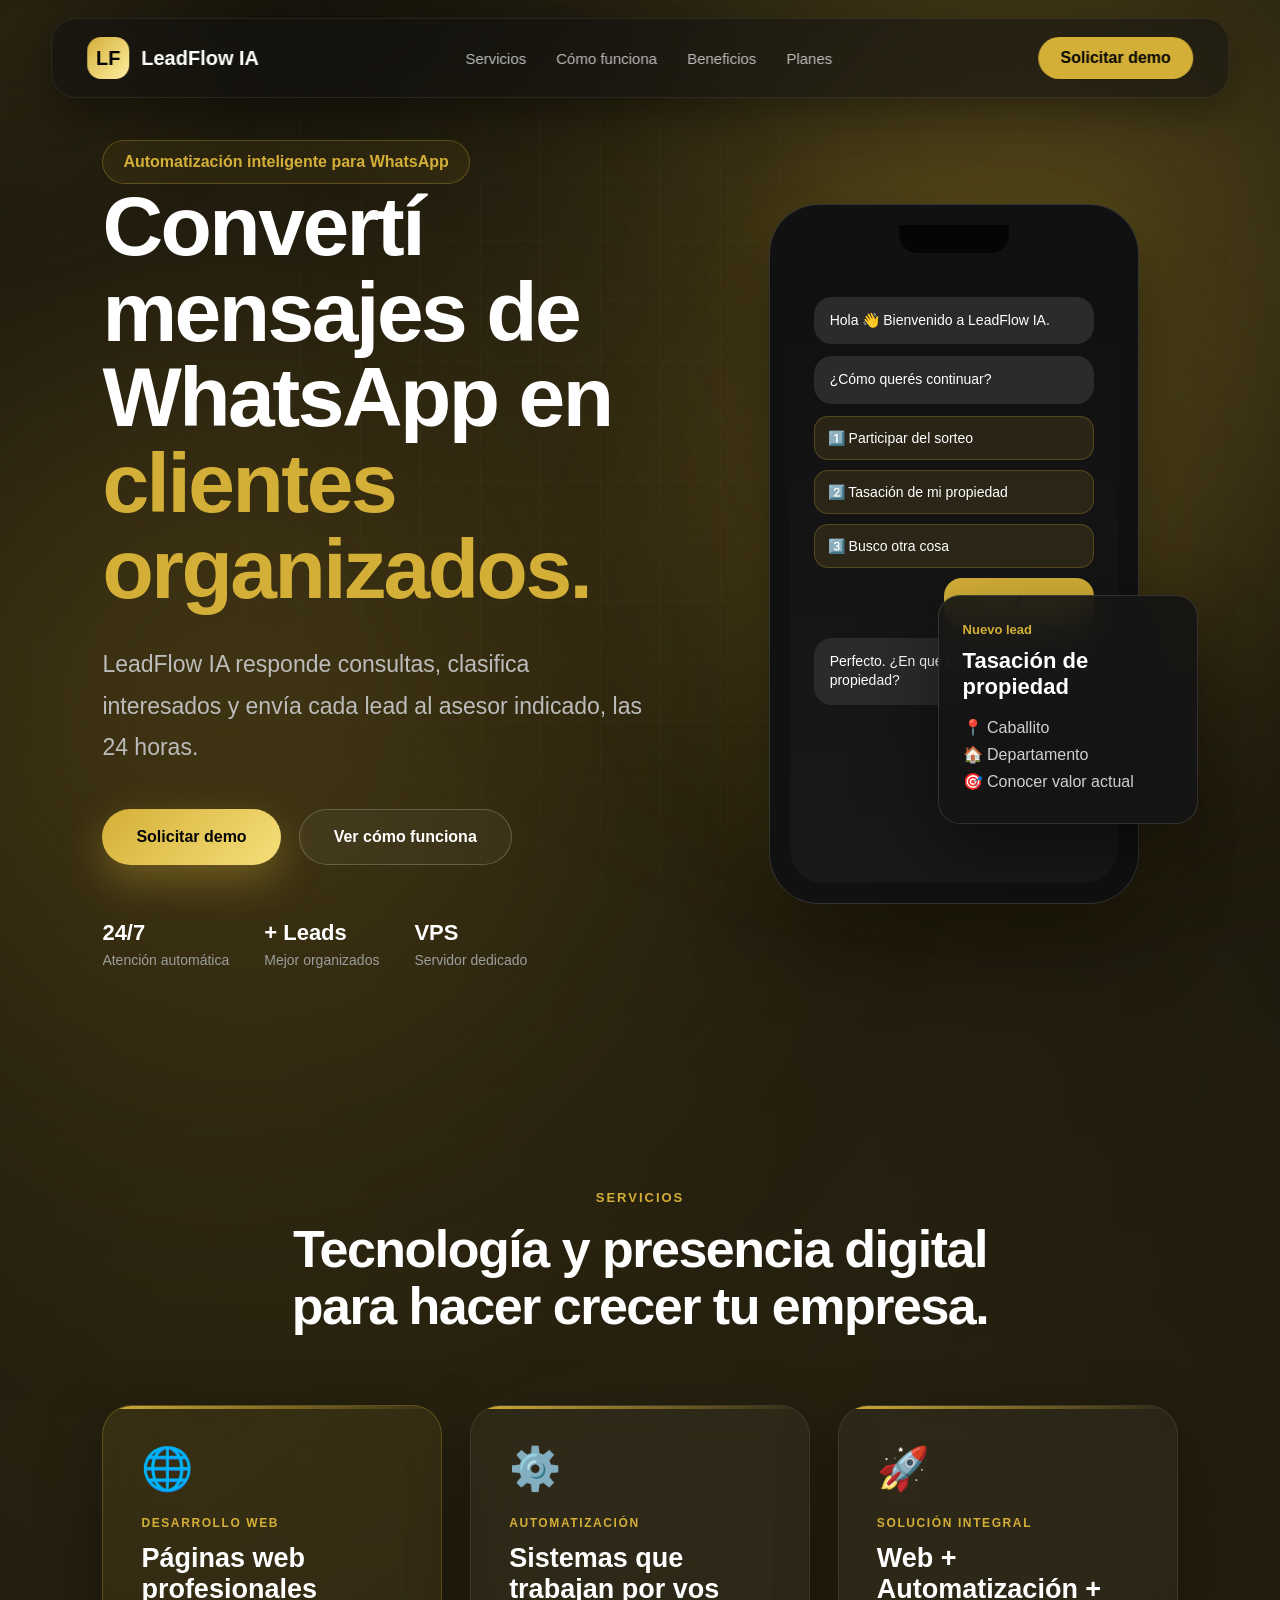
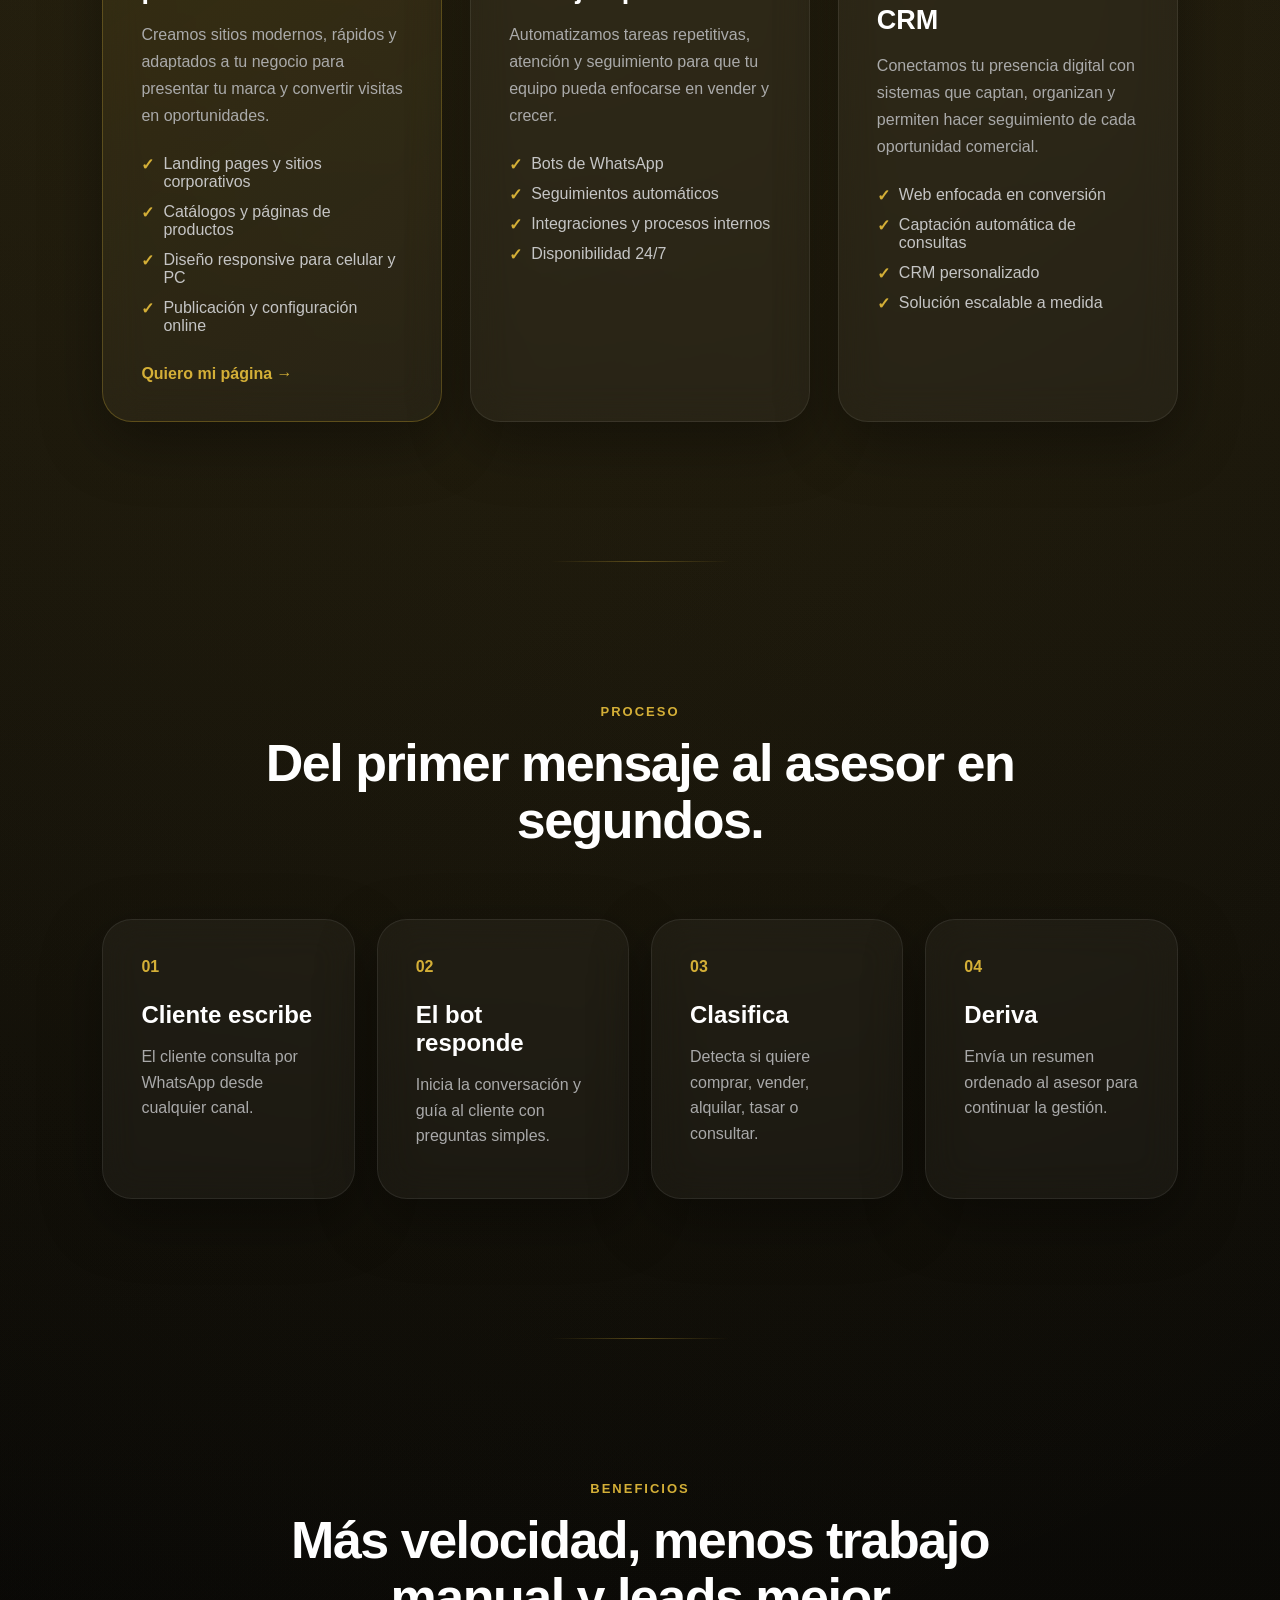
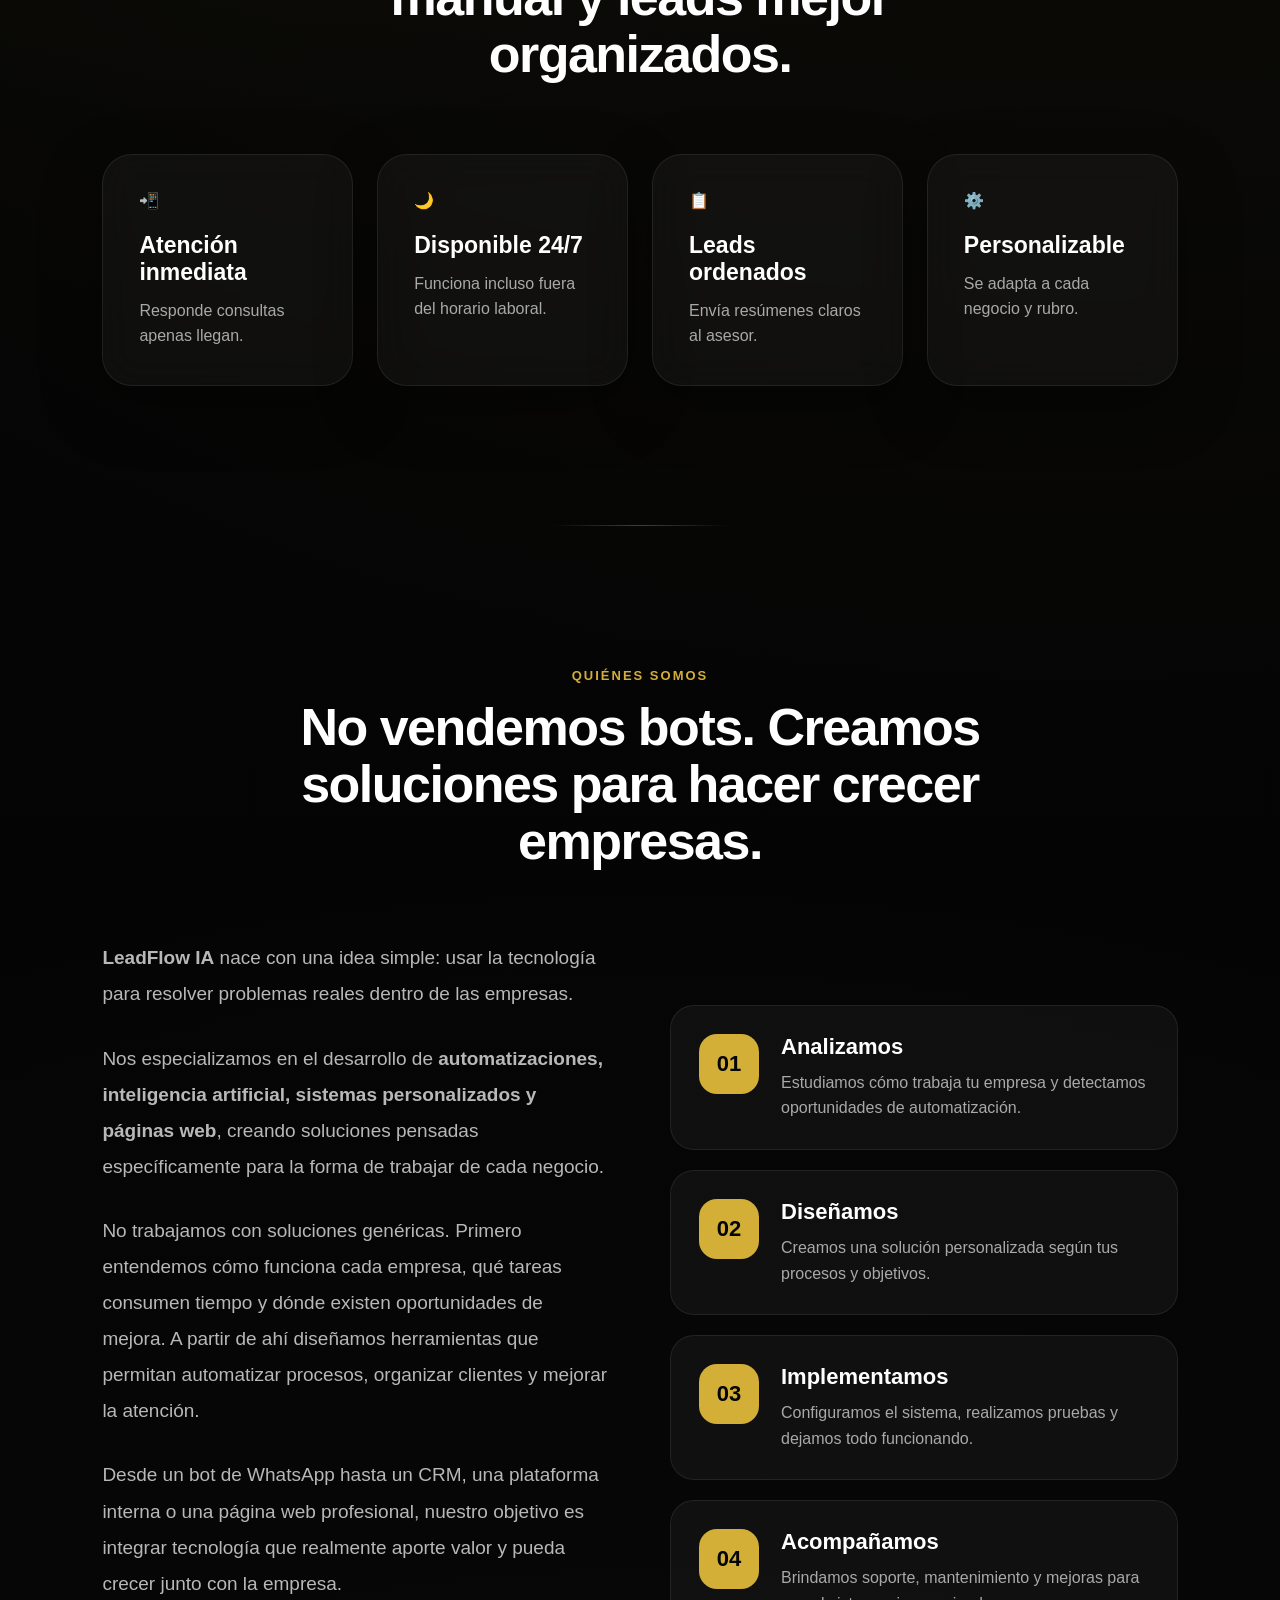
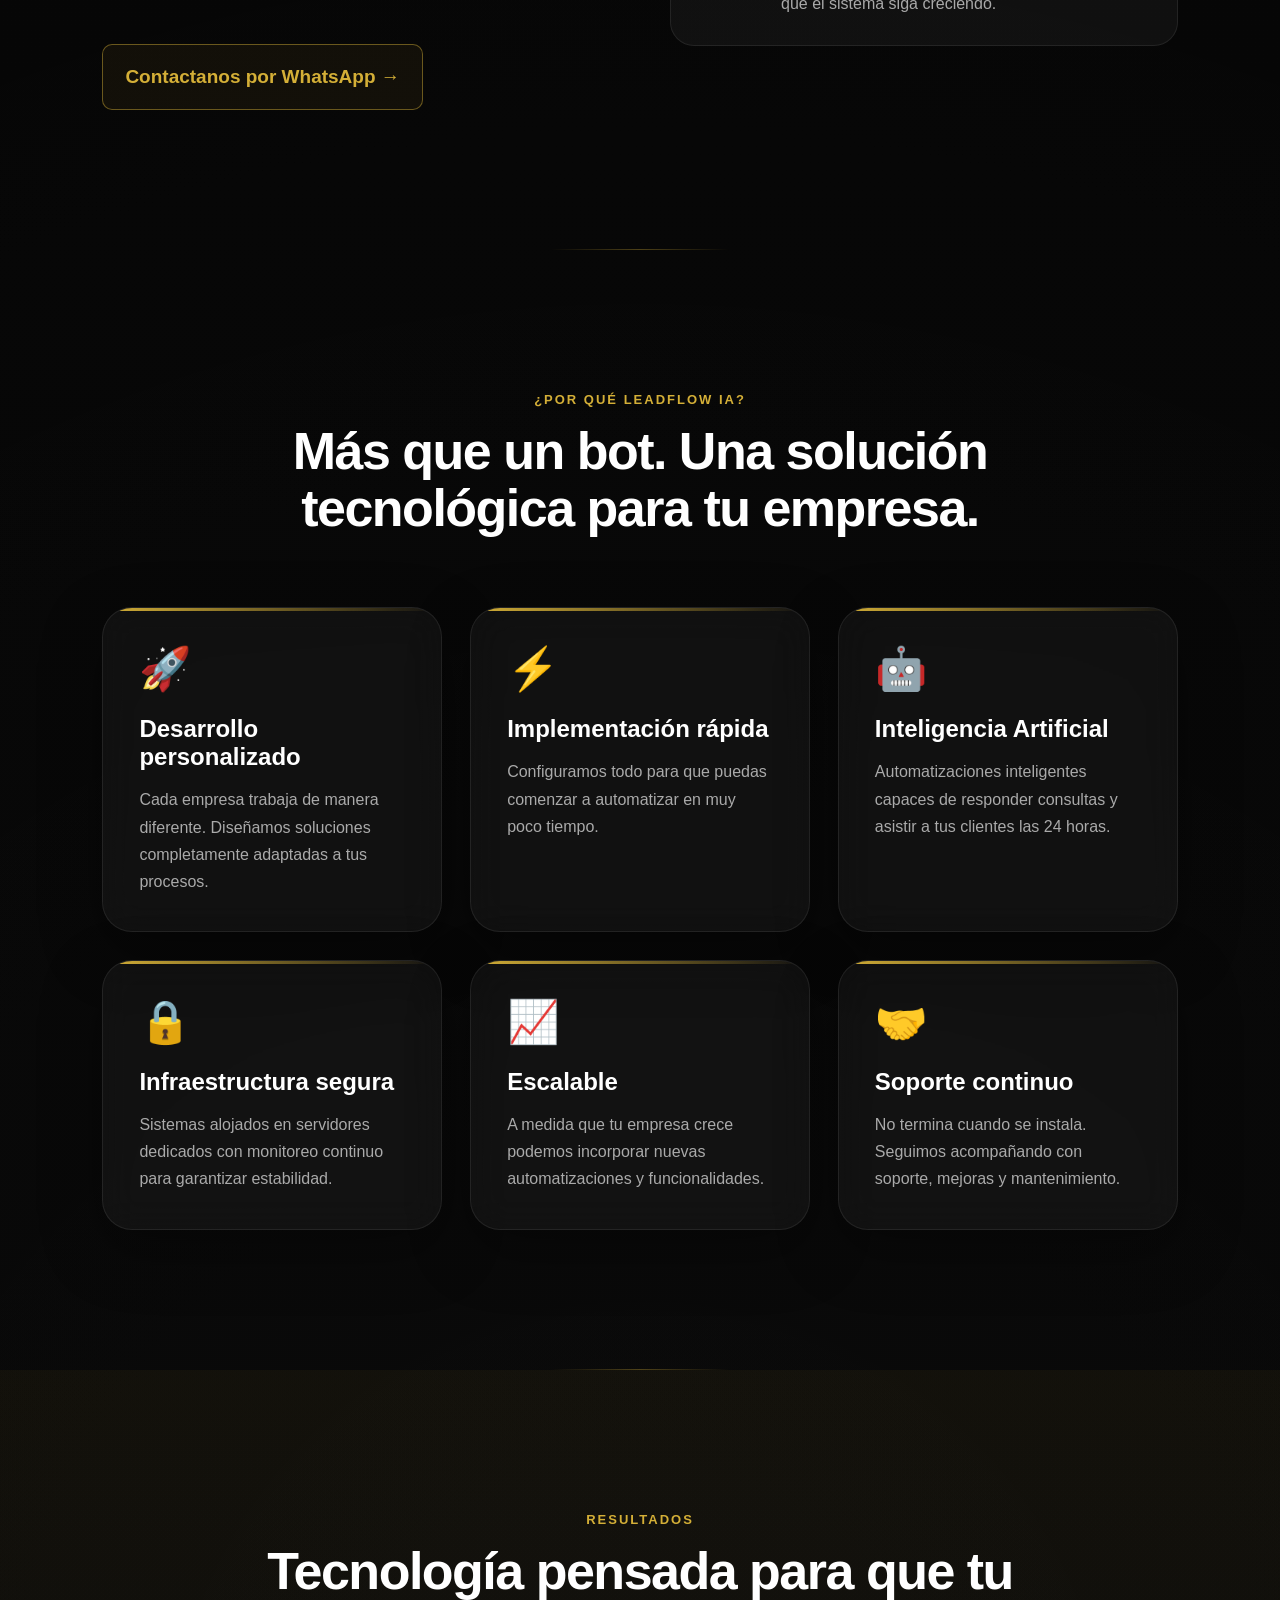
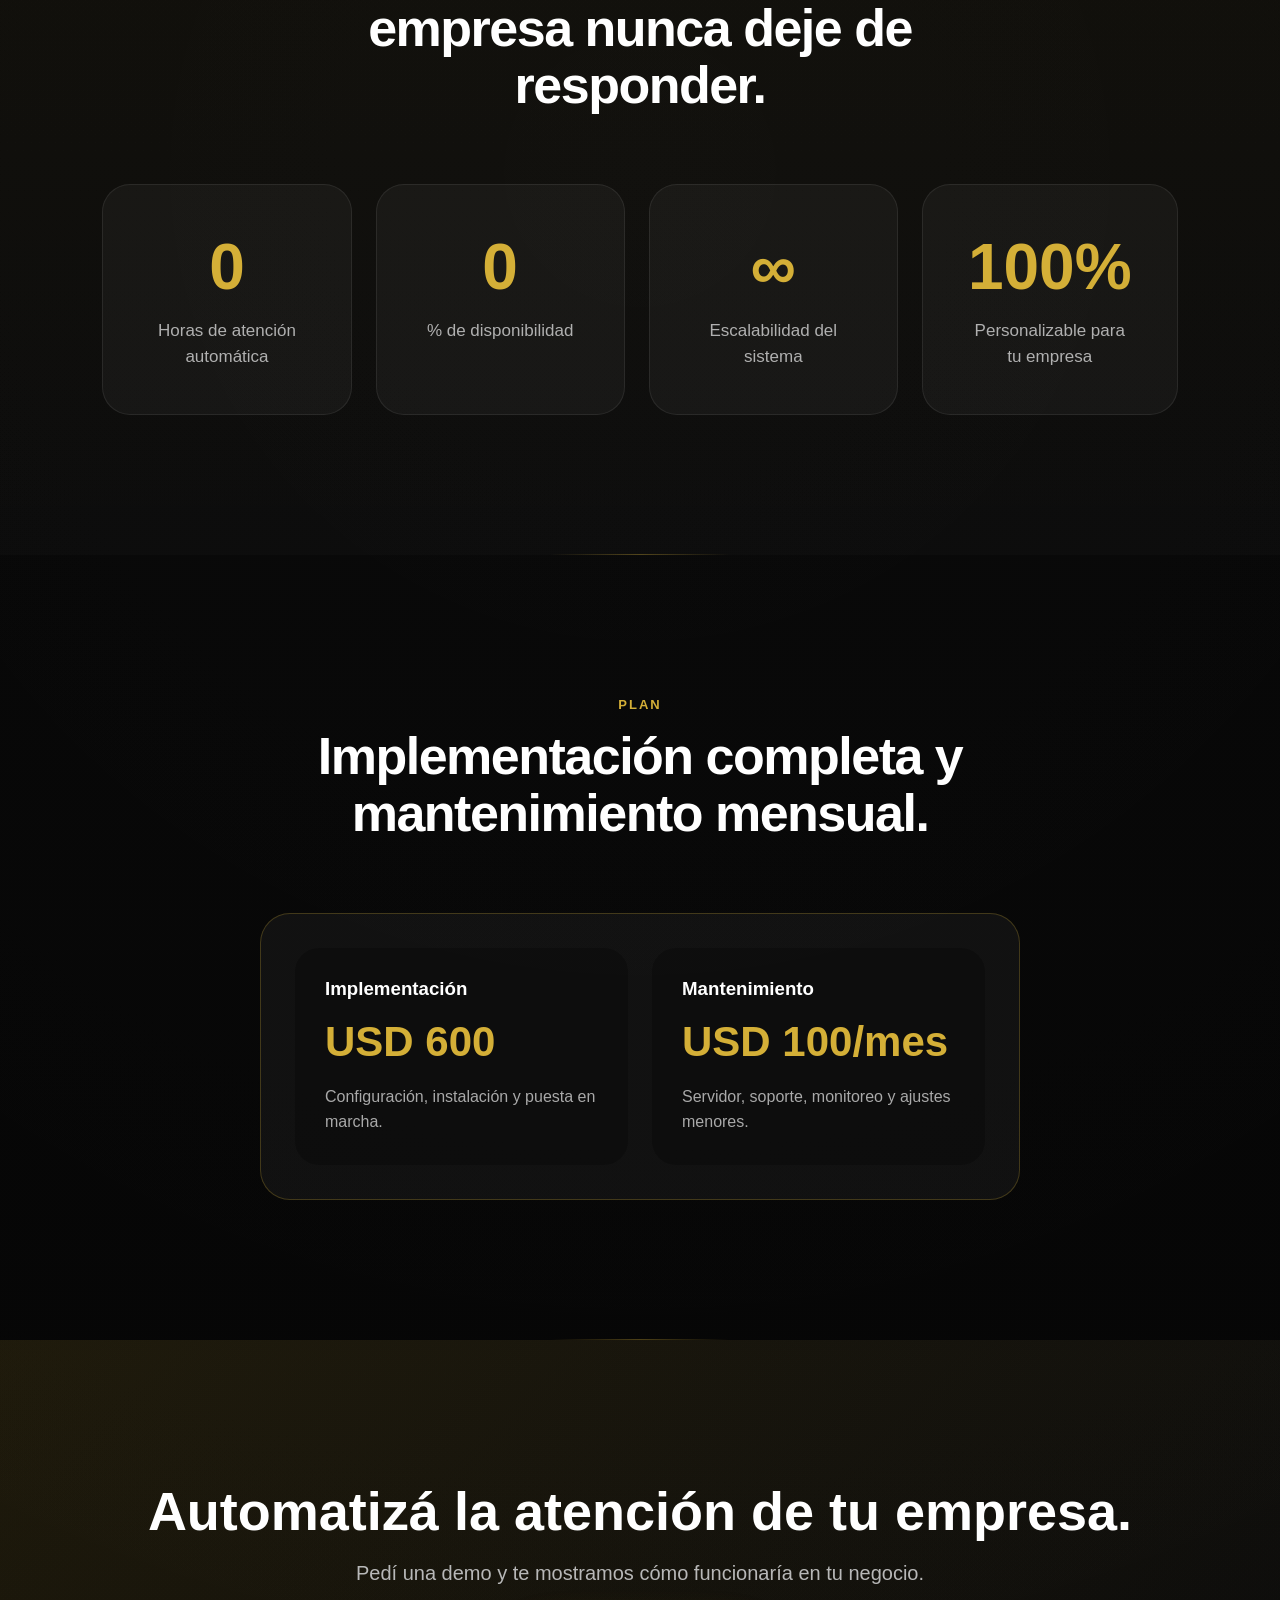
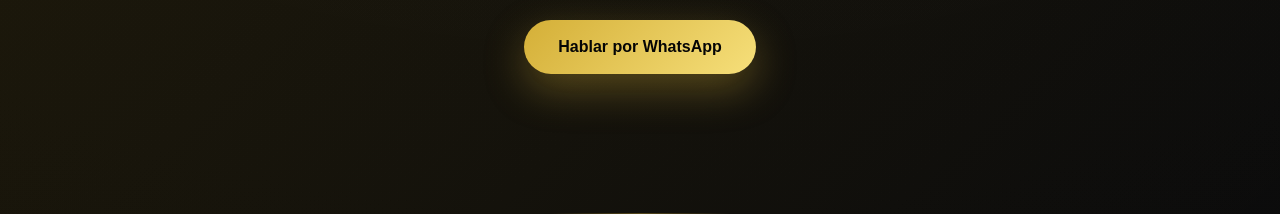
==== index.html @ ca8d24fb "Primera versión LeadFlow IA" ====
<!DOCTYPE html>
<html lang="es">
<head>
  <meta charset="UTF-8" />
  <meta name="viewport" content="width=device-width, initial-scale=1.0" />
  <title>LeadFlow IA | Automatización Inteligente</title>
  <link rel="stylesheet" href="style.css" />
</head>

<body>
  
  <div class="cursor-glow"></div>
  <div class="bg-glow glow-1"></div>
  <div class="bg-glow glow-2"></div>

  <header class="navbar">
    <div class="brand">
      <div class="brand-icon">LF</div>
      <span>LeadFlow IA</span>
    </div>

    <nav>
      <a href="#servicios">Servicios</a>
      <a href="#funciona">Cómo funciona</a>
      <a href="#beneficios">Beneficios</a>
      <a href="#planes">Planes</a>
    </nav>

    <a href="#contacto" class="nav-cta">Solicitar demo</a>
  </header>

  <section class="hero">
    <div class="hero-content">
      <div class="badge">Automatización inteligente para WhatsApp</div>

      <h1>
        Convertí mensajes de WhatsApp en
        <span>clientes organizados.</span>
      </h1>

      <p>
        LeadFlow IA responde consultas, clasifica interesados y envía cada lead al asesor indicado, las 24 horas.
      </p>

      <div class="hero-actions">
        <a href="#contacto" class="btn primary">Solicitar demo</a>
        <a href="#funciona" class="btn secondary">Ver cómo funciona</a>
      </div>

      <div class="trust">
        <div><strong>24/7</strong><span>Atención automática</span></div>
        <div><strong>+ Leads</strong><span>Mejor organizados</span></div>
        <div><strong>VPS</strong><span>Servidor dedicado</span></div>
      </div>
    </div>

    <div class="hero-visual">
      <div class="phone">
        <div class="phone-top"></div>

        <div class="chat-screen">
          <div class="chat bot">Hola 👋 Bienvenido a LeadFlow IA.</div>
          <div class="chat bot">¿Cómo querés continuar?</div>
          <div class="option">1️⃣ Participar del sorteo</div>
          <div class="option">2️⃣ Tasación de mi propiedad</div>
          <div class="option">3️⃣ Busco otra cosa</div>
          <div class="chat user">2</div>
          <div class="chat bot">Perfecto. ¿En qué barrio está tu propiedad?</div>
        </div>
      </div>

      <div class="lead-card">
        <span>Nuevo lead</span>
        <h3>Tasación de propiedad</h3>
        <p>📍 Caballito</p>
        <p>🏠 Departamento</p>
        <p>🎯 Conocer valor actual</p>
      </div>
    </div>
  </section>

  
<section id="servicios" class="section services-section">
  <div class="section-title">
    <span>Servicios</span>
    <h2>Tecnología y presencia digital para hacer crecer tu empresa.</h2>
  </div>

  <div class="services-grid">
    <div class="service-card service-featured">
      <div class="service-icon">🌐</div>
      <span class="service-label">Desarrollo Web</span>
      <h3>Páginas web profesionales</h3>
      <p>Creamos sitios modernos, rápidos y adaptados a tu negocio para presentar tu marca y convertir visitas en oportunidades.</p>
      <ul>
        <li>Landing pages y sitios corporativos</li>
        <li>Catálogos y páginas de productos</li>
        <li>Diseño responsive para celular y PC</li>
        <li>Publicación y configuración online</li>
      </ul>
      <a href="#contacto" class="service-link">Quiero mi página →</a>
    </div>

    <div class="service-card">
      <div class="service-icon">⚙️</div>
      <span class="service-label">Automatización</span>
      <h3>Sistemas que trabajan por vos</h3>
      <p>Automatizamos tareas repetitivas, atención y seguimiento para que tu equipo pueda enfocarse en vender y crecer.</p>
      <ul>
        <li>Bots de WhatsApp</li>
        <li>Seguimientos automáticos</li>
        <li>Integraciones y procesos internos</li>
        <li>Disponibilidad 24/7</li>
      </ul>
    </div>

    <div class="service-card">
      <div class="service-icon">🚀</div>
      <span class="service-label">Solución integral</span>
      <h3>Web + Automatización + CRM</h3>
      <p>Conectamos tu presencia digital con sistemas que captan, organizan y permiten hacer seguimiento de cada oportunidad comercial.</p>
      <ul>
        <li>Web enfocada en conversión</li>
        <li>Captación automática de consultas</li>
        <li>CRM personalizado</li>
        <li>Solución escalable a medida</li>
      </ul>
    </div>
  </div>
</section>

<section id="funciona" class="section">
    <div class="section-title">
      <span>Proceso</span>
      <h2>Del primer mensaje al asesor en segundos.</h2>
    </div>

    <div class="flow">
      <div class="flow-card">
        <span>01</span>
        <h3>Cliente escribe</h3>
        <p>El cliente consulta por WhatsApp desde cualquier canal.</p>
      </div>

      <div class="flow-card">
        <span>02</span>
        <h3>El bot responde</h3>
        <p>Inicia la conversación y guía al cliente con preguntas simples.</p>
      </div>

      <div class="flow-card">
        <span>03</span>
        <h3>Clasifica</h3>
        <p>Detecta si quiere comprar, vender, alquilar, tasar o consultar.</p>
      </div>

      <div class="flow-card">
        <span>04</span>
        <h3>Deriva</h3>
        <p>Envía un resumen ordenado al asesor para continuar la gestión.</p>
      </div>
    </div>
  </section>
<section id="beneficios" class="section">
  <div class="section-title">
    <span>Beneficios</span>
    <h2>Más velocidad, menos trabajo manual y leads mejor organizados.</h2>
  </div>

  <div class="benefit-grid">
    <div class="benefit-card">📲<h3>Atención inmediata</h3><p>Responde consultas apenas llegan.</p></div>
    <div class="benefit-card">🌙<h3>Disponible 24/7</h3><p>Funciona incluso fuera del horario laboral.</p></div>
    <div class="benefit-card">📋<h3>Leads ordenados</h3><p>Envía resúmenes claros al asesor.</p></div>
    <div class="benefit-card">⚙️<h3>Personalizable</h3><p>Se adapta a cada negocio y rubro.</p></div>
  </div>
</section>




<section id="nosotros" class="section about-section">

    <div class="section-title">
        <span>Quiénes somos</span>
        <h2>No vendemos bots. Creamos soluciones para hacer crecer empresas.</h2>
    </div>

    <div class="about-grid">

    <div class="about-text">

        <p>
            <strong>LeadFlow IA</strong> nace con una idea simple: usar la tecnología
            para resolver problemas reales dentro de las empresas.
        </p>

        <p>
            Nos especializamos en el desarrollo de <strong>automatizaciones,
            inteligencia artificial, sistemas personalizados y páginas web</strong>,
            creando soluciones pensadas específicamente para la forma de trabajar
            de cada negocio.
        </p>

        <p>
            No trabajamos con soluciones genéricas. Primero entendemos cómo funciona
            cada empresa, qué tareas consumen tiempo y dónde existen oportunidades
            de mejora. A partir de ahí diseñamos herramientas que permitan
            automatizar procesos, organizar clientes y mejorar la atención.
        </p>

        <p>
            Desde un bot de WhatsApp hasta un CRM, una plataforma interna o una
            página web profesional, nuestro objetivo es integrar tecnología que
            realmente aporte valor y pueda crecer junto con la empresa.
        </p>

        <a
            href="https://wa.me/5491124656297?text=Hola%20LeadFlow%20IA,%20vi%20su%20página%20y%20me%20gustaría%20recibir%20más%20información."
            target="_blank"
            class="about-whatsapp"
        >
            Contactanos por WhatsApp →
        </a>

    </div>

        <div class="about-box">

            <div class="about-item">
                <div class="about-number">01</div>

                <div>
                    <h3>Analizamos</h3>
                    <p>Estudiamos cómo trabaja tu empresa y detectamos oportunidades de automatización.</p>
                </div>

            </div>

            <div class="about-item">

                <div class="about-number">02</div>

                <div>
                    <h3>Diseñamos</h3>
                    <p>Creamos una solución personalizada según tus procesos y objetivos.</p>
                </div>

            </div>

            <div class="about-item">

                <div class="about-number">03</div>

                <div>
                    <h3>Implementamos</h3>
                    <p>Configuramos el sistema, realizamos pruebas y dejamos todo funcionando.</p>
                </div>

            </div>

            <div class="about-item">

                <div class="about-number">04</div>

                <div>
                    <h3>Acompañamos</h3>
                    <p>Brindamos soporte, mantenimiento y mejoras para que el sistema siga creciendo.</p>
                </div>

            </div>

        </div>

    </div>

</section>


<section class="section">

    <div class="section-title">
        <span>¿Por qué LeadFlow IA?</span>
        <h2>Más que un bot. Una solución tecnológica para tu empresa.</h2>
    </div>

    <div class="why-grid">

        <div class="why-card">
            <div class="why-icon">🚀</div>
            <h3>Desarrollo personalizado</h3>
            <p>
                Cada empresa trabaja de manera diferente. Diseñamos soluciones
                completamente adaptadas a tus procesos.
            </p>
        </div>

        <div class="why-card">
            <div class="why-icon">⚡</div>
            <h3>Implementación rápida</h3>
            <p>
                Configuramos todo para que puedas comenzar a automatizar en muy
                poco tiempo.
            </p>
        </div>

        <div class="why-card">
            <div class="why-icon">🤖</div>
            <h3>Inteligencia Artificial</h3>
            <p>
                Automatizaciones inteligentes capaces de responder consultas y
                asistir a tus clientes las 24 horas.
            </p>
        </div>

        <div class="why-card">
            <div class="why-icon">🔒</div>
            <h3>Infraestructura segura</h3>
            <p>
                Sistemas alojados en servidores dedicados con monitoreo continuo
                para garantizar estabilidad.
            </p>
        </div>

        <div class="why-card">
            <div class="why-icon">📈</div>
            <h3>Escalable</h3>
            <p>
                A medida que tu empresa crece podemos incorporar nuevas
                automatizaciones y funcionalidades.
            </p>
        </div>

        <div class="why-card">
            <div class="why-icon">🤝</div>
            <h3>Soporte continuo</h3>
            <p>
                No termina cuando se instala. Seguimos acompañando con soporte,
                mejoras y mantenimiento.
            </p>
        </div>

    </div>

</section>

<section class="section stats-section">

    <div class="section-title">
        <span>Resultados</span>
        <h2>Tecnología pensada para que tu empresa nunca deje de responder.</h2>
    </div>

    <div class="stats-grid">

        <div class="stat-card">
            <h2 class="counter" data-target="24">0</h2>
            <span>Horas de atención automática</span>
        </div>

        <div class="stat-card">
            <h2 class="counter" data-target="99.9">0</h2>
            <span>% de disponibilidad</span>
        </div>

        <div class="stat-card">
            <h2>∞</h2>
            <span>Escalabilidad del sistema</span>
        </div>

        <div class="stat-card">
            <h2>100%</h2>
            <span>Personalizable para tu empresa</span>
        </div>

    </div>

</section>

<section id="planes" class="section pricing-section">
  <div class="section-title">
    <span>Plan</span>
    <h2>Implementación completa y mantenimiento mensual.</h2>
  </div>

  <div class="pricing-card">
    <div>
      <h3>Implementación</h3>
      <p class="price">USD 600</p>
      <span>Configuración, instalación y puesta en marcha.</span>
    </div>

    <div>
      <h3>Mantenimiento</h3>
      <p class="price">USD 100/mes</p>
      <span>Servidor, soporte, monitoreo y ajustes menores.</span>
    </div>
  </div>
</section>

<section id="contacto" class="section cta-section">
  <h2>Automatizá la atención de tu empresa.</h2>
  <p>Pedí una demo y te mostramos cómo funcionaría en tu negocio.</p>
  <a href="https://wa.me/5491124656297" target="_blank" class="btn primary">Hablar por WhatsApp</a>
</section>
</body>
</html>
---- style.css ----
*{
  margin:0;
  padding:0;
  box-sizing:border-box;
  font-family:Inter, Arial, sans-serif;
}

html{
  scroll-behavior:smooth;
}

body{

background:
radial-gradient(circle at 15% 15%, rgba(212,175,55,.12), transparent 30%),
radial-gradient(circle at 85% 20%, rgba(212,175,55,.08), transparent 35%),
radial-gradient(circle at 50% 80%, rgba(255,255,255,.03), transparent 40%),
linear-gradient(180deg,#0a0a0a 0%,#050505 40%,#020202 100%);

color:white;
overflow-x:hidden;
position:relative;

}

.bg-glow{
position:fixed;
width:700px;
height:700px;
border-radius:50%;
filter:blur(170px);
opacity:.35;
animation:glowMove 12s ease-in-out infinite alternate;
pointer-events:none;
z-index:-2;
}

.glow-1{
  background:#d4af37;
  top:-120px;
  right:-100px;
}

.glow-2{
  background:#8b6f1f;
  bottom:-140px;
  left:-120px;
}

.navbar{
position:fixed;
top:18px;
left:50%;
transform:translateX(-50%);
width:92%;
padding:18px 35px;
display:flex;
justify-content:space-between;
align-items:center;
background:rgba(18,18,18,.55);
backdrop-filter:blur(24px);
border:1px solid rgba(255,255,255,.08);
border-radius:25px;
z-index:1000;
transition:.35s;
box-shadow:
0 15px 40px rgba(0,0,0,.35);

}

.navbar.scrolled{
padding:14px 28px;
background:rgba(10,10,10,.82);
border-color:rgba(212,175,55,.18);
box-shadow:
0 25px 60px rgba(0,0,0,.45);
}

.brand{
  display:flex;
  align-items:center;
  gap:12px;
  font-weight:700;
  font-size:20px;
}

.brand-icon{
  width:42px;
  height:42px;
  border-radius:14px;
  background:linear-gradient(135deg,#d4af37,#fff0a3);
  color:#050505;
  display:flex;
  align-items:center;
  justify-content:center;
  font-weight:900;
}

nav{
  display:flex;
  gap:30px;
}

nav a{
  color:#bdbdbd;
  text-decoration:none;
  font-size:15px;
  transition:.3s;
}

nav a:hover{
  color:#d4af37;
}

.nav-cta{
  background:#d4af37;
  color:#050505;
  text-decoration:none;
  padding:12px 22px;
  border-radius:40px;
  font-weight:700;
}

.hero{
  min-height:100vh;
  padding:140px 8% 80px;
  display:grid;
  grid-template-columns:1.1fr .9fr;
  align-items:center;
  gap:80px;
}

.badge{

display:inline-flex;

align-items:center;

gap:10px;

padding:12px 20px;

border-radius:50px;

background:rgba(212,175,55,.08);

border:1px solid rgba(212,175,55,.3);

color:#d4af37;

font-weight:700;

backdrop-filter:blur(12px);

}

.hero h1{
  font-size:84px;
  line-height:0.95;
  letter-spacing:-3px;
  font-weight:900;
  max-width:900px;
 line-height:1.02;
  letter-spacing:-2.5px;
  max-width:850px;
}

.hero h1 span{
  color:#d4af37;
}

.hero-content p{
  margin-top:32px;
  max-width:650px;
  color:#bcbcbc;
  font-size:23px;
  line-height:1.8;
  font-weight:300;
}

.hero-actions{
  display:flex;
  gap:18px;
  margin-top:40px;
  flex-wrap:wrap;
}

.btn{
padding:18px 34px;
border-radius:999px;
font-weight:700;
text-decoration:none;
display:inline-flex;
align-items:center;
justify-content:center;
transition:.35s;
position:relative;
overflow:hidden;
}

.btn:hover{

transform:translateY(-5px);

}

.btn::after{
content:"";
position:absolute;
left:-120%;
top:0;
width:100%;
height:100%;
background:linear-gradient(
90deg,
transparent,
rgba(255,255,255,.35),
transparent
);
transition:.8s;
}

.btn:hover::after{
left:130%;
}

.primary{

background:linear-gradient(
135deg,
#d4af37,
#f6df7a
);

color:#050505;

box-shadow:0 15px 40px rgba(212,175,55,.35);

position:relative;

overflow:hidden;

}

.secondary{
  color:white;
  border:1px solid rgba(255,255,255,.2);
  background:rgba(255,255,255,.04);
}

.trust{
  margin-top:55px;
  display:flex;
  gap:35px;
  flex-wrap:wrap;
}

.trust div{
  display:flex;
  flex-direction:column;
  gap:6px;
}

.trust strong{
  font-size:22px;
  color:white;
}

.trust span{
  color:#9d9d9d;
  font-size:14px;
}

.hero-visual{
  position:relative;
  display:flex;
  justify-content:center;
  align-items:center;
}

.phone{

width:370px;
height:700px;

border-radius:50px;

background:#111;

border:1px solid rgba(255,255,255,.14);

box-shadow:
0 30px 80px rgba(0,0,0,.6),
0 0 80px rgba(212,175,55,.18);

padding:20px;

position:relative;

animation:floatPhone 5s ease-in-out infinite;

}

.phone-top{
  width:110px;
  height:28px;
  background:#050505;
  border-radius:0 0 18px 18px;
  margin:0 auto 20px;
}

.chat-screen{
  height:610px;
  border-radius:34px;
  background:linear-gradient(180deg,#101010,#191919);
  padding:24px;
  overflow:hidden;
}

.chat{
  padding:14px 16px;
  border-radius:18px;
  margin-bottom:12px;
  font-size:14px;
  line-height:1.4;
}

.bot{
  background:#2b2b2b;
  color:white;
}

.user{
  background:#d4af37;
  color:#050505;
  margin-left:130px;
  text-align:center;
  font-weight:800;
}

.option{
  background:rgba(212,175,55,.12);
  border:1px solid rgba(212,175,55,.25);
  padding:13px;
  border-radius:14px;
  margin-bottom:10px;
  font-size:14px;
}

.lead-card{
  position:absolute;
  right:-20px;
  bottom:80px;
  width:260px;
  padding:24px;
  border-radius:22px;
  background:rgba(20,20,20,.9);
  backdrop-filter:blur(20px);
  border:1px solid rgba(255,255,255,.12);
  box-shadow:0 30px 80px rgba(0,0,0,.45);
}

.lead-card span{
  color:#d4af37;
  font-size:13px;
  font-weight:700;
}

.lead-card h3{
  margin:10px 0 18px;
  font-size:22px;
}

.lead-card p{
  color:#d0d0d0;
  margin-bottom:8px;
}

.section{
  padding:120px 8%;
}

.section-title{
  text-align:center;
  max-width:760px;
  margin:0 auto 70px;
}

.section-title span{
  color:#d4af37;
  font-weight:800;
  text-transform:uppercase;
  font-size:13px;
  letter-spacing:2px;
}

.section-title h2{
  margin-top:15px;
  font-size:52px;
  line-height:1.1;
  letter-spacing:-1.5px;
}

.flow{
  display:grid;
  grid-template-columns:repeat(4,1fr);
  gap:22px;
}

.flow-card{

position:relative;

background:rgba(255,255,255,.04);

backdrop-filter:blur(18px);

border:1px solid rgba(255,255,255,.08);

padding:38px;

border-radius:30px;

min-height:280px;

overflow:hidden;

transition:.45s ease;

box-shadow:
0 20px 60px rgba(0,0,0,.35);

}

.flow-card::before{

content:"";

position:absolute;

left:-100%;

top:0;

width:100%;

height:100%;

background:linear-gradient(
120deg,
transparent,
rgba(255,255,255,.08),
transparent
);

transition:1s;

}

.flow-card:hover::before{

left:120%;

}

.flow-card:hover{

transform:
translateY(-14px)
rotateX(4deg)
rotateY(-4deg);

border-color:#d4af37;

box-shadow:
0 30px 80px rgba(212,175,55,.18);

}

.flow-card span{
  color:#d4af37;
  font-weight:900;
}

.flow-card h3{
  margin:25px 0 15px;
  font-size:24px;
}

.flow-card p{
  color:#a9a9a9;
  line-height:1.6;
}

@media(max-width:1000px){
  nav{
    display:none;
  }

  .hero{
    grid-template-columns:1fr;
    text-align:center;
  }

  .hero-content p{
    margin-left:auto;
    margin-right:auto;
  }

  .hero-actions,
  .trust{
    justify-content:center;
  }

  .hero h1{
    font-size:48px;
  }

  .flow{
    grid-template-columns:1fr;
  }

  .lead-card{
    right:0;
  }
}

.benefit-grid{
  display:grid;
  grid-template-columns:repeat(4,1fr);
  gap:24px;
}

.benefit-card{

position:relative;

overflow:hidden;

background:rgba(255,255,255,.04);

backdrop-filter:blur(18px);

border:1px solid rgba(255,255,255,.08);

padding:36px;

border-radius:30px;

transition:.45s;

box-shadow:
0 20px 60px rgba(0,0,0,.35);

}

.benefit-card:hover{

transform:
translateY(-14px)
rotateX(4deg);

border-color:#d4af37;

box-shadow:
0 30px 80px rgba(212,175,55,.18);
}

.benefit-card:hover{
  transform:translateY(-10px);
  border-color:rgba(212,175,55,.45);
}

.benefit-card h3{
  font-size:23px;
  margin:22px 0 12px;
}

.benefit-card p{
  font-size:16px;
  color:#a9a9a9;
  line-height:1.6;
}

.pricing-card{
  max-width:760px;
  margin:auto;
  display:grid;
  grid-template-columns:1fr 1fr;
  gap:24px;
  background:rgba(255,255,255,.045);
  border:1px solid rgba(212,175,55,.25);
  border-radius:30px;
  padding:34px;
}

.pricing-card div{
  padding:30px;
  border-radius:24px;
  background:rgba(0,0,0,.25);
}

.price{
  color:#d4af37;
  font-size:42px;
  font-weight:900;
  margin:18px 0;
}

.pricing-card span{
  color:#a9a9a9;
  line-height:1.6;
}

.cta-section{
  text-align:center;
  background:linear-gradient(135deg,rgba(212,175,55,.12),rgba(255,255,255,.03));
}

.cta-section h2{
  font-size:54px;
  margin-bottom:20px;
}

.cta-section p{
  color:#b8b8b8;
  font-size:20px;
  margin-bottom:35px;
}

@media(max-width:1000px){
  .benefit-grid,
  .pricing-card{
    grid-template-columns:1fr;
  }
}

.about-grid{

display:grid;
grid-template-columns:1fr 1fr;
gap:60px;
align-items:center;

}

.about-text{

font-size:19px;
line-height:1.9;
color:#b8b8b8;

}

.about-text p{

margin-bottom:28px;

}

.about-box{

display:flex;
flex-direction:column;
gap:20px;

}

.about-item{

display:flex;
gap:22px;
padding:28px;
border-radius:24px;
background:rgba(255,255,255,.045);
border:1px solid rgba(255,255,255,.08);
transition:.35s;

}

.about-item:hover{

transform:translateY(-8px);
border-color:rgba(212,175,55,.45);

}

.about-number{

min-width:60px;
height:60px;
border-radius:18px;
display:flex;
align-items:center;
justify-content:center;
background:#d4af37;
color:#050505;
font-weight:900;
font-size:22px;

}

.about-item h3{

margin-bottom:10px;
font-size:22px;

}

.about-item p{

color:#a9a9a9;
line-height:1.6;

}

@media(max-width:1000px){

.about-grid{

grid-template-columns:1fr;

}

}

/* WHY SECTION */

.why-grid{

display:grid;
grid-template-columns:repeat(3,1fr);
gap:28px;

}

.why-card{

position:relative;

overflow:hidden;

background:rgba(255,255,255,.04);

backdrop-filter:blur(18px);

border:1px solid rgba(255,255,255,.08);

padding:36px;

border-radius:30px;

transition:.45s;

box-shadow:
0 20px 60px rgba(0,0,0,.35);

}

.why-card::before{

content:"";
position:absolute;
top:0;
left:0;
width:100%;
height:3px;
background:linear-gradient(90deg,#d4af37,transparent);

}

.why-card:hover{

transform:
translateY(-14px)
rotateY(-4deg);

border-color:#d4af37;

box-shadow:
0 30px 80px rgba(212,175,55,.18);

}

.why-icon{

font-size:42px;
margin-bottom:22px;

}

.why-card h3{

font-size:24px;
margin-bottom:15px;

}

.why-card p{

color:#aaaaaa;
line-height:1.7;
font-size:16px;

}

@media(max-width:1000px){

.why-grid{

grid-template-columns:1fr;

}

}

/* STATS */

.stats-section{

background:linear-gradient(
180deg,
rgba(212,175,55,.05),
rgba(255,255,255,.02)
);

}

.stats-grid{

display:grid;
grid-template-columns:repeat(4,1fr);
gap:24px;

}

.stat-card{

padding:45px;
border-radius:28px;
text-align:center;
background:rgba(255,255,255,.04);
border:1px solid rgba(255,255,255,.08);
transition:.35s;

}

.stat-card:hover{

transform:translateY(-10px);
border-color:rgba(212,175,55,.45);

}

.stat-card h2{

font-size:64px;
color:#d4af37;
margin-bottom:14px;

}

.stat-card span{

color:#b0b0b0;
font-size:17px;
line-height:1.5;

}

@media(max-width:1000px){

.stats-grid{

grid-template-columns:1fr 1fr;

}

}

@media(max-width:650px){

.stats-grid{

grid-template-columns:1fr;

}

}

.hero-visual::before{

content:"";

position:absolute;

width:650px;

height:650px;

background:radial-gradient(circle,
rgba(212,175,55,.22),
transparent 70%);

filter:blur(70px);

z-index:-2;

animation:pulseGlow 5s ease-in-out infinite;

}

@keyframes floatPhone{

0%{

transform:translateY(0px);

}

50%{

transform:translateY(-15px);

}

100%{

transform:translateY(0px);

}

}

@keyframes pulseGlow{

0%{

opacity:.4;

transform:scale(1);

}

50%{

opacity:.8;

transform:scale(1.08);

}

100%{

opacity:.4;

transform:scale(1);

}

}

.primary::before{

content:"";

position:absolute;

top:0;

left:-120%;

width:100%;

height:100%;

background:linear-gradient(
90deg,
transparent,
rgba(255,255,255,.45),
transparent
);

transition:.7s;

}

.primary:hover::before{

left:120%;

}

.hidden{

opacity:0;

transform:
translateY(60px);

transition:
opacity .9s ease,
transform .9s ease;

}

.show{

opacity:1;

transform:none;

}

/* ===========================
   CURSOR GLOW
=========================== */

.cursor-glow{

position:fixed;

width:520px;
height:520px;

border-radius:50%;

pointer-events:none;

background:radial-gradient(
circle,
rgba(212,175,55,.16),
rgba(212,175,55,.08),
transparent 70%
);

filter:blur(60px);

transform:translate(-50%,-50%);

z-index:-1;

transition:
transform .08s linear,
opacity .4s;

opacity:.8;

}

body::before{

content:"";

position:fixed;

inset:0;

background-image:

linear-gradient(rgba(255,255,255,.025) 1px, transparent 1px),

linear-gradient(90deg, rgba(255,255,255,.025) 1px, transparent 1px);

background-size:60px 60px;

mask-image:radial-gradient(circle,#fff 35%,transparent 95%);
-webkit-mask-image:radial-gradient(circle,#fff 35%,transparent 95%);

pointer-events:none;

z-index:-3;

}

@keyframes glowMove{
0%{
transform:
translate(0,0)
scale(1);
}
100%{
transform:
translate(40px,-30px)
scale(1.2);
}
}

.section{
position:relative;
padding:140px 8%;
}
.section::after{
content:"";
position:absolute;
bottom:0;
left:50%;
transform:translateX(-50%);
width:180px;
height:1px;
background:linear-gradient(
90deg,
transparent,
rgba(212,175,55,.35),
transparent
);
}

body::after{
content:"";
position:fixed;
inset:0;
background-image:url("https://www.transparenttextures.com/patterns/noise.png");
opacity:.025;
pointer-events:none;
z-index:-1;
}

/* ===========================
   SERVICES
=========================== */
.services-grid{
  display:grid;
  grid-template-columns:repeat(3,1fr);
  gap:28px;
}

.service-card{
  position:relative;
  overflow:hidden;
  padding:38px;
  border-radius:30px;
  background:rgba(255,255,255,.04);
  backdrop-filter:blur(18px);
  border:1px solid rgba(255,255,255,.08);
  box-shadow:0 20px 60px rgba(0,0,0,.35);
  transition:.45s ease;
}

.service-card::before{
  content:"";
  position:absolute;
  top:0; left:0;
  width:100%; height:3px;
  background:linear-gradient(90deg,#d4af37,transparent);
}

.service-card:hover{
  transform:translateY(-12px);
  border-color:rgba(212,175,55,.55);
  box-shadow:0 30px 80px rgba(212,175,55,.16);
}

.service-featured{
  background:linear-gradient(145deg,rgba(212,175,55,.10),rgba(255,255,255,.035));
  border-color:rgba(212,175,55,.28);
}

.service-icon{font-size:42px;margin-bottom:20px;}
.service-label{color:#d4af37;font-size:12px;font-weight:800;letter-spacing:1.6px;text-transform:uppercase;}
.service-card h3{font-size:27px;margin:12px 0 16px;}
.service-card p{color:#aaa;line-height:1.7;font-size:16px;}
.service-card ul{list-style:none;margin:25px 0 0;padding:0;}
.service-card li{color:#c5c5c5;margin:12px 0;padding-left:22px;position:relative;}
.service-card li::before{content:"✓";position:absolute;left:0;color:#d4af37;font-weight:900;}
.service-link{display:inline-block;margin-top:18px;color:#d4af37;text-decoration:none;font-weight:800;transition:.3s;}
.service-link:hover{transform:translateX(5px);}

@media(max-width:1000px){.services-grid{grid-template-columns:1fr;}}

.about-whatsapp{
    display: inline-flex;
    align-items: center;
    margin-top: 14px;
    padding: 14px 22px;

    border: 1px solid rgba(212,175,55,.45);
    border-radius: 10px;

    color: #d4af37;
    text-decoration: none;
    font-weight: 600;

    background: rgba(212,175,55,.06);

    transition: all .3s ease;
}

.about-whatsapp:hover{
    background: #d4af37;
    color: #080808;

    transform: translateY(-2px);

    box-shadow:
        0 10px 30px rgba(212,175,55,.20);
}
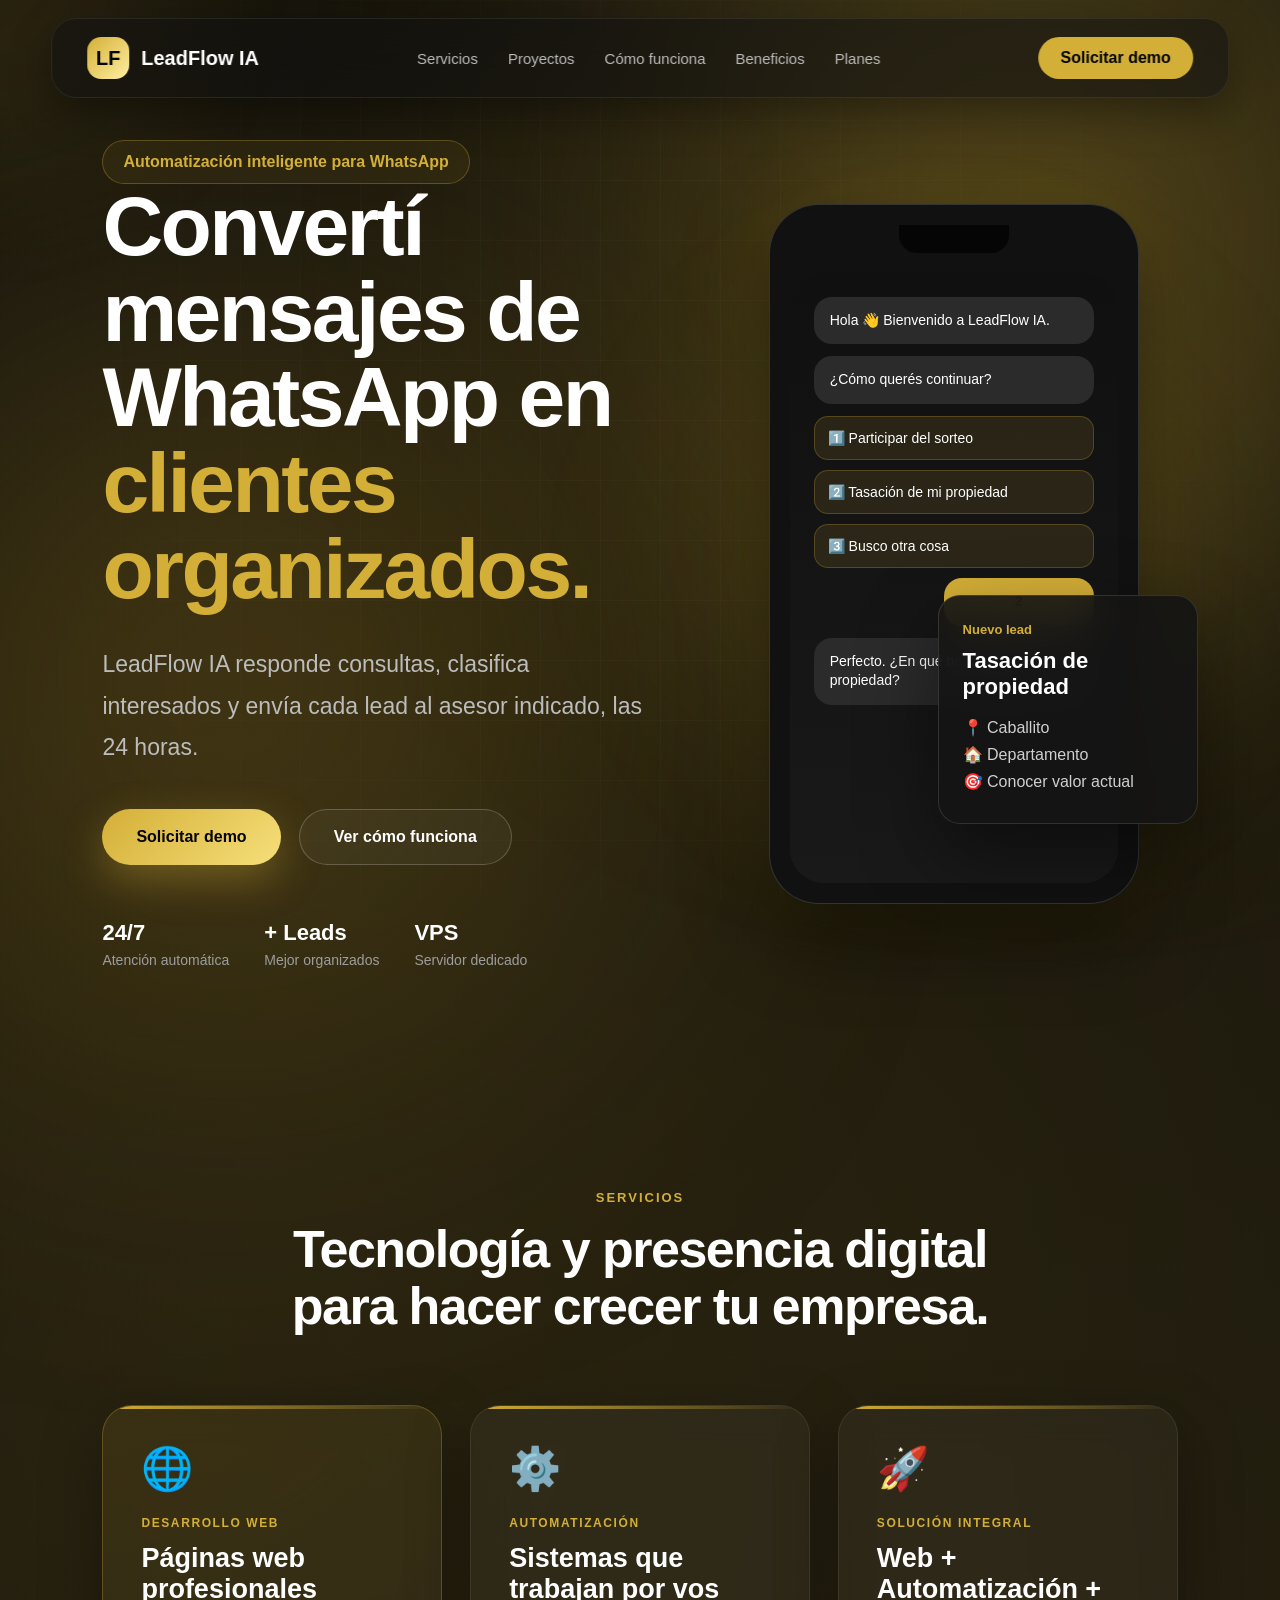
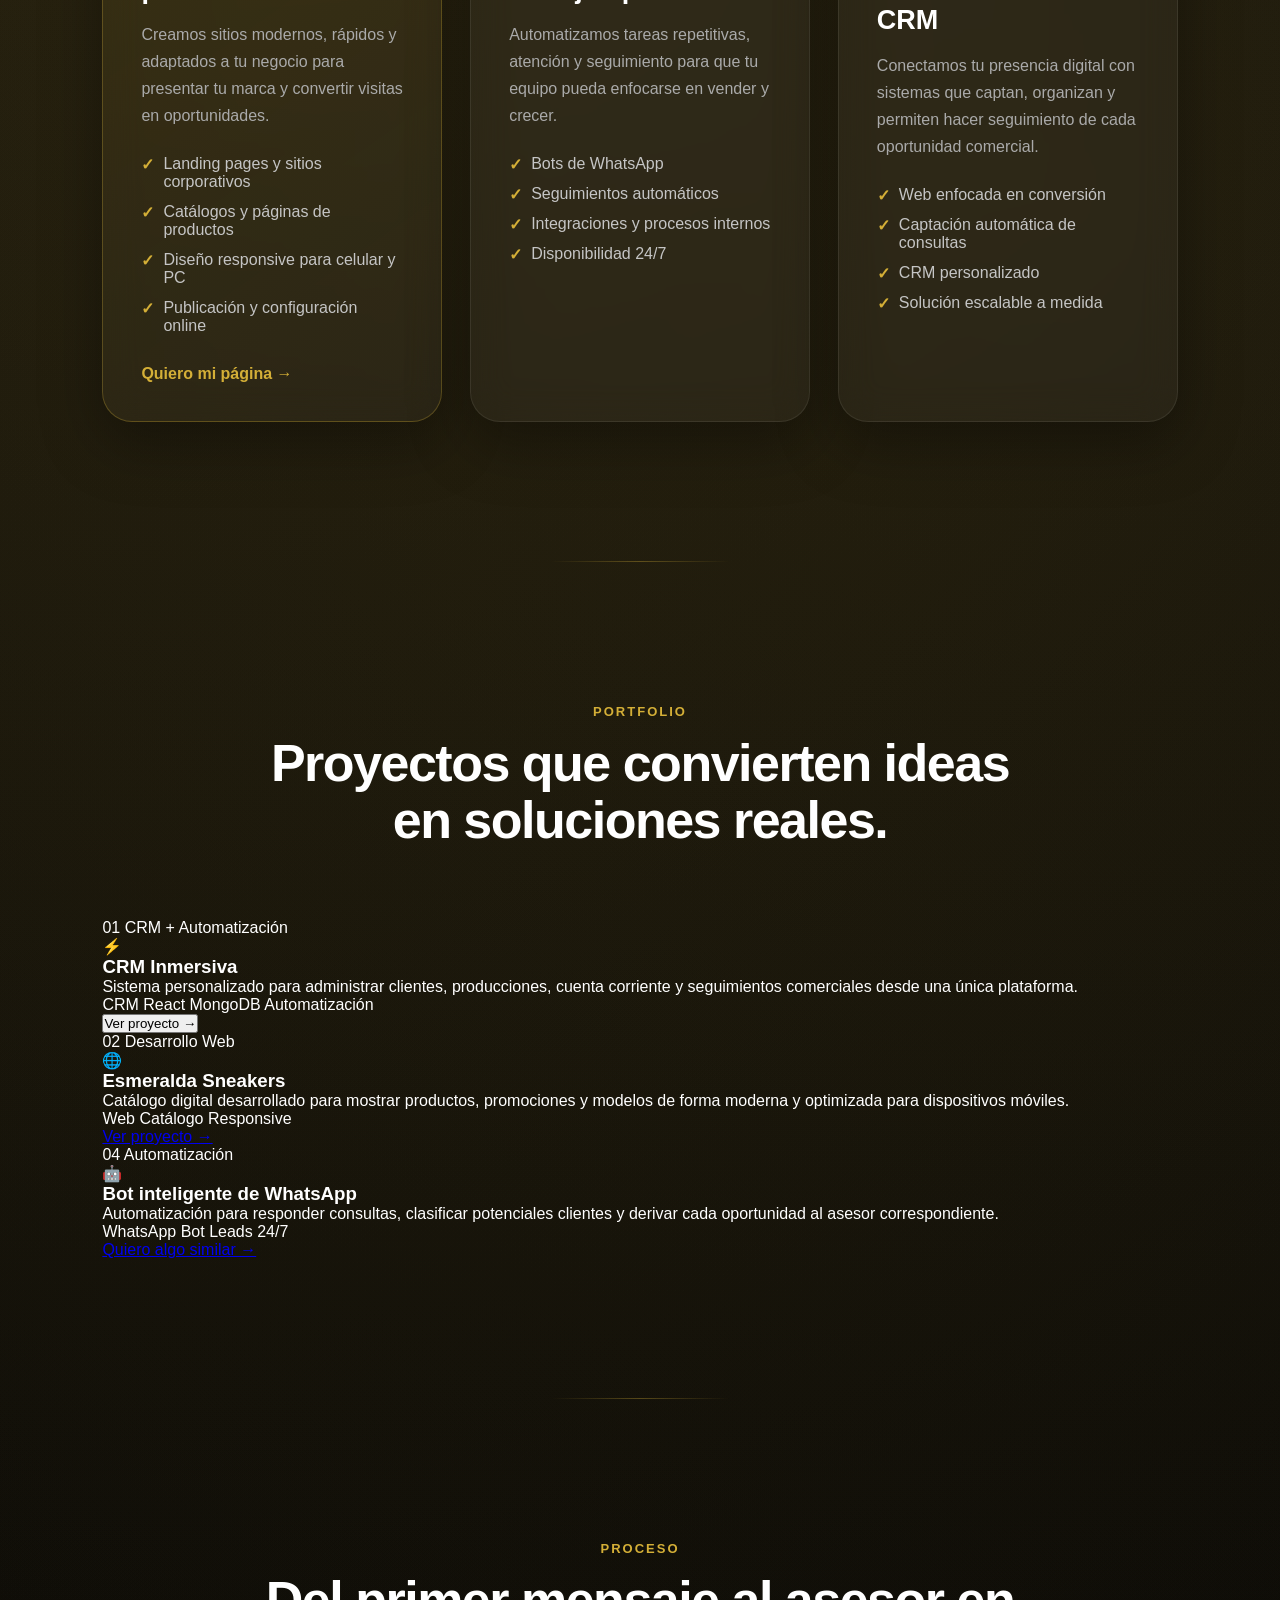
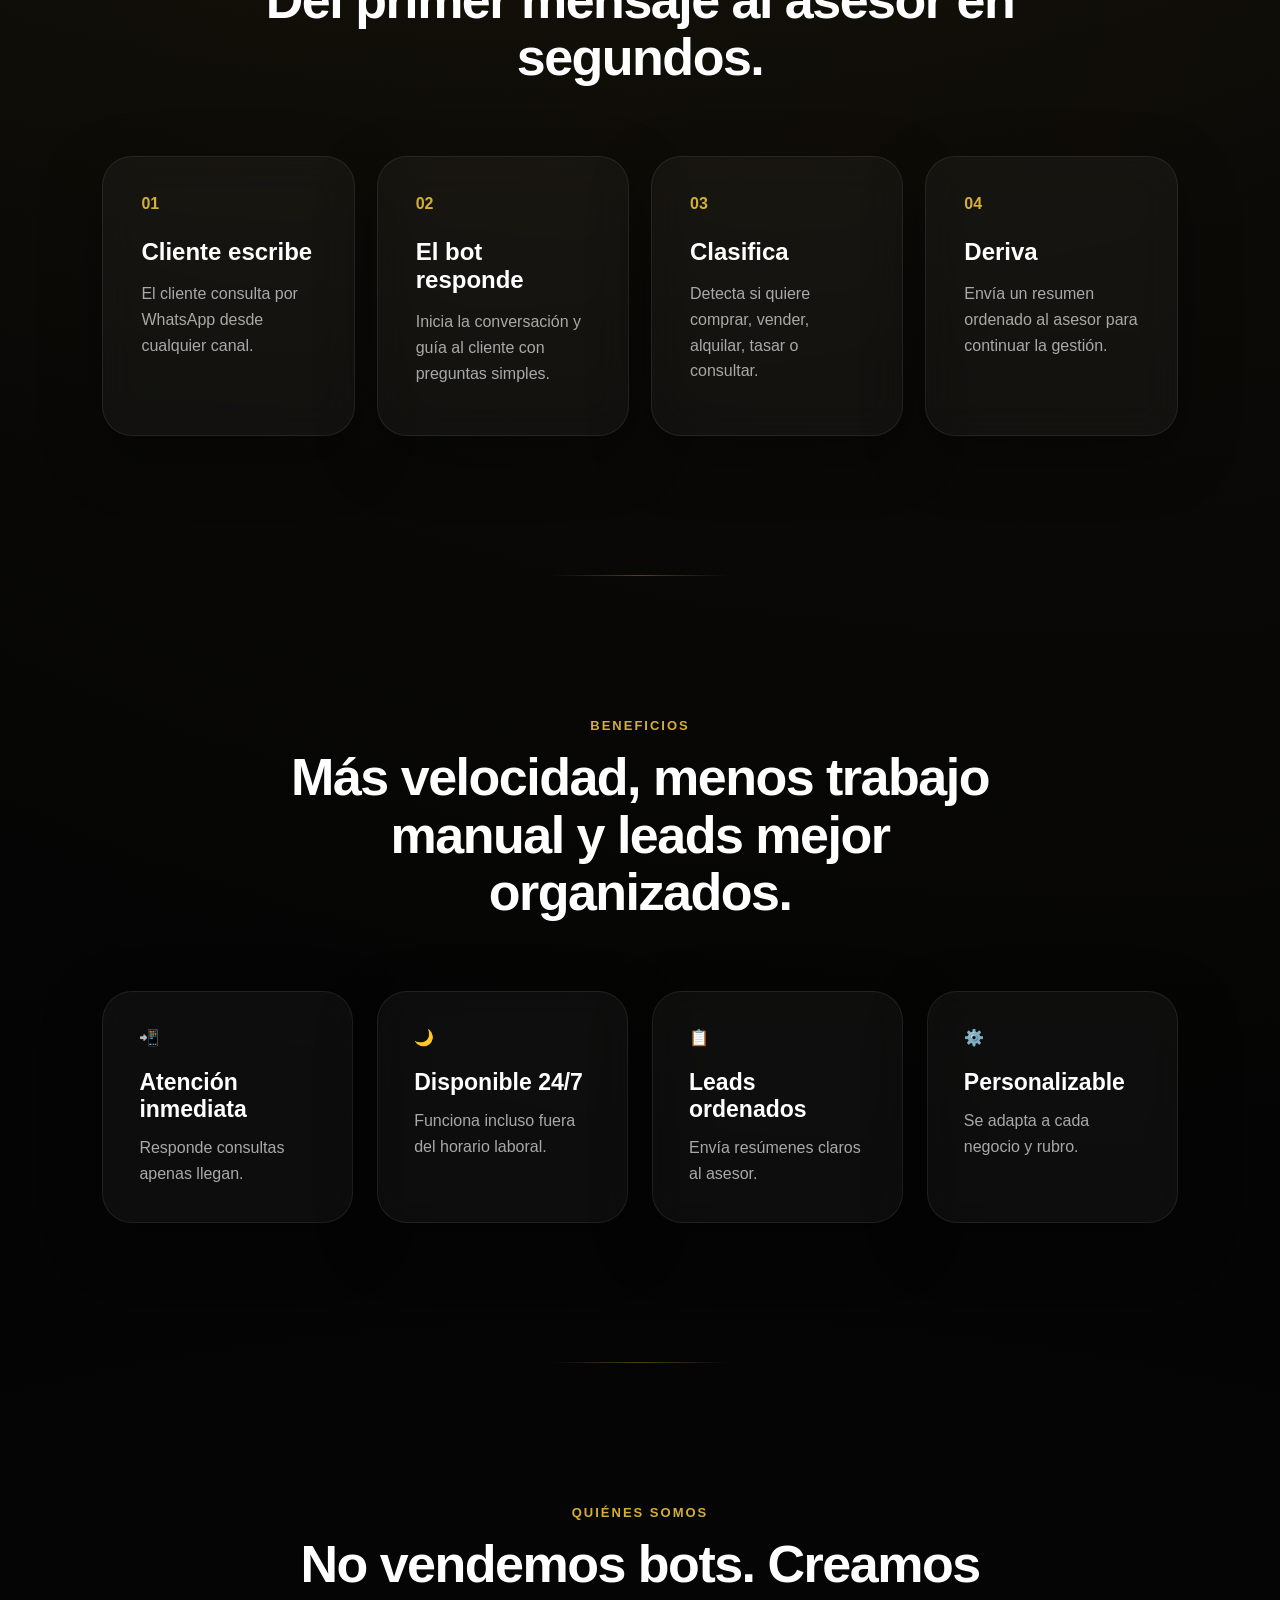
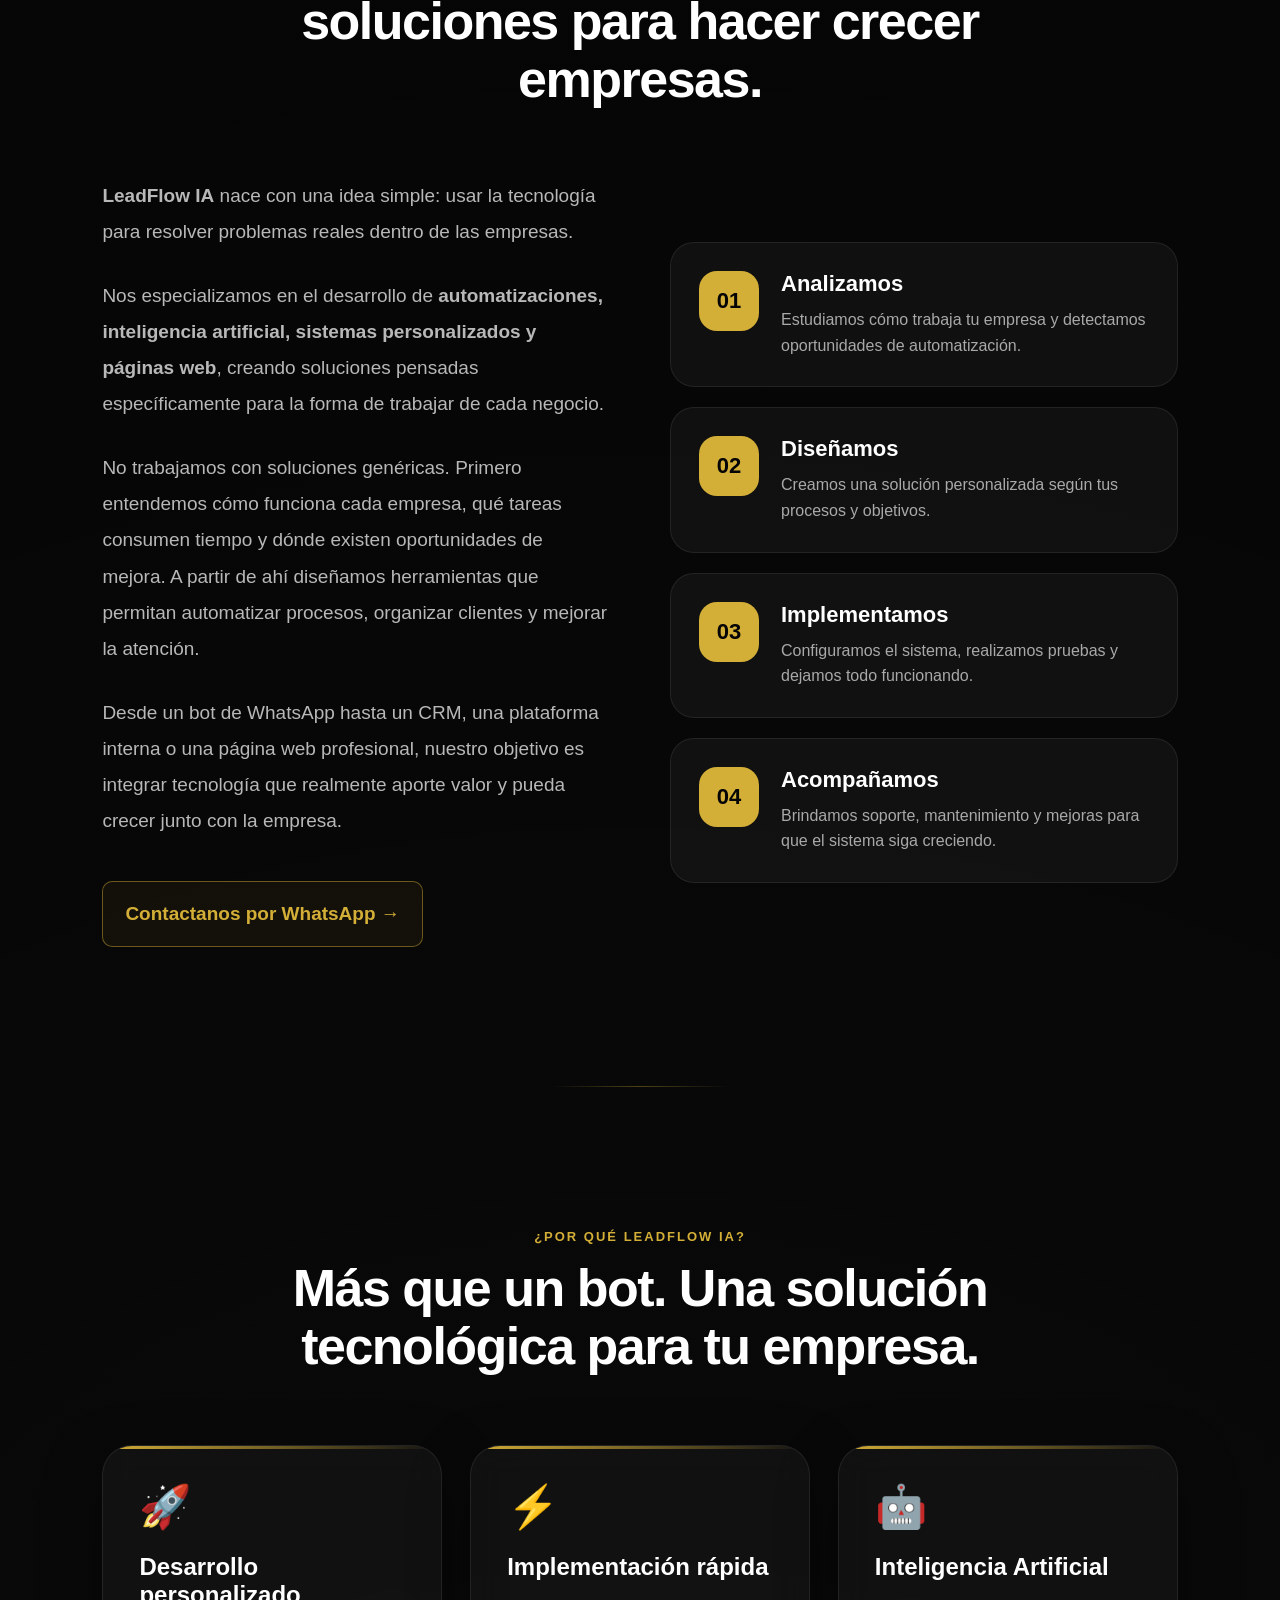
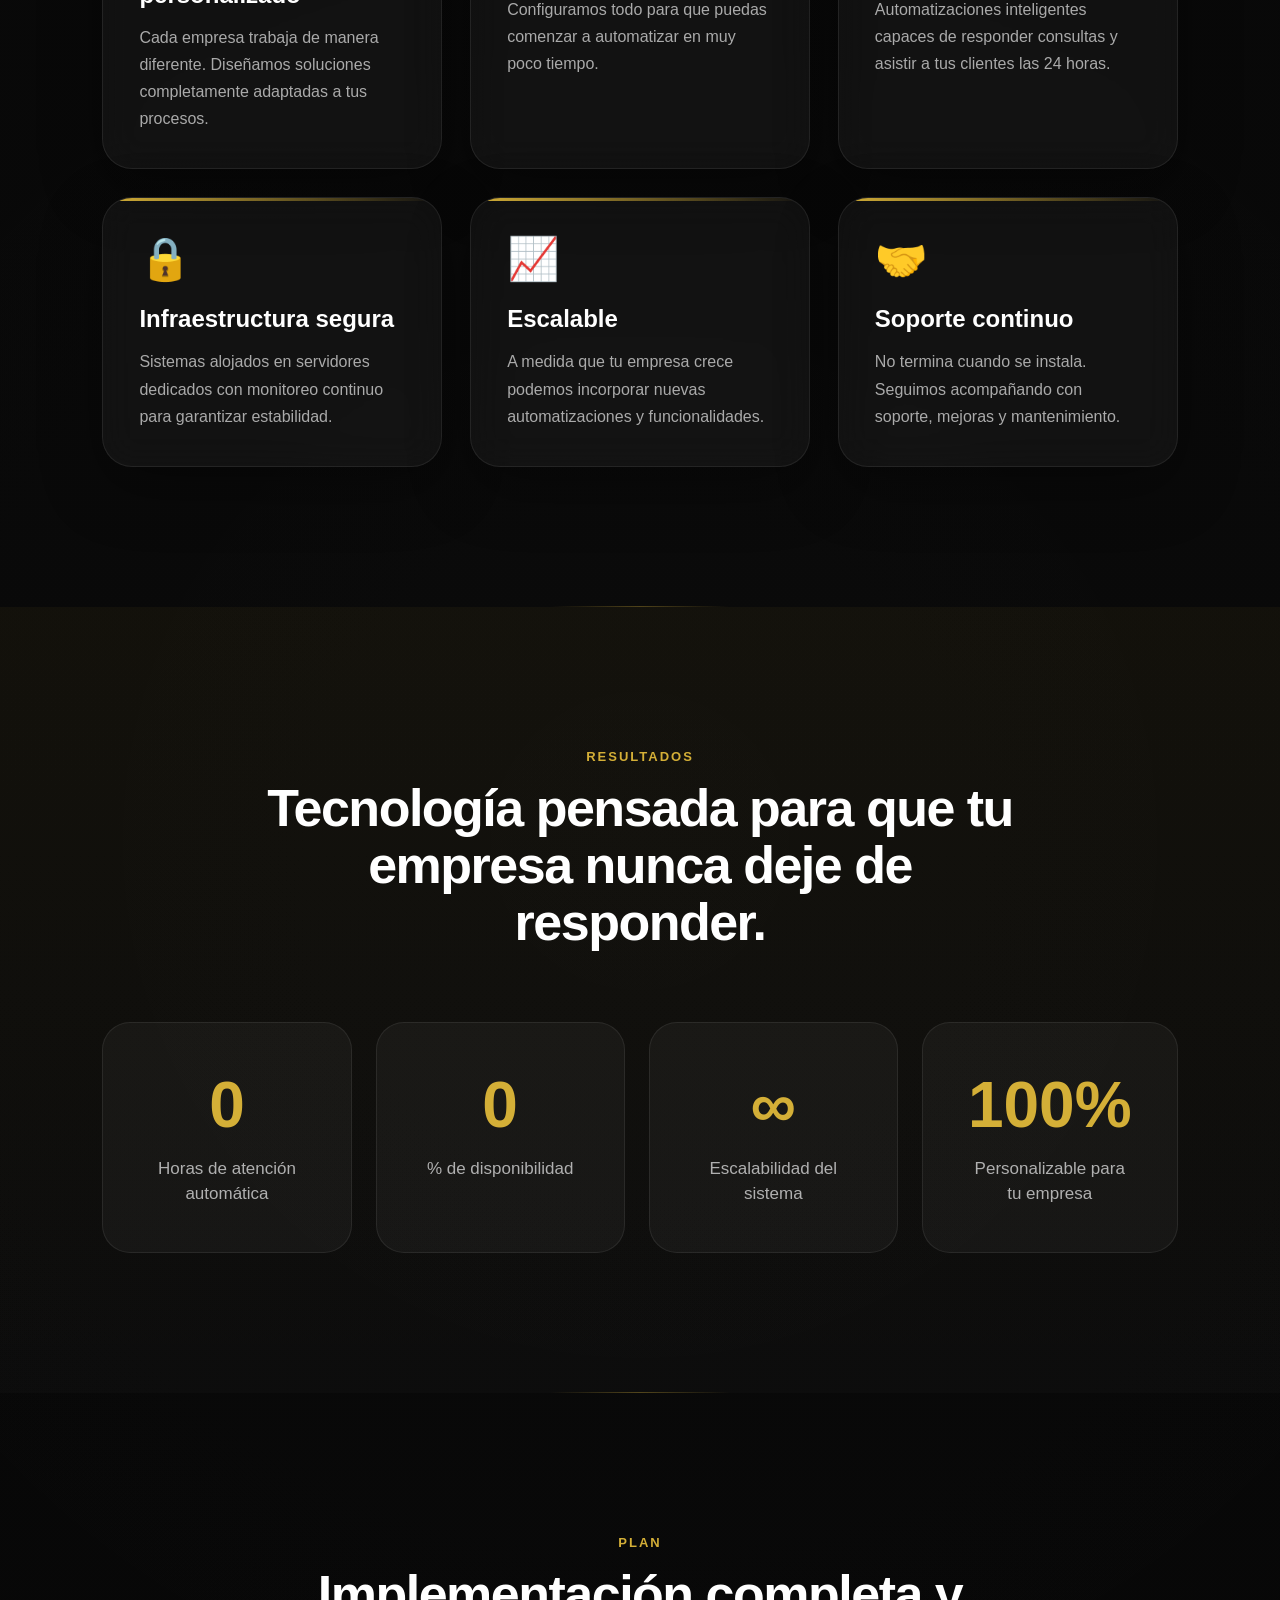
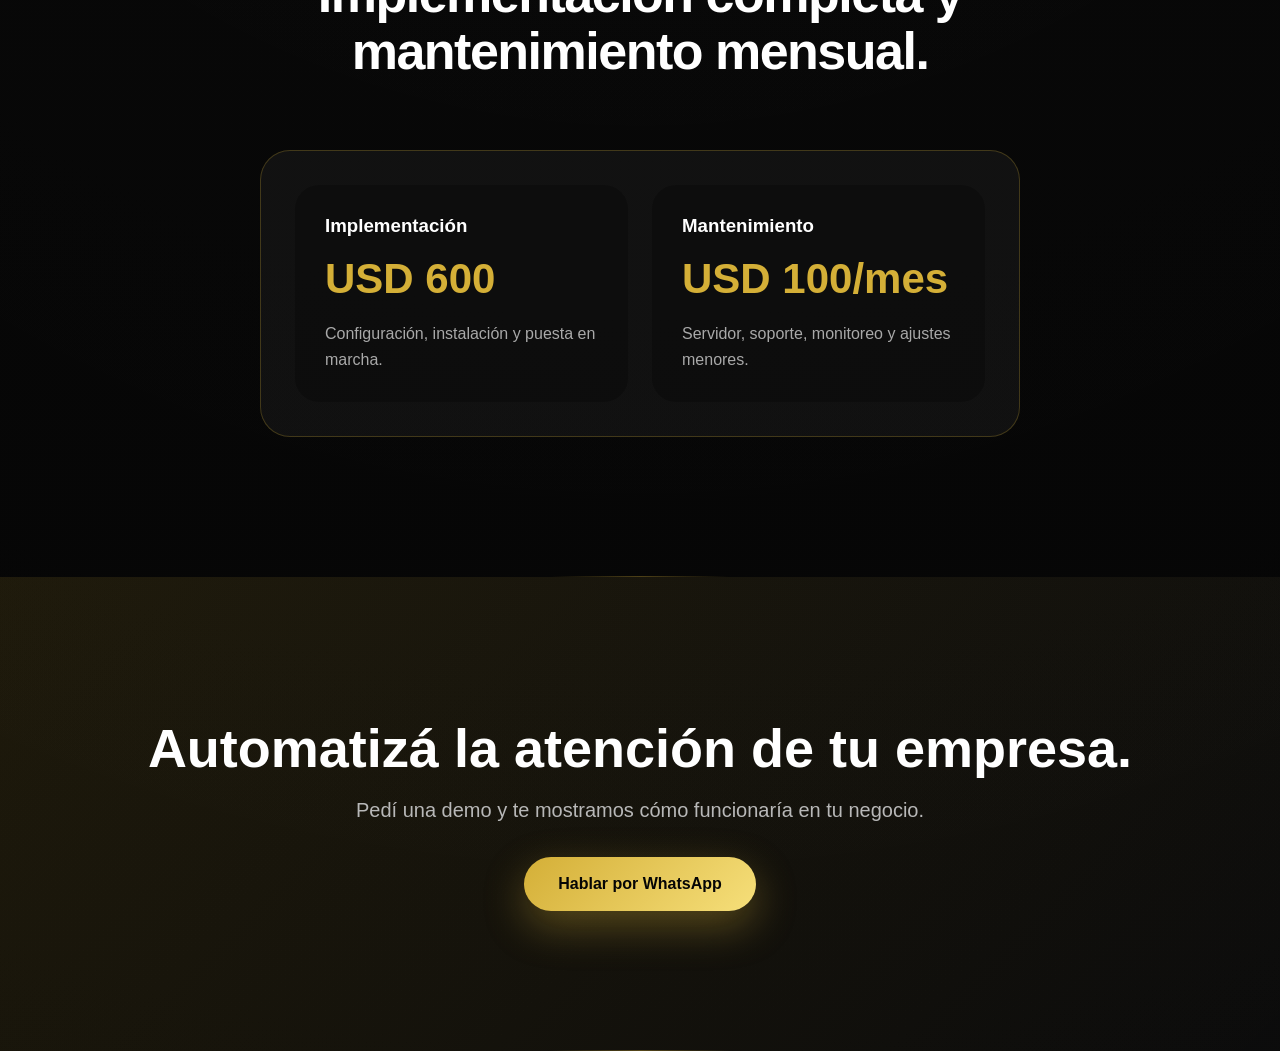
==== commit 30d39ca7: "Add 'Proyectos' section with project details Added a new 'Proyectos' section to showcase various pro" ====
--- a/index.html
+++ b/index.html
@@ -1,406 +1,509 @@
-<!DOCTYPE html>
-<html lang="es">
-<head>
-  <meta charset="UTF-8" />
-  <meta name="viewport" content="width=device-width, initial-scale=1.0" />
-  <title>LeadFlow IA | Automatización Inteligente</title>
-  <link rel="stylesheet" href="style.css" />
-</head>
-
-<body>
-  
-  <div class="cursor-glow"></div>
-  <div class="bg-glow glow-1"></div>
-  <div class="bg-glow glow-2"></div>
-
-  <header class="navbar">
-    <div class="brand">
-      <div class="brand-icon">LF</div>
-      <span>LeadFlow IA</span>
-    </div>
-
-    <nav>
-      <a href="#servicios">Servicios</a>
-      <a href="#funciona">Cómo funciona</a>
-      <a href="#beneficios">Beneficios</a>
-      <a href="#planes">Planes</a>
-    </nav>
-
-    <a href="#contacto" class="nav-cta">Solicitar demo</a>
-  </header>
-
-  <section class="hero">
-    <div class="hero-content">
-      <div class="badge">Automatización inteligente para WhatsApp</div>
-
-      <h1>
-        Convertí mensajes de WhatsApp en
-        <span>clientes organizados.</span>
-      </h1>
-
-      <p>
-        LeadFlow IA responde consultas, clasifica interesados y envía cada lead al asesor indicado, las 24 horas.
-      </p>
-
-      <div class="hero-actions">
-        <a href="#contacto" class="btn primary">Solicitar demo</a>
-        <a href="#funciona" class="btn secondary">Ver cómo funciona</a>
-      </div>
-
-      <div class="trust">
-        <div><strong>24/7</strong><span>Atención automática</span></div>
-        <div><strong>+ Leads</strong><span>Mejor organizados</span></div>
-        <div><strong>VPS</strong><span>Servidor dedicado</span></div>
-      </div>
-    </div>
-
-    <div class="hero-visual">
-      <div class="phone">
-        <div class="phone-top"></div>
-
-        <div class="chat-screen">
-          <div class="chat bot">Hola 👋 Bienvenido a LeadFlow IA.</div>
-          <div class="chat bot">¿Cómo querés continuar?</div>
-          <div class="option">1️⃣ Participar del sorteo</div>
-          <div class="option">2️⃣ Tasación de mi propiedad</div>
-          <div class="option">3️⃣ Busco otra cosa</div>
-          <div class="chat user">2</div>
-          <div class="chat bot">Perfecto. ¿En qué barrio está tu propiedad?</div>
-        </div>
-      </div>
-
-      <div class="lead-card">
-        <span>Nuevo lead</span>
-        <h3>Tasación de propiedad</h3>
-        <p>📍 Caballito</p>
-        <p>🏠 Departamento</p>
-        <p>🎯 Conocer valor actual</p>
-      </div>
-    </div>
-  </section>
-
-  
-<section id="servicios" class="section services-section">
-  <div class="section-title">
-    <span>Servicios</span>
-    <h2>Tecnología y presencia digital para hacer crecer tu empresa.</h2>
-  </div>
-
-  <div class="services-grid">
-    <div class="service-card service-featured">
-      <div class="service-icon">🌐</div>
-      <span class="service-label">Desarrollo Web</span>
-      <h3>Páginas web profesionales</h3>
-      <p>Creamos sitios modernos, rápidos y adaptados a tu negocio para presentar tu marca y convertir visitas en oportunidades.</p>
-      <ul>
-        <li>Landing pages y sitios corporativos</li>
-        <li>Catálogos y páginas de productos</li>
-        <li>Diseño responsive para celular y PC</li>
-        <li>Publicación y configuración online</li>
-      </ul>
-      <a href="#contacto" class="service-link">Quiero mi página →</a>
-    </div>
-
-    <div class="service-card">
-      <div class="service-icon">⚙️</div>
-      <span class="service-label">Automatización</span>
-      <h3>Sistemas que trabajan por vos</h3>
-      <p>Automatizamos tareas repetitivas, atención y seguimiento para que tu equipo pueda enfocarse en vender y crecer.</p>
-      <ul>
-        <li>Bots de WhatsApp</li>
-        <li>Seguimientos automáticos</li>
-        <li>Integraciones y procesos internos</li>
-        <li>Disponibilidad 24/7</li>
-      </ul>
-    </div>
-
-    <div class="service-card">
-      <div class="service-icon">🚀</div>
-      <span class="service-label">Solución integral</span>
-      <h3>Web + Automatización + CRM</h3>
-      <p>Conectamos tu presencia digital con sistemas que captan, organizan y permiten hacer seguimiento de cada oportunidad comercial.</p>
-      <ul>
-        <li>Web enfocada en conversión</li>
-        <li>Captación automática de consultas</li>
-        <li>CRM personalizado</li>
-        <li>Solución escalable a medida</li>
-      </ul>
-    </div>
-  </div>
-</section>
-
-<section id="funciona" class="section">
-    <div class="section-title">
-      <span>Proceso</span>
-      <h2>Del primer mensaje al asesor en segundos.</h2>
-    </div>
-
-    <div class="flow">
-      <div class="flow-card">
-        <span>01</span>
-        <h3>Cliente escribe</h3>
-        <p>El cliente consulta por WhatsApp desde cualquier canal.</p>
-      </div>
-
-      <div class="flow-card">
-        <span>02</span>
-        <h3>El bot responde</h3>
-        <p>Inicia la conversación y guía al cliente con preguntas simples.</p>
-      </div>
-
-      <div class="flow-card">
-        <span>03</span>
-        <h3>Clasifica</h3>
-        <p>Detecta si quiere comprar, vender, alquilar, tasar o consultar.</p>
-      </div>
-
-      <div class="flow-card">
-        <span>04</span>
-        <h3>Deriva</h3>
-        <p>Envía un resumen ordenado al asesor para continuar la gestión.</p>
-      </div>
-    </div>
-  </section>
-<section id="beneficios" class="section">
-  <div class="section-title">
-    <span>Beneficios</span>
-    <h2>Más velocidad, menos trabajo manual y leads mejor organizados.</h2>
-  </div>
-
-  <div class="benefit-grid">
-    <div class="benefit-card">📲<h3>Atención inmediata</h3><p>Responde consultas apenas llegan.</p></div>
-    <div class="benefit-card">🌙<h3>Disponible 24/7</h3><p>Funciona incluso fuera del horario laboral.</p></div>
-    <div class="benefit-card">📋<h3>Leads ordenados</h3><p>Envía resúmenes claros al asesor.</p></div>
-    <div class="benefit-card">⚙️<h3>Personalizable</h3><p>Se adapta a cada negocio y rubro.</p></div>
-  </div>
-</section>
-
-
-
-
-<section id="nosotros" class="section about-section">
-
-    <div class="section-title">
-        <span>Quiénes somos</span>
-        <h2>No vendemos bots. Creamos soluciones para hacer crecer empresas.</h2>
-    </div>
-
-    <div class="about-grid">
-
-    <div class="about-text">
-
-        <p>
-            <strong>LeadFlow IA</strong> nace con una idea simple: usar la tecnología
-            para resolver problemas reales dentro de las empresas.
-        </p>
-
-        <p>
-            Nos especializamos en el desarrollo de <strong>automatizaciones,
-            inteligencia artificial, sistemas personalizados y páginas web</strong>,
-            creando soluciones pensadas específicamente para la forma de trabajar
-            de cada negocio.
-        </p>
-
-        <p>
-            No trabajamos con soluciones genéricas. Primero entendemos cómo funciona
-            cada empresa, qué tareas consumen tiempo y dónde existen oportunidades
-            de mejora. A partir de ahí diseñamos herramientas que permitan
-            automatizar procesos, organizar clientes y mejorar la atención.
-        </p>
-
-        <p>
-            Desde un bot de WhatsApp hasta un CRM, una plataforma interna o una
-            página web profesional, nuestro objetivo es integrar tecnología que
-            realmente aporte valor y pueda crecer junto con la empresa.
-        </p>
-
-        <a
-            href="https://wa.me/5491124656297?text=Hola%20LeadFlow%20IA,%20vi%20su%20página%20y%20me%20gustaría%20recibir%20más%20información."
-            target="_blank"
-            class="about-whatsapp"
-        >
-            Contactanos por WhatsApp →
-        </a>
-
-    </div>
-
-        <div class="about-box">
-
-            <div class="about-item">
-                <div class="about-number">01</div>
-
-                <div>
-                    <h3>Analizamos</h3>
-                    <p>Estudiamos cómo trabaja tu empresa y detectamos oportunidades de automatización.</p>
-                </div>
-
-            </div>
-
-            <div class="about-item">
-
-                <div class="about-number">02</div>
-
-                <div>
-                    <h3>Diseñamos</h3>
-                    <p>Creamos una solución personalizada según tus procesos y objetivos.</p>
-                </div>
-
-            </div>
-
-            <div class="about-item">
-
-                <div class="about-number">03</div>
-
-                <div>
-                    <h3>Implementamos</h3>
-                    <p>Configuramos el sistema, realizamos pruebas y dejamos todo funcionando.</p>
-                </div>
-
-            </div>
-
-            <div class="about-item">
-
-                <div class="about-number">04</div>
-
-                <div>
-                    <h3>Acompañamos</h3>
-                    <p>Brindamos soporte, mantenimiento y mejoras para que el sistema siga creciendo.</p>
-                </div>
-
-            </div>
-
-        </div>
-
-    </div>
-
-</section>
-
-
-<section class="section">
-
-    <div class="section-title">
-        <span>¿Por qué LeadFlow IA?</span>
-        <h2>Más que un bot. Una solución tecnológica para tu empresa.</h2>
-    </div>
-
-    <div class="why-grid">
-
-        <div class="why-card">
-            <div class="why-icon">🚀</div>
-            <h3>Desarrollo personalizado</h3>
-            <p>
-                Cada empresa trabaja de manera diferente. Diseñamos soluciones
-                completamente adaptadas a tus procesos.
-            </p>
-        </div>
-
-        <div class="why-card">
-            <div class="why-icon">⚡</div>
-            <h3>Implementación rápida</h3>
-            <p>
-                Configuramos todo para que puedas comenzar a automatizar en muy
-                poco tiempo.
-            </p>
-        </div>
-
-        <div class="why-card">
-            <div class="why-icon">🤖</div>
-            <h3>Inteligencia Artificial</h3>
-            <p>
-                Automatizaciones inteligentes capaces de responder consultas y
-                asistir a tus clientes las 24 horas.
-            </p>
-        </div>
-
-        <div class="why-card">
-            <div class="why-icon">🔒</div>
-            <h3>Infraestructura segura</h3>
-            <p>
-                Sistemas alojados en servidores dedicados con monitoreo continuo
-                para garantizar estabilidad.
-            </p>
-        </div>
-
-        <div class="why-card">
-            <div class="why-icon">📈</div>
-            <h3>Escalable</h3>
-            <p>
-                A medida que tu empresa crece podemos incorporar nuevas
-                automatizaciones y funcionalidades.
-            </p>
-        </div>
-
-        <div class="why-card">
-            <div class="why-icon">🤝</div>
-            <h3>Soporte continuo</h3>
-            <p>
-                No termina cuando se instala. Seguimos acompañando con soporte,
-                mejoras y mantenimiento.
-            </p>
-        </div>
-
-    </div>
-
-</section>
-
-<section class="section stats-section">
-
-    <div class="section-title">
-        <span>Resultados</span>
-        <h2>Tecnología pensada para que tu empresa nunca deje de responder.</h2>
-    </div>
-
-    <div class="stats-grid">
-
-        <div class="stat-card">
-            <h2 class="counter" data-target="24">0</h2>
-            <span>Horas de atención automática</span>
-        </div>
-
-        <div class="stat-card">
-            <h2 class="counter" data-target="99.9">0</h2>
-            <span>% de disponibilidad</span>
-        </div>
-
-        <div class="stat-card">
-            <h2>∞</h2>
-            <span>Escalabilidad del sistema</span>
-        </div>
-
-        <div class="stat-card">
-            <h2>100%</h2>
-            <span>Personalizable para tu empresa</span>
-        </div>
-
-    </div>
-
-</section>
-
-<section id="planes" class="section pricing-section">
-  <div class="section-title">
-    <span>Plan</span>
-    <h2>Implementación completa y mantenimiento mensual.</h2>
-  </div>
-
-  <div class="pricing-card">
-    <div>
-      <h3>Implementación</h3>
-      <p class="price">USD 600</p>
-      <span>Configuración, instalación y puesta en marcha.</span>
-    </div>
-
-    <div>
-      <h3>Mantenimiento</h3>
-      <p class="price">USD 100/mes</p>
-      <span>Servidor, soporte, monitoreo y ajustes menores.</span>
-    </div>
-  </div>
-</section>
-
-<section id="contacto" class="section cta-section">
-  <h2>Automatizá la atención de tu empresa.</h2>
-  <p>Pedí una demo y te mostramos cómo funcionaría en tu negocio.</p>
-  <a href="https://wa.me/5491124656297" target="_blank" class="btn primary">Hablar por WhatsApp</a>
-</section>
-</body>
-</html>+<!DOCTYPE html>
+<html lang="es">
+<head>
+  <meta charset="UTF-8" />
+  <meta name="viewport" content="width=device-width, initial-scale=1.0" />
+  <title>LeadFlow IA | Automatización Inteligente</title>
+  <link rel="stylesheet" href="style.css" />
+</head>
+
+<body>
+  
+  <div class="cursor-glow"></div>
+  <div class="bg-glow glow-1"></div>
+  <div class="bg-glow glow-2"></div>
+
+  <header class="navbar">
+    <div class="brand">
+      <div class="brand-icon">LF</div>
+      <span>LeadFlow IA</span>
+    </div>
+
+    <nav>
+        <a href="#servicios">Servicios</a>
+        <a href="proyectos.html">Proyectos</a>
+        <a href="#funciona">Cómo funciona</a>
+        <a href="#beneficios">Beneficios</a>
+        <a href="#planes">Planes</a>
+    </nav>
+
+    <a href="#contacto" class="nav-cta">Solicitar demo</a>
+  </header>
+
+  <section class="hero">
+    <div class="hero-content">
+      <div class="badge">Automatización inteligente para WhatsApp</div>
+
+      <h1>
+        Convertí mensajes de WhatsApp en
+        <span>clientes organizados.</span>
+      </h1>
+
+      <p>
+        LeadFlow IA responde consultas, clasifica interesados y envía cada lead al asesor indicado, las 24 horas.
+      </p>
+
+      <div class="hero-actions">
+        <a href="#contacto" class="btn primary">Solicitar demo</a>
+        <a href="#funciona" class="btn secondary">Ver cómo funciona</a>
+      </div>
+
+      <div class="trust">
+        <div><strong>24/7</strong><span>Atención automática</span></div>
+        <div><strong>+ Leads</strong><span>Mejor organizados</span></div>
+        <div><strong>VPS</strong><span>Servidor dedicado</span></div>
+      </div>
+    </div>
+
+    <div class="hero-visual">
+      <div class="phone">
+        <div class="phone-top"></div>
+
+        <div class="chat-screen">
+          <div class="chat bot">Hola 👋 Bienvenido a LeadFlow IA.</div>
+          <div class="chat bot">¿Cómo querés continuar?</div>
+          <div class="option">1️⃣ Participar del sorteo</div>
+          <div class="option">2️⃣ Tasación de mi propiedad</div>
+          <div class="option">3️⃣ Busco otra cosa</div>
+          <div class="chat user">2</div>
+          <div class="chat bot">Perfecto. ¿En qué barrio está tu propiedad?</div>
+        </div>
+      </div>
+
+      <div class="lead-card">
+        <span>Nuevo lead</span>
+        <h3>Tasación de propiedad</h3>
+        <p>📍 Caballito</p>
+        <p>🏠 Departamento</p>
+        <p>🎯 Conocer valor actual</p>
+      </div>
+    </div>
+  </section>
+
+  
+<section id="servicios" class="section services-section">
+  <div class="section-title">
+    <span>Servicios</span>
+    <h2>Tecnología y presencia digital para hacer crecer tu empresa.</h2>
+  </div>
+
+  <div class="services-grid">
+    <div class="service-card service-featured">
+      <div class="service-icon">🌐</div>
+      <span class="service-label">Desarrollo Web</span>
+      <h3>Páginas web profesionales</h3>
+      <p>Creamos sitios modernos, rápidos y adaptados a tu negocio para presentar tu marca y convertir visitas en oportunidades.</p>
+      <ul>
+        <li>Landing pages y sitios corporativos</li>
+        <li>Catálogos y páginas de productos</li>
+        <li>Diseño responsive para celular y PC</li>
+        <li>Publicación y configuración online</li>
+      </ul>
+      <a href="#contacto" class="service-link">Quiero mi página →</a>
+    </div>
+
+    <div class="service-card">
+      <div class="service-icon">⚙️</div>
+      <span class="service-label">Automatización</span>
+      <h3>Sistemas que trabajan por vos</h3>
+      <p>Automatizamos tareas repetitivas, atención y seguimiento para que tu equipo pueda enfocarse en vender y crecer.</p>
+      <ul>
+        <li>Bots de WhatsApp</li>
+        <li>Seguimientos automáticos</li>
+        <li>Integraciones y procesos internos</li>
+        <li>Disponibilidad 24/7</li>
+      </ul>
+    </div>
+
+    <div class="service-card">
+      <div class="service-icon">🚀</div>
+      <span class="service-label">Solución integral</span>
+      <h3>Web + Automatización + CRM</h3>
+      <p>Conectamos tu presencia digital con sistemas que captan, organizan y permiten hacer seguimiento de cada oportunidad comercial.</p>
+      <ul>
+        <li>Web enfocada en conversión</li>
+        <li>Captación automática de consultas</li>
+        <li>CRM personalizado</li>
+        <li>Solución escalable a medida</li>
+      </ul>
+    </div>
+  </div>
+</section>
+
+<section id="proyectos" class="section projects-section">
+
+    <div class="section-title">
+        <span>Portfolio</span>
+        <h2>Proyectos que convierten ideas en soluciones reales.</h2>
+    </div>
+
+    <div class="projects-grid">
+
+        <article class="project-card">
+
+            <div class="project-top">
+                <span class="project-number">01</span>
+                <span class="project-type">CRM + Automatización</span>
+            </div>
+
+            <div class="project-icon">⚡</div>
+
+            <h3>CRM Inmersiva</h3>
+
+            <p>
+                Sistema personalizado para administrar clientes,
+                producciones, cuenta corriente y seguimientos comerciales
+                desde una única plataforma.
+            </p>
+
+            <div class="project-tags">
+                <span>CRM</span>
+                <span>React</span>
+                <span>MongoDB</span>
+                <span>Automatización</span>
+            </div>
+
+            <button class="project-link crm-gallery-btn" type="button">
+                Ver proyecto →
+            </button>
+
+        </article>
+
+
+        <article class="project-card">
+
+            <div class="project-top">
+                <span class="project-number">02</span>
+                <span class="project-type">Desarrollo Web</span>
+            </div>
+
+            <div class="project-icon">🌐</div>
+
+            <h3>Esmeralda Sneakers</h3>
+
+            <p>
+                Catálogo digital desarrollado para mostrar productos,
+                promociones y modelos de forma moderna y optimizada
+                para dispositivos móviles.
+            </p>
+
+            <div class="project-tags">
+                <span>Web</span>
+                <span>Catálogo</span>
+                <span>Responsive</span>
+            </div>
+
+            <a href="#" class="project-link">
+                Ver proyecto →
+            </a>
+
+        </article>
+
+        <article class="project-card">
+
+            <div class="project-top">
+                <span class="project-number">04</span>
+                <span class="project-type">Automatización</span>
+            </div>
+
+            <div class="project-icon">🤖</div>
+
+            <h3>Bot inteligente de WhatsApp</h3>
+
+            <p>
+                Automatización para responder consultas, clasificar
+                potenciales clientes y derivar cada oportunidad al
+                asesor correspondiente.
+            </p>
+
+            <div class="project-tags">
+                <span>WhatsApp</span>
+                <span>Bot</span>
+                <span>Leads</span>
+                <span>24/7</span>
+            </div>
+
+            <a href="#contacto" class="project-link">
+                Quiero algo similar →
+            </a>
+
+        </article>
+
+    </div>
+
+</section>
+<section id="funciona" class="section">
+    <div class="section-title">
+      <span>Proceso</span>
+      <h2>Del primer mensaje al asesor en segundos.</h2>
+    </div>
+
+    <div class="flow">
+      <div class="flow-card">
+        <span>01</span>
+        <h3>Cliente escribe</h3>
+        <p>El cliente consulta por WhatsApp desde cualquier canal.</p>
+      </div>
+
+      <div class="flow-card">
+        <span>02</span>
+        <h3>El bot responde</h3>
+        <p>Inicia la conversación y guía al cliente con preguntas simples.</p>
+      </div>
+
+      <div class="flow-card">
+        <span>03</span>
+        <h3>Clasifica</h3>
+        <p>Detecta si quiere comprar, vender, alquilar, tasar o consultar.</p>
+      </div>
+
+      <div class="flow-card">
+        <span>04</span>
+        <h3>Deriva</h3>
+        <p>Envía un resumen ordenado al asesor para continuar la gestión.</p>
+      </div>
+    </div>
+  </section>
+<section id="beneficios" class="section">
+  <div class="section-title">
+    <span>Beneficios</span>
+    <h2>Más velocidad, menos trabajo manual y leads mejor organizados.</h2>
+  </div>
+
+  <div class="benefit-grid">
+    <div class="benefit-card">📲<h3>Atención inmediata</h3><p>Responde consultas apenas llegan.</p></div>
+    <div class="benefit-card">🌙<h3>Disponible 24/7</h3><p>Funciona incluso fuera del horario laboral.</p></div>
+    <div class="benefit-card">📋<h3>Leads ordenados</h3><p>Envía resúmenes claros al asesor.</p></div>
+    <div class="benefit-card">⚙️<h3>Personalizable</h3><p>Se adapta a cada negocio y rubro.</p></div>
+  </div>
+</section>
+
+
+
+
+<section id="nosotros" class="section about-section">
+
+    <div class="section-title">
+        <span>Quiénes somos</span>
+        <h2>No vendemos bots. Creamos soluciones para hacer crecer empresas.</h2>
+    </div>
+
+    <div class="about-grid">
+
+    <div class="about-text">
+
+        <p>
+            <strong>LeadFlow IA</strong> nace con una idea simple: usar la tecnología
+            para resolver problemas reales dentro de las empresas.
+        </p>
+
+        <p>
+            Nos especializamos en el desarrollo de <strong>automatizaciones,
+            inteligencia artificial, sistemas personalizados y páginas web</strong>,
+            creando soluciones pensadas específicamente para la forma de trabajar
+            de cada negocio.
+        </p>
+
+        <p>
+            No trabajamos con soluciones genéricas. Primero entendemos cómo funciona
+            cada empresa, qué tareas consumen tiempo y dónde existen oportunidades
+            de mejora. A partir de ahí diseñamos herramientas que permitan
+            automatizar procesos, organizar clientes y mejorar la atención.
+        </p>
+
+        <p>
+            Desde un bot de WhatsApp hasta un CRM, una plataforma interna o una
+            página web profesional, nuestro objetivo es integrar tecnología que
+            realmente aporte valor y pueda crecer junto con la empresa.
+        </p>
+
+        <a
+            href="https://wa.me/5491124656297?text=Hola%20LeadFlow%20IA,%20vi%20su%20página%20y%20me%20gustaría%20recibir%20más%20información."
+            target="_blank"
+            class="about-whatsapp"
+        >
+            Contactanos por WhatsApp →
+        </a>
+
+    </div>
+
+        <div class="about-box">
+
+            <div class="about-item">
+                <div class="about-number">01</div>
+
+                <div>
+                    <h3>Analizamos</h3>
+                    <p>Estudiamos cómo trabaja tu empresa y detectamos oportunidades de automatización.</p>
+                </div>
+
+            </div>
+
+            <div class="about-item">
+
+                <div class="about-number">02</div>
+
+                <div>
+                    <h3>Diseñamos</h3>
+                    <p>Creamos una solución personalizada según tus procesos y objetivos.</p>
+                </div>
+
+            </div>
+
+            <div class="about-item">
+
+                <div class="about-number">03</div>
+
+                <div>
+                    <h3>Implementamos</h3>
+                    <p>Configuramos el sistema, realizamos pruebas y dejamos todo funcionando.</p>
+                </div>
+
+            </div>
+
+            <div class="about-item">
+
+                <div class="about-number">04</div>
+
+                <div>
+                    <h3>Acompañamos</h3>
+                    <p>Brindamos soporte, mantenimiento y mejoras para que el sistema siga creciendo.</p>
+                </div>
+
+            </div>
+
+        </div>
+
+    </div>
+
+</section>
+
+
+<section class="section">
+
+    <div class="section-title">
+        <span>¿Por qué LeadFlow IA?</span>
+        <h2>Más que un bot. Una solución tecnológica para tu empresa.</h2>
+    </div>
+
+    <div class="why-grid">
+
+        <div class="why-card">
+            <div class="why-icon">🚀</div>
+            <h3>Desarrollo personalizado</h3>
+            <p>
+                Cada empresa trabaja de manera diferente. Diseñamos soluciones
+                completamente adaptadas a tus procesos.
+            </p>
+        </div>
+
+        <div class="why-card">
+            <div class="why-icon">⚡</div>
+            <h3>Implementación rápida</h3>
+            <p>
+                Configuramos todo para que puedas comenzar a automatizar en muy
+                poco tiempo.
+            </p>
+        </div>
+
+        <div class="why-card">
+            <div class="why-icon">🤖</div>
+            <h3>Inteligencia Artificial</h3>
+            <p>
+                Automatizaciones inteligentes capaces de responder consultas y
+                asistir a tus clientes las 24 horas.
+            </p>
+        </div>
+
+        <div class="why-card">
+            <div class="why-icon">🔒</div>
+            <h3>Infraestructura segura</h3>
+            <p>
+                Sistemas alojados en servidores dedicados con monitoreo continuo
+                para garantizar estabilidad.
+            </p>
+        </div>
+
+        <div class="why-card">
+            <div class="why-icon">📈</div>
+            <h3>Escalable</h3>
+            <p>
+                A medida que tu empresa crece podemos incorporar nuevas
+                automatizaciones y funcionalidades.
+            </p>
+        </div>
+
+        <div class="why-card">
+            <div class="why-icon">🤝</div>
+            <h3>Soporte continuo</h3>
+            <p>
+                No termina cuando se instala. Seguimos acompañando con soporte,
+                mejoras y mantenimiento.
+            </p>
+        </div>
+
+    </div>
+
+</section>
+
+<section class="section stats-section">
+
+    <div class="section-title">
+        <span>Resultados</span>
+        <h2>Tecnología pensada para que tu empresa nunca deje de responder.</h2>
+    </div>
+
+    <div class="stats-grid">
+
+        <div class="stat-card">
+            <h2 class="counter" data-target="24">0</h2>
+            <span>Horas de atención automática</span>
+        </div>
+
+        <div class="stat-card">
+            <h2 class="counter" data-target="99.9">0</h2>
+            <span>% de disponibilidad</span>
+        </div>
+
+        <div class="stat-card">
+            <h2>∞</h2>
+            <span>Escalabilidad del sistema</span>
+        </div>
+
+        <div class="stat-card">
+            <h2>100%</h2>
+            <span>Personalizable para tu empresa</span>
+        </div>
+
+    </div>
+
+</section>
+
+<section id="planes" class="section pricing-section">
+  <div class="section-title">
+    <span>Plan</span>
+    <h2>Implementación completa y mantenimiento mensual.</h2>
+  </div>
+
+  <div class="pricing-card">
+    <div>
+      <h3>Implementación</h3>
+      <p class="price">USD 600</p>
+      <span>Configuración, instalación y puesta en marcha.</span>
+    </div>
+
+    <div>
+      <h3>Mantenimiento</h3>
+      <p class="price">USD 100/mes</p>
+      <span>Servidor, soporte, monitoreo y ajustes menores.</span>
+    </div>
+  </div>
+</section>
+
+<section id="contacto" class="section cta-section">
+  <h2>Automatizá la atención de tu empresa.</h2>
+  <p>Pedí una demo y te mostramos cómo funcionaría en tu negocio.</p>
+  <a href="https://wa.me/5491124656297" target="_blank" class="btn primary">Hablar por WhatsApp</a>
+</section>
+</body>
+</html>
--- a/style.css
+++ b/style.css
@@ -1,1197 +1,1197 @@
-*{
-  margin:0;
-  padding:0;
-  box-sizing:border-box;
-  font-family:Inter, Arial, sans-serif;
-}
-
-html{
-  scroll-behavior:smooth;
-}
-
-body{
-
-background:
-radial-gradient(circle at 15% 15%, rgba(212,175,55,.12), transparent 30%),
-radial-gradient(circle at 85% 20%, rgba(212,175,55,.08), transparent 35%),
-radial-gradient(circle at 50% 80%, rgba(255,255,255,.03), transparent 40%),
-linear-gradient(180deg,#0a0a0a 0%,#050505 40%,#020202 100%);
-
-color:white;
-overflow-x:hidden;
-position:relative;
-
-}
-
-.bg-glow{
-position:fixed;
-width:700px;
-height:700px;
-border-radius:50%;
-filter:blur(170px);
-opacity:.35;
-animation:glowMove 12s ease-in-out infinite alternate;
-pointer-events:none;
-z-index:-2;
-}
-
-.glow-1{
-  background:#d4af37;
-  top:-120px;
-  right:-100px;
-}
-
-.glow-2{
-  background:#8b6f1f;
-  bottom:-140px;
-  left:-120px;
-}
-
-.navbar{
-position:fixed;
-top:18px;
-left:50%;
-transform:translateX(-50%);
-width:92%;
-padding:18px 35px;
-display:flex;
-justify-content:space-between;
-align-items:center;
-background:rgba(18,18,18,.55);
-backdrop-filter:blur(24px);
-border:1px solid rgba(255,255,255,.08);
-border-radius:25px;
-z-index:1000;
-transition:.35s;
-box-shadow:
-0 15px 40px rgba(0,0,0,.35);
-
-}
-
-.navbar.scrolled{
-padding:14px 28px;
-background:rgba(10,10,10,.82);
-border-color:rgba(212,175,55,.18);
-box-shadow:
-0 25px 60px rgba(0,0,0,.45);
-}
-
-.brand{
-  display:flex;
-  align-items:center;
-  gap:12px;
-  font-weight:700;
-  font-size:20px;
-}
-
-.brand-icon{
-  width:42px;
-  height:42px;
-  border-radius:14px;
-  background:linear-gradient(135deg,#d4af37,#fff0a3);
-  color:#050505;
-  display:flex;
-  align-items:center;
-  justify-content:center;
-  font-weight:900;
-}
-
-nav{
-  display:flex;
-  gap:30px;
-}
-
-nav a{
-  color:#bdbdbd;
-  text-decoration:none;
-  font-size:15px;
-  transition:.3s;
-}
-
-nav a:hover{
-  color:#d4af37;
-}
-
-.nav-cta{
-  background:#d4af37;
-  color:#050505;
-  text-decoration:none;
-  padding:12px 22px;
-  border-radius:40px;
-  font-weight:700;
-}
-
-.hero{
-  min-height:100vh;
-  padding:140px 8% 80px;
-  display:grid;
-  grid-template-columns:1.1fr .9fr;
-  align-items:center;
-  gap:80px;
-}
-
-.badge{
-
-display:inline-flex;
-
-align-items:center;
-
-gap:10px;
-
-padding:12px 20px;
-
-border-radius:50px;
-
-background:rgba(212,175,55,.08);
-
-border:1px solid rgba(212,175,55,.3);
-
-color:#d4af37;
-
-font-weight:700;
-
-backdrop-filter:blur(12px);
-
-}
-
-.hero h1{
-  font-size:84px;
-  line-height:0.95;
-  letter-spacing:-3px;
-  font-weight:900;
-  max-width:900px;
- line-height:1.02;
-  letter-spacing:-2.5px;
-  max-width:850px;
-}
-
-.hero h1 span{
-  color:#d4af37;
-}
-
-.hero-content p{
-  margin-top:32px;
-  max-width:650px;
-  color:#bcbcbc;
-  font-size:23px;
-  line-height:1.8;
-  font-weight:300;
-}
-
-.hero-actions{
-  display:flex;
-  gap:18px;
-  margin-top:40px;
-  flex-wrap:wrap;
-}
-
-.btn{
-padding:18px 34px;
-border-radius:999px;
-font-weight:700;
-text-decoration:none;
-display:inline-flex;
-align-items:center;
-justify-content:center;
-transition:.35s;
-position:relative;
-overflow:hidden;
-}
-
-.btn:hover{
-
-transform:translateY(-5px);
-
-}
-
-.btn::after{
-content:"";
-position:absolute;
-left:-120%;
-top:0;
-width:100%;
-height:100%;
-background:linear-gradient(
-90deg,
-transparent,
-rgba(255,255,255,.35),
-transparent
-);
-transition:.8s;
-}
-
-.btn:hover::after{
-left:130%;
-}
-
-.primary{
-
-background:linear-gradient(
-135deg,
-#d4af37,
-#f6df7a
-);
-
-color:#050505;
-
-box-shadow:0 15px 40px rgba(212,175,55,.35);
-
-position:relative;
-
-overflow:hidden;
-
-}
-
-.secondary{
-  color:white;
-  border:1px solid rgba(255,255,255,.2);
-  background:rgba(255,255,255,.04);
-}
-
-.trust{
-  margin-top:55px;
-  display:flex;
-  gap:35px;
-  flex-wrap:wrap;
-}
-
-.trust div{
-  display:flex;
-  flex-direction:column;
-  gap:6px;
-}
-
-.trust strong{
-  font-size:22px;
-  color:white;
-}
-
-.trust span{
-  color:#9d9d9d;
-  font-size:14px;
-}
-
-.hero-visual{
-  position:relative;
-  display:flex;
-  justify-content:center;
-  align-items:center;
-}
-
-.phone{
-
-width:370px;
-height:700px;
-
-border-radius:50px;
-
-background:#111;
-
-border:1px solid rgba(255,255,255,.14);
-
-box-shadow:
-0 30px 80px rgba(0,0,0,.6),
-0 0 80px rgba(212,175,55,.18);
-
-padding:20px;
-
-position:relative;
-
-animation:floatPhone 5s ease-in-out infinite;
-
-}
-
-.phone-top{
-  width:110px;
-  height:28px;
-  background:#050505;
-  border-radius:0 0 18px 18px;
-  margin:0 auto 20px;
-}
-
-.chat-screen{
-  height:610px;
-  border-radius:34px;
-  background:linear-gradient(180deg,#101010,#191919);
-  padding:24px;
-  overflow:hidden;
-}
-
-.chat{
-  padding:14px 16px;
-  border-radius:18px;
-  margin-bottom:12px;
-  font-size:14px;
-  line-height:1.4;
-}
-
-.bot{
-  background:#2b2b2b;
-  color:white;
-}
-
-.user{
-  background:#d4af37;
-  color:#050505;
-  margin-left:130px;
-  text-align:center;
-  font-weight:800;
-}
-
-.option{
-  background:rgba(212,175,55,.12);
-  border:1px solid rgba(212,175,55,.25);
-  padding:13px;
-  border-radius:14px;
-  margin-bottom:10px;
-  font-size:14px;
-}
-
-.lead-card{
-  position:absolute;
-  right:-20px;
-  bottom:80px;
-  width:260px;
-  padding:24px;
-  border-radius:22px;
-  background:rgba(20,20,20,.9);
-  backdrop-filter:blur(20px);
-  border:1px solid rgba(255,255,255,.12);
-  box-shadow:0 30px 80px rgba(0,0,0,.45);
-}
-
-.lead-card span{
-  color:#d4af37;
-  font-size:13px;
-  font-weight:700;
-}
-
-.lead-card h3{
-  margin:10px 0 18px;
-  font-size:22px;
-}
-
-.lead-card p{
-  color:#d0d0d0;
-  margin-bottom:8px;
-}
-
-.section{
-  padding:120px 8%;
-}
-
-.section-title{
-  text-align:center;
-  max-width:760px;
-  margin:0 auto 70px;
-}
-
-.section-title span{
-  color:#d4af37;
-  font-weight:800;
-  text-transform:uppercase;
-  font-size:13px;
-  letter-spacing:2px;
-}
-
-.section-title h2{
-  margin-top:15px;
-  font-size:52px;
-  line-height:1.1;
-  letter-spacing:-1.5px;
-}
-
-.flow{
-  display:grid;
-  grid-template-columns:repeat(4,1fr);
-  gap:22px;
-}
-
-.flow-card{
-
-position:relative;
-
-background:rgba(255,255,255,.04);
-
-backdrop-filter:blur(18px);
-
-border:1px solid rgba(255,255,255,.08);
-
-padding:38px;
-
-border-radius:30px;
-
-min-height:280px;
-
-overflow:hidden;
-
-transition:.45s ease;
-
-box-shadow:
-0 20px 60px rgba(0,0,0,.35);
-
-}
-
-.flow-card::before{
-
-content:"";
-
-position:absolute;
-
-left:-100%;
-
-top:0;
-
-width:100%;
-
-height:100%;
-
-background:linear-gradient(
-120deg,
-transparent,
-rgba(255,255,255,.08),
-transparent
-);
-
-transition:1s;
-
-}
-
-.flow-card:hover::before{
-
-left:120%;
-
-}
-
-.flow-card:hover{
-
-transform:
-translateY(-14px)
-rotateX(4deg)
-rotateY(-4deg);
-
-border-color:#d4af37;
-
-box-shadow:
-0 30px 80px rgba(212,175,55,.18);
-
-}
-
-.flow-card span{
-  color:#d4af37;
-  font-weight:900;
-}
-
-.flow-card h3{
-  margin:25px 0 15px;
-  font-size:24px;
-}
-
-.flow-card p{
-  color:#a9a9a9;
-  line-height:1.6;
-}
-
-@media(max-width:1000px){
-  nav{
-    display:none;
-  }
-
-  .hero{
-    grid-template-columns:1fr;
-    text-align:center;
-  }
-
-  .hero-content p{
-    margin-left:auto;
-    margin-right:auto;
-  }
-
-  .hero-actions,
-  .trust{
-    justify-content:center;
-  }
-
-  .hero h1{
-    font-size:48px;
-  }
-
-  .flow{
-    grid-template-columns:1fr;
-  }
-
-  .lead-card{
-    right:0;
-  }
-}
-
-.benefit-grid{
-  display:grid;
-  grid-template-columns:repeat(4,1fr);
-  gap:24px;
-}
-
-.benefit-card{
-
-position:relative;
-
-overflow:hidden;
-
-background:rgba(255,255,255,.04);
-
-backdrop-filter:blur(18px);
-
-border:1px solid rgba(255,255,255,.08);
-
-padding:36px;
-
-border-radius:30px;
-
-transition:.45s;
-
-box-shadow:
-0 20px 60px rgba(0,0,0,.35);
-
-}
-
-.benefit-card:hover{
-
-transform:
-translateY(-14px)
-rotateX(4deg);
-
-border-color:#d4af37;
-
-box-shadow:
-0 30px 80px rgba(212,175,55,.18);
-}
-
-.benefit-card:hover{
-  transform:translateY(-10px);
-  border-color:rgba(212,175,55,.45);
-}
-
-.benefit-card h3{
-  font-size:23px;
-  margin:22px 0 12px;
-}
-
-.benefit-card p{
-  font-size:16px;
-  color:#a9a9a9;
-  line-height:1.6;
-}
-
-.pricing-card{
-  max-width:760px;
-  margin:auto;
-  display:grid;
-  grid-template-columns:1fr 1fr;
-  gap:24px;
-  background:rgba(255,255,255,.045);
-  border:1px solid rgba(212,175,55,.25);
-  border-radius:30px;
-  padding:34px;
-}
-
-.pricing-card div{
-  padding:30px;
-  border-radius:24px;
-  background:rgba(0,0,0,.25);
-}
-
-.price{
-  color:#d4af37;
-  font-size:42px;
-  font-weight:900;
-  margin:18px 0;
-}
-
-.pricing-card span{
-  color:#a9a9a9;
-  line-height:1.6;
-}
-
-.cta-section{
-  text-align:center;
-  background:linear-gradient(135deg,rgba(212,175,55,.12),rgba(255,255,255,.03));
-}
-
-.cta-section h2{
-  font-size:54px;
-  margin-bottom:20px;
-}
-
-.cta-section p{
-  color:#b8b8b8;
-  font-size:20px;
-  margin-bottom:35px;
-}
-
-@media(max-width:1000px){
-  .benefit-grid,
-  .pricing-card{
-    grid-template-columns:1fr;
-  }
-}
-
-.about-grid{
-
-display:grid;
-grid-template-columns:1fr 1fr;
-gap:60px;
-align-items:center;
-
-}
-
-.about-text{
-
-font-size:19px;
-line-height:1.9;
-color:#b8b8b8;
-
-}
-
-.about-text p{
-
-margin-bottom:28px;
-
-}
-
-.about-box{
-
-display:flex;
-flex-direction:column;
-gap:20px;
-
-}
-
-.about-item{
-
-display:flex;
-gap:22px;
-padding:28px;
-border-radius:24px;
-background:rgba(255,255,255,.045);
-border:1px solid rgba(255,255,255,.08);
-transition:.35s;
-
-}
-
-.about-item:hover{
-
-transform:translateY(-8px);
-border-color:rgba(212,175,55,.45);
-
-}
-
-.about-number{
-
-min-width:60px;
-height:60px;
-border-radius:18px;
-display:flex;
-align-items:center;
-justify-content:center;
-background:#d4af37;
-color:#050505;
-font-weight:900;
-font-size:22px;
-
-}
-
-.about-item h3{
-
-margin-bottom:10px;
-font-size:22px;
-
-}
-
-.about-item p{
-
-color:#a9a9a9;
-line-height:1.6;
-
-}
-
-@media(max-width:1000px){
-
-.about-grid{
-
-grid-template-columns:1fr;
-
-}
-
-}
-
-/* WHY SECTION */
-
-.why-grid{
-
-display:grid;
-grid-template-columns:repeat(3,1fr);
-gap:28px;
-
-}
-
-.why-card{
-
-position:relative;
-
-overflow:hidden;
-
-background:rgba(255,255,255,.04);
-
-backdrop-filter:blur(18px);
-
-border:1px solid rgba(255,255,255,.08);
-
-padding:36px;
-
-border-radius:30px;
-
-transition:.45s;
-
-box-shadow:
-0 20px 60px rgba(0,0,0,.35);
-
-}
-
-.why-card::before{
-
-content:"";
-position:absolute;
-top:0;
-left:0;
-width:100%;
-height:3px;
-background:linear-gradient(90deg,#d4af37,transparent);
-
-}
-
-.why-card:hover{
-
-transform:
-translateY(-14px)
-rotateY(-4deg);
-
-border-color:#d4af37;
-
-box-shadow:
-0 30px 80px rgba(212,175,55,.18);
-
-}
-
-.why-icon{
-
-font-size:42px;
-margin-bottom:22px;
-
-}
-
-.why-card h3{
-
-font-size:24px;
-margin-bottom:15px;
-
-}
-
-.why-card p{
-
-color:#aaaaaa;
-line-height:1.7;
-font-size:16px;
-
-}
-
-@media(max-width:1000px){
-
-.why-grid{
-
-grid-template-columns:1fr;
-
-}
-
-}
-
-/* STATS */
-
-.stats-section{
-
-background:linear-gradient(
-180deg,
-rgba(212,175,55,.05),
-rgba(255,255,255,.02)
-);
-
-}
-
-.stats-grid{
-
-display:grid;
-grid-template-columns:repeat(4,1fr);
-gap:24px;
-
-}
-
-.stat-card{
-
-padding:45px;
-border-radius:28px;
-text-align:center;
-background:rgba(255,255,255,.04);
-border:1px solid rgba(255,255,255,.08);
-transition:.35s;
-
-}
-
-.stat-card:hover{
-
-transform:translateY(-10px);
-border-color:rgba(212,175,55,.45);
-
-}
-
-.stat-card h2{
-
-font-size:64px;
-color:#d4af37;
-margin-bottom:14px;
-
-}
-
-.stat-card span{
-
-color:#b0b0b0;
-font-size:17px;
-line-height:1.5;
-
-}
-
-@media(max-width:1000px){
-
-.stats-grid{
-
-grid-template-columns:1fr 1fr;
-
-}
-
-}
-
-@media(max-width:650px){
-
-.stats-grid{
-
-grid-template-columns:1fr;
-
-}
-
-}
-
-.hero-visual::before{
-
-content:"";
-
-position:absolute;
-
-width:650px;
-
-height:650px;
-
-background:radial-gradient(circle,
-rgba(212,175,55,.22),
-transparent 70%);
-
-filter:blur(70px);
-
-z-index:-2;
-
-animation:pulseGlow 5s ease-in-out infinite;
-
-}
-
-@keyframes floatPhone{
-
-0%{
-
-transform:translateY(0px);
-
-}
-
-50%{
-
-transform:translateY(-15px);
-
-}
-
-100%{
-
-transform:translateY(0px);
-
-}
-
-}
-
-@keyframes pulseGlow{
-
-0%{
-
-opacity:.4;
-
-transform:scale(1);
-
-}
-
-50%{
-
-opacity:.8;
-
-transform:scale(1.08);
-
-}
-
-100%{
-
-opacity:.4;
-
-transform:scale(1);
-
-}
-
-}
-
-.primary::before{
-
-content:"";
-
-position:absolute;
-
-top:0;
-
-left:-120%;
-
-width:100%;
-
-height:100%;
-
-background:linear-gradient(
-90deg,
-transparent,
-rgba(255,255,255,.45),
-transparent
-);
-
-transition:.7s;
-
-}
-
-.primary:hover::before{
-
-left:120%;
-
-}
-
-.hidden{
-
-opacity:0;
-
-transform:
-translateY(60px);
-
-transition:
-opacity .9s ease,
-transform .9s ease;
-
-}
-
-.show{
-
-opacity:1;
-
-transform:none;
-
-}
-
-/* ===========================
-   CURSOR GLOW
-=========================== */
-
-.cursor-glow{
-
-position:fixed;
-
-width:520px;
-height:520px;
-
-border-radius:50%;
-
-pointer-events:none;
-
-background:radial-gradient(
-circle,
-rgba(212,175,55,.16),
-rgba(212,175,55,.08),
-transparent 70%
-);
-
-filter:blur(60px);
-
-transform:translate(-50%,-50%);
-
-z-index:-1;
-
-transition:
-transform .08s linear,
-opacity .4s;
-
-opacity:.8;
-
-}
-
-body::before{
-
-content:"";
-
-position:fixed;
-
-inset:0;
-
-background-image:
-
-linear-gradient(rgba(255,255,255,.025) 1px, transparent 1px),
-
-linear-gradient(90deg, rgba(255,255,255,.025) 1px, transparent 1px);
-
-background-size:60px 60px;
-
-mask-image:radial-gradient(circle,#fff 35%,transparent 95%);
--webkit-mask-image:radial-gradient(circle,#fff 35%,transparent 95%);
-
-pointer-events:none;
-
-z-index:-3;
-
-}
-
-@keyframes glowMove{
-0%{
-transform:
-translate(0,0)
-scale(1);
-}
-100%{
-transform:
-translate(40px,-30px)
-scale(1.2);
-}
-}
-
-.section{
-position:relative;
-padding:140px 8%;
-}
-.section::after{
-content:"";
-position:absolute;
-bottom:0;
-left:50%;
-transform:translateX(-50%);
-width:180px;
-height:1px;
-background:linear-gradient(
-90deg,
-transparent,
-rgba(212,175,55,.35),
-transparent
-);
-}
-
-body::after{
-content:"";
-position:fixed;
-inset:0;
-background-image:url("https://www.transparenttextures.com/patterns/noise.png");
-opacity:.025;
-pointer-events:none;
-z-index:-1;
-}
-
-/* ===========================
-   SERVICES
-=========================== */
-.services-grid{
-  display:grid;
-  grid-template-columns:repeat(3,1fr);
-  gap:28px;
-}
-
-.service-card{
-  position:relative;
-  overflow:hidden;
-  padding:38px;
-  border-radius:30px;
-  background:rgba(255,255,255,.04);
-  backdrop-filter:blur(18px);
-  border:1px solid rgba(255,255,255,.08);
-  box-shadow:0 20px 60px rgba(0,0,0,.35);
-  transition:.45s ease;
-}
-
-.service-card::before{
-  content:"";
-  position:absolute;
-  top:0; left:0;
-  width:100%; height:3px;
-  background:linear-gradient(90deg,#d4af37,transparent);
-}
-
-.service-card:hover{
-  transform:translateY(-12px);
-  border-color:rgba(212,175,55,.55);
-  box-shadow:0 30px 80px rgba(212,175,55,.16);
-}
-
-.service-featured{
-  background:linear-gradient(145deg,rgba(212,175,55,.10),rgba(255,255,255,.035));
-  border-color:rgba(212,175,55,.28);
-}
-
-.service-icon{font-size:42px;margin-bottom:20px;}
-.service-label{color:#d4af37;font-size:12px;font-weight:800;letter-spacing:1.6px;text-transform:uppercase;}
-.service-card h3{font-size:27px;margin:12px 0 16px;}
-.service-card p{color:#aaa;line-height:1.7;font-size:16px;}
-.service-card ul{list-style:none;margin:25px 0 0;padding:0;}
-.service-card li{color:#c5c5c5;margin:12px 0;padding-left:22px;position:relative;}
-.service-card li::before{content:"✓";position:absolute;left:0;color:#d4af37;font-weight:900;}
-.service-link{display:inline-block;margin-top:18px;color:#d4af37;text-decoration:none;font-weight:800;transition:.3s;}
-.service-link:hover{transform:translateX(5px);}
-
-@media(max-width:1000px){.services-grid{grid-template-columns:1fr;}}
-
-.about-whatsapp{
-    display: inline-flex;
-    align-items: center;
-    margin-top: 14px;
-    padding: 14px 22px;
-
-    border: 1px solid rgba(212,175,55,.45);
-    border-radius: 10px;
-
-    color: #d4af37;
-    text-decoration: none;
-    font-weight: 600;
-
-    background: rgba(212,175,55,.06);
-
-    transition: all .3s ease;
-}
-
-.about-whatsapp:hover{
-    background: #d4af37;
-    color: #080808;
-
-    transform: translateY(-2px);
-
-    box-shadow:
-        0 10px 30px rgba(212,175,55,.20);
+*{
+  margin:0;
+  padding:0;
+  box-sizing:border-box;
+  font-family:Inter, Arial, sans-serif;
+}
+
+html{
+  scroll-behavior:smooth;
+}
+
+body{
+
+background:
+radial-gradient(circle at 15% 15%, rgba(212,175,55,.12), transparent 30%),
+radial-gradient(circle at 85% 20%, rgba(212,175,55,.08), transparent 35%),
+radial-gradient(circle at 50% 80%, rgba(255,255,255,.03), transparent 40%),
+linear-gradient(180deg,#0a0a0a 0%,#050505 40%,#020202 100%);
+
+color:white;
+overflow-x:hidden;
+position:relative;
+
+}
+
+.bg-glow{
+position:fixed;
+width:700px;
+height:700px;
+border-radius:50%;
+filter:blur(170px);
+opacity:.35;
+animation:glowMove 12s ease-in-out infinite alternate;
+pointer-events:none;
+z-index:-2;
+}
+
+.glow-1{
+  background:#d4af37;
+  top:-120px;
+  right:-100px;
+}
+
+.glow-2{
+  background:#8b6f1f;
+  bottom:-140px;
+  left:-120px;
+}
+
+.navbar{
+position:fixed;
+top:18px;
+left:50%;
+transform:translateX(-50%);
+width:92%;
+padding:18px 35px;
+display:flex;
+justify-content:space-between;
+align-items:center;
+background:rgba(18,18,18,.55);
+backdrop-filter:blur(24px);
+border:1px solid rgba(255,255,255,.08);
+border-radius:25px;
+z-index:1000;
+transition:.35s;
+box-shadow:
+0 15px 40px rgba(0,0,0,.35);
+
+}
+
+.navbar.scrolled{
+padding:14px 28px;
+background:rgba(10,10,10,.82);
+border-color:rgba(212,175,55,.18);
+box-shadow:
+0 25px 60px rgba(0,0,0,.45);
+}
+
+.brand{
+  display:flex;
+  align-items:center;
+  gap:12px;
+  font-weight:700;
+  font-size:20px;
+}
+
+.brand-icon{
+  width:42px;
+  height:42px;
+  border-radius:14px;
+  background:linear-gradient(135deg,#d4af37,#fff0a3);
+  color:#050505;
+  display:flex;
+  align-items:center;
+  justify-content:center;
+  font-weight:900;
+}
+
+nav{
+  display:flex;
+  gap:30px;
+}
+
+nav a{
+  color:#bdbdbd;
+  text-decoration:none;
+  font-size:15px;
+  transition:.3s;
+}
+
+nav a:hover{
+  color:#d4af37;
+}
+
+.nav-cta{
+  background:#d4af37;
+  color:#050505;
+  text-decoration:none;
+  padding:12px 22px;
+  border-radius:40px;
+  font-weight:700;
+}
+
+.hero{
+  min-height:100vh;
+  padding:140px 8% 80px;
+  display:grid;
+  grid-template-columns:1.1fr .9fr;
+  align-items:center;
+  gap:80px;
+}
+
+.badge{
+
+display:inline-flex;
+
+align-items:center;
+
+gap:10px;
+
+padding:12px 20px;
+
+border-radius:50px;
+
+background:rgba(212,175,55,.08);
+
+border:1px solid rgba(212,175,55,.3);
+
+color:#d4af37;
+
+font-weight:700;
+
+backdrop-filter:blur(12px);
+
+}
+
+.hero h1{
+  font-size:84px;
+  line-height:0.95;
+  letter-spacing:-3px;
+  font-weight:900;
+  max-width:900px;
+ line-height:1.02;
+  letter-spacing:-2.5px;
+  max-width:850px;
+}
+
+.hero h1 span{
+  color:#d4af37;
+}
+
+.hero-content p{
+  margin-top:32px;
+  max-width:650px;
+  color:#bcbcbc;
+  font-size:23px;
+  line-height:1.8;
+  font-weight:300;
+}
+
+.hero-actions{
+  display:flex;
+  gap:18px;
+  margin-top:40px;
+  flex-wrap:wrap;
+}
+
+.btn{
+padding:18px 34px;
+border-radius:999px;
+font-weight:700;
+text-decoration:none;
+display:inline-flex;
+align-items:center;
+justify-content:center;
+transition:.35s;
+position:relative;
+overflow:hidden;
+}
+
+.btn:hover{
+
+transform:translateY(-5px);
+
+}
+
+.btn::after{
+content:"";
+position:absolute;
+left:-120%;
+top:0;
+width:100%;
+height:100%;
+background:linear-gradient(
+90deg,
+transparent,
+rgba(255,255,255,.35),
+transparent
+);
+transition:.8s;
+}
+
+.btn:hover::after{
+left:130%;
+}
+
+.primary{
+
+background:linear-gradient(
+135deg,
+#d4af37,
+#f6df7a
+);
+
+color:#050505;
+
+box-shadow:0 15px 40px rgba(212,175,55,.35);
+
+position:relative;
+
+overflow:hidden;
+
+}
+
+.secondary{
+  color:white;
+  border:1px solid rgba(255,255,255,.2);
+  background:rgba(255,255,255,.04);
+}
+
+.trust{
+  margin-top:55px;
+  display:flex;
+  gap:35px;
+  flex-wrap:wrap;
+}
+
+.trust div{
+  display:flex;
+  flex-direction:column;
+  gap:6px;
+}
+
+.trust strong{
+  font-size:22px;
+  color:white;
+}
+
+.trust span{
+  color:#9d9d9d;
+  font-size:14px;
+}
+
+.hero-visual{
+  position:relative;
+  display:flex;
+  justify-content:center;
+  align-items:center;
+}
+
+.phone{
+
+width:370px;
+height:700px;
+
+border-radius:50px;
+
+background:#111;
+
+border:1px solid rgba(255,255,255,.14);
+
+box-shadow:
+0 30px 80px rgba(0,0,0,.6),
+0 0 80px rgba(212,175,55,.18);
+
+padding:20px;
+
+position:relative;
+
+animation:floatPhone 5s ease-in-out infinite;
+
+}
+
+.phone-top{
+  width:110px;
+  height:28px;
+  background:#050505;
+  border-radius:0 0 18px 18px;
+  margin:0 auto 20px;
+}
+
+.chat-screen{
+  height:610px;
+  border-radius:34px;
+  background:linear-gradient(180deg,#101010,#191919);
+  padding:24px;
+  overflow:hidden;
+}
+
+.chat{
+  padding:14px 16px;
+  border-radius:18px;
+  margin-bottom:12px;
+  font-size:14px;
+  line-height:1.4;
+}
+
+.bot{
+  background:#2b2b2b;
+  color:white;
+}
+
+.user{
+  background:#d4af37;
+  color:#050505;
+  margin-left:130px;
+  text-align:center;
+  font-weight:800;
+}
+
+.option{
+  background:rgba(212,175,55,.12);
+  border:1px solid rgba(212,175,55,.25);
+  padding:13px;
+  border-radius:14px;
+  margin-bottom:10px;
+  font-size:14px;
+}
+
+.lead-card{
+  position:absolute;
+  right:-20px;
+  bottom:80px;
+  width:260px;
+  padding:24px;
+  border-radius:22px;
+  background:rgba(20,20,20,.9);
+  backdrop-filter:blur(20px);
+  border:1px solid rgba(255,255,255,.12);
+  box-shadow:0 30px 80px rgba(0,0,0,.45);
+}
+
+.lead-card span{
+  color:#d4af37;
+  font-size:13px;
+  font-weight:700;
+}
+
+.lead-card h3{
+  margin:10px 0 18px;
+  font-size:22px;
+}
+
+.lead-card p{
+  color:#d0d0d0;
+  margin-bottom:8px;
+}
+
+.section{
+  padding:120px 8%;
+}
+
+.section-title{
+  text-align:center;
+  max-width:760px;
+  margin:0 auto 70px;
+}
+
+.section-title span{
+  color:#d4af37;
+  font-weight:800;
+  text-transform:uppercase;
+  font-size:13px;
+  letter-spacing:2px;
+}
+
+.section-title h2{
+  margin-top:15px;
+  font-size:52px;
+  line-height:1.1;
+  letter-spacing:-1.5px;
+}
+
+.flow{
+  display:grid;
+  grid-template-columns:repeat(4,1fr);
+  gap:22px;
+}
+
+.flow-card{
+
+position:relative;
+
+background:rgba(255,255,255,.04);
+
+backdrop-filter:blur(18px);
+
+border:1px solid rgba(255,255,255,.08);
+
+padding:38px;
+
+border-radius:30px;
+
+min-height:280px;
+
+overflow:hidden;
+
+transition:.45s ease;
+
+box-shadow:
+0 20px 60px rgba(0,0,0,.35);
+
+}
+
+.flow-card::before{
+
+content:"";
+
+position:absolute;
+
+left:-100%;
+
+top:0;
+
+width:100%;
+
+height:100%;
+
+background:linear-gradient(
+120deg,
+transparent,
+rgba(255,255,255,.08),
+transparent
+);
+
+transition:1s;
+
+}
+
+.flow-card:hover::before{
+
+left:120%;
+
+}
+
+.flow-card:hover{
+
+transform:
+translateY(-14px)
+rotateX(4deg)
+rotateY(-4deg);
+
+border-color:#d4af37;
+
+box-shadow:
+0 30px 80px rgba(212,175,55,.18);
+
+}
+
+.flow-card span{
+  color:#d4af37;
+  font-weight:900;
+}
+
+.flow-card h3{
+  margin:25px 0 15px;
+  font-size:24px;
+}
+
+.flow-card p{
+  color:#a9a9a9;
+  line-height:1.6;
+}
+
+@media(max-width:1000px){
+  nav{
+    display:none;
+  }
+
+  .hero{
+    grid-template-columns:1fr;
+    text-align:center;
+  }
+
+  .hero-content p{
+    margin-left:auto;
+    margin-right:auto;
+  }
+
+  .hero-actions,
+  .trust{
+    justify-content:center;
+  }
+
+  .hero h1{
+    font-size:48px;
+  }
+
+  .flow{
+    grid-template-columns:1fr;
+  }
+
+  .lead-card{
+    right:0;
+  }
+}
+
+.benefit-grid{
+  display:grid;
+  grid-template-columns:repeat(4,1fr);
+  gap:24px;
+}
+
+.benefit-card{
+
+position:relative;
+
+overflow:hidden;
+
+background:rgba(255,255,255,.04);
+
+backdrop-filter:blur(18px);
+
+border:1px solid rgba(255,255,255,.08);
+
+padding:36px;
+
+border-radius:30px;
+
+transition:.45s;
+
+box-shadow:
+0 20px 60px rgba(0,0,0,.35);
+
+}
+
+.benefit-card:hover{
+
+transform:
+translateY(-14px)
+rotateX(4deg);
+
+border-color:#d4af37;
+
+box-shadow:
+0 30px 80px rgba(212,175,55,.18);
+}
+
+.benefit-card:hover{
+  transform:translateY(-10px);
+  border-color:rgba(212,175,55,.45);
+}
+
+.benefit-card h3{
+  font-size:23px;
+  margin:22px 0 12px;
+}
+
+.benefit-card p{
+  font-size:16px;
+  color:#a9a9a9;
+  line-height:1.6;
+}
+
+.pricing-card{
+  max-width:760px;
+  margin:auto;
+  display:grid;
+  grid-template-columns:1fr 1fr;
+  gap:24px;
+  background:rgba(255,255,255,.045);
+  border:1px solid rgba(212,175,55,.25);
+  border-radius:30px;
+  padding:34px;
+}
+
+.pricing-card div{
+  padding:30px;
+  border-radius:24px;
+  background:rgba(0,0,0,.25);
+}
+
+.price{
+  color:#d4af37;
+  font-size:42px;
+  font-weight:900;
+  margin:18px 0;
+}
+
+.pricing-card span{
+  color:#a9a9a9;
+  line-height:1.6;
+}
+
+.cta-section{
+  text-align:center;
+  background:linear-gradient(135deg,rgba(212,175,55,.12),rgba(255,255,255,.03));
+}
+
+.cta-section h2{
+  font-size:54px;
+  margin-bottom:20px;
+}
+
+.cta-section p{
+  color:#b8b8b8;
+  font-size:20px;
+  margin-bottom:35px;
+}
+
+@media(max-width:1000px){
+  .benefit-grid,
+  .pricing-card{
+    grid-template-columns:1fr;
+  }
+}
+
+.about-grid{
+
+display:grid;
+grid-template-columns:1fr 1fr;
+gap:60px;
+align-items:center;
+
+}
+
+.about-text{
+
+font-size:19px;
+line-height:1.9;
+color:#b8b8b8;
+
+}
+
+.about-text p{
+
+margin-bottom:28px;
+
+}
+
+.about-box{
+
+display:flex;
+flex-direction:column;
+gap:20px;
+
+}
+
+.about-item{
+
+display:flex;
+gap:22px;
+padding:28px;
+border-radius:24px;
+background:rgba(255,255,255,.045);
+border:1px solid rgba(255,255,255,.08);
+transition:.35s;
+
+}
+
+.about-item:hover{
+
+transform:translateY(-8px);
+border-color:rgba(212,175,55,.45);
+
+}
+
+.about-number{
+
+min-width:60px;
+height:60px;
+border-radius:18px;
+display:flex;
+align-items:center;
+justify-content:center;
+background:#d4af37;
+color:#050505;
+font-weight:900;
+font-size:22px;
+
+}
+
+.about-item h3{
+
+margin-bottom:10px;
+font-size:22px;
+
+}
+
+.about-item p{
+
+color:#a9a9a9;
+line-height:1.6;
+
+}
+
+@media(max-width:1000px){
+
+.about-grid{
+
+grid-template-columns:1fr;
+
+}
+
+}
+
+/* WHY SECTION */
+
+.why-grid{
+
+display:grid;
+grid-template-columns:repeat(3,1fr);
+gap:28px;
+
+}
+
+.why-card{
+
+position:relative;
+
+overflow:hidden;
+
+background:rgba(255,255,255,.04);
+
+backdrop-filter:blur(18px);
+
+border:1px solid rgba(255,255,255,.08);
+
+padding:36px;
+
+border-radius:30px;
+
+transition:.45s;
+
+box-shadow:
+0 20px 60px rgba(0,0,0,.35);
+
+}
+
+.why-card::before{
+
+content:"";
+position:absolute;
+top:0;
+left:0;
+width:100%;
+height:3px;
+background:linear-gradient(90deg,#d4af37,transparent);
+
+}
+
+.why-card:hover{
+
+transform:
+translateY(-14px)
+rotateY(-4deg);
+
+border-color:#d4af37;
+
+box-shadow:
+0 30px 80px rgba(212,175,55,.18);
+
+}
+
+.why-icon{
+
+font-size:42px;
+margin-bottom:22px;
+
+}
+
+.why-card h3{
+
+font-size:24px;
+margin-bottom:15px;
+
+}
+
+.why-card p{
+
+color:#aaaaaa;
+line-height:1.7;
+font-size:16px;
+
+}
+
+@media(max-width:1000px){
+
+.why-grid{
+
+grid-template-columns:1fr;
+
+}
+
+}
+
+/* STATS */
+
+.stats-section{
+
+background:linear-gradient(
+180deg,
+rgba(212,175,55,.05),
+rgba(255,255,255,.02)
+);
+
+}
+
+.stats-grid{
+
+display:grid;
+grid-template-columns:repeat(4,1fr);
+gap:24px;
+
+}
+
+.stat-card{
+
+padding:45px;
+border-radius:28px;
+text-align:center;
+background:rgba(255,255,255,.04);
+border:1px solid rgba(255,255,255,.08);
+transition:.35s;
+
+}
+
+.stat-card:hover{
+
+transform:translateY(-10px);
+border-color:rgba(212,175,55,.45);
+
+}
+
+.stat-card h2{
+
+font-size:64px;
+color:#d4af37;
+margin-bottom:14px;
+
+}
+
+.stat-card span{
+
+color:#b0b0b0;
+font-size:17px;
+line-height:1.5;
+
+}
+
+@media(max-width:1000px){
+
+.stats-grid{
+
+grid-template-columns:1fr 1fr;
+
+}
+
+}
+
+@media(max-width:650px){
+
+.stats-grid{
+
+grid-template-columns:1fr;
+
+}
+
+}
+
+.hero-visual::before{
+
+content:"";
+
+position:absolute;
+
+width:650px;
+
+height:650px;
+
+background:radial-gradient(circle,
+rgba(212,175,55,.22),
+transparent 70%);
+
+filter:blur(70px);
+
+z-index:-2;
+
+animation:pulseGlow 5s ease-in-out infinite;
+
+}
+
+@keyframes floatPhone{
+
+0%{
+
+transform:translateY(0px);
+
+}
+
+50%{
+
+transform:translateY(-15px);
+
+}
+
+100%{
+
+transform:translateY(0px);
+
+}
+
+}
+
+@keyframes pulseGlow{
+
+0%{
+
+opacity:.4;
+
+transform:scale(1);
+
+}
+
+50%{
+
+opacity:.8;
+
+transform:scale(1.08);
+
+}
+
+100%{
+
+opacity:.4;
+
+transform:scale(1);
+
+}
+
+}
+
+.primary::before{
+
+content:"";
+
+position:absolute;
+
+top:0;
+
+left:-120%;
+
+width:100%;
+
+height:100%;
+
+background:linear-gradient(
+90deg,
+transparent,
+rgba(255,255,255,.45),
+transparent
+);
+
+transition:.7s;
+
+}
+
+.primary:hover::before{
+
+left:120%;
+
+}
+
+.hidden{
+
+opacity:0;
+
+transform:
+translateY(60px);
+
+transition:
+opacity .9s ease,
+transform .9s ease;
+
+}
+
+.show{
+
+opacity:1;
+
+transform:none;
+
+}
+
+/* ===========================
+   CURSOR GLOW
+=========================== */
+
+.cursor-glow{
+
+position:fixed;
+
+width:520px;
+height:520px;
+
+border-radius:50%;
+
+pointer-events:none;
+
+background:radial-gradient(
+circle,
+rgba(212,175,55,.16),
+rgba(212,175,55,.08),
+transparent 70%
+);
+
+filter:blur(60px);
+
+transform:translate(-50%,-50%);
+
+z-index:-1;
+
+transition:
+transform .08s linear,
+opacity .4s;
+
+opacity:.8;
+
+}
+
+body::before{
+
+content:"";
+
+position:fixed;
+
+inset:0;
+
+background-image:
+
+linear-gradient(rgba(255,255,255,.025) 1px, transparent 1px),
+
+linear-gradient(90deg, rgba(255,255,255,.025) 1px, transparent 1px);
+
+background-size:60px 60px;
+
+mask-image:radial-gradient(circle,#fff 35%,transparent 95%);
+-webkit-mask-image:radial-gradient(circle,#fff 35%,transparent 95%);
+
+pointer-events:none;
+
+z-index:-3;
+
+}
+
+@keyframes glowMove{
+0%{
+transform:
+translate(0,0)
+scale(1);
+}
+100%{
+transform:
+translate(40px,-30px)
+scale(1.2);
+}
+}
+
+.section{
+position:relative;
+padding:140px 8%;
+}
+.section::after{
+content:"";
+position:absolute;
+bottom:0;
+left:50%;
+transform:translateX(-50%);
+width:180px;
+height:1px;
+background:linear-gradient(
+90deg,
+transparent,
+rgba(212,175,55,.35),
+transparent
+);
+}
+
+body::after{
+content:"";
+position:fixed;
+inset:0;
+background-image:url("https://www.transparenttextures.com/patterns/noise.png");
+opacity:.025;
+pointer-events:none;
+z-index:-1;
+}
+
+/* ===========================
+   SERVICES
+=========================== */
+.services-grid{
+  display:grid;
+  grid-template-columns:repeat(3,1fr);
+  gap:28px;
+}
+
+.service-card{
+  position:relative;
+  overflow:hidden;
+  padding:38px;
+  border-radius:30px;
+  background:rgba(255,255,255,.04);
+  backdrop-filter:blur(18px);
+  border:1px solid rgba(255,255,255,.08);
+  box-shadow:0 20px 60px rgba(0,0,0,.35);
+  transition:.45s ease;
+}
+
+.service-card::before{
+  content:"";
+  position:absolute;
+  top:0; left:0;
+  width:100%; height:3px;
+  background:linear-gradient(90deg,#d4af37,transparent);
+}
+
+.service-card:hover{
+  transform:translateY(-12px);
+  border-color:rgba(212,175,55,.55);
+  box-shadow:0 30px 80px rgba(212,175,55,.16);
+}
+
+.service-featured{
+  background:linear-gradient(145deg,rgba(212,175,55,.10),rgba(255,255,255,.035));
+  border-color:rgba(212,175,55,.28);
+}
+
+.service-icon{font-size:42px;margin-bottom:20px;}
+.service-label{color:#d4af37;font-size:12px;font-weight:800;letter-spacing:1.6px;text-transform:uppercase;}
+.service-card h3{font-size:27px;margin:12px 0 16px;}
+.service-card p{color:#aaa;line-height:1.7;font-size:16px;}
+.service-card ul{list-style:none;margin:25px 0 0;padding:0;}
+.service-card li{color:#c5c5c5;margin:12px 0;padding-left:22px;position:relative;}
+.service-card li::before{content:"✓";position:absolute;left:0;color:#d4af37;font-weight:900;}
+.service-link{display:inline-block;margin-top:18px;color:#d4af37;text-decoration:none;font-weight:800;transition:.3s;}
+.service-link:hover{transform:translateX(5px);}
+
+@media(max-width:1000px){.services-grid{grid-template-columns:1fr;}}
+
+.about-whatsapp{
+    display: inline-flex;
+    align-items: center;
+    margin-top: 14px;
+    padding: 14px 22px;
+
+    border: 1px solid rgba(212,175,55,.45);
+    border-radius: 10px;
+
+    color: #d4af37;
+    text-decoration: none;
+    font-weight: 600;
+
+    background: rgba(212,175,55,.06);
+
+    transition: all .3s ease;
+}
+
+.about-whatsapp:hover{
+    background: #d4af37;
+    color: #080808;
+
+    transform: translateY(-2px);
+
+    box-shadow:
+        0 10px 30px rgba(212,175,55,.20);
 }
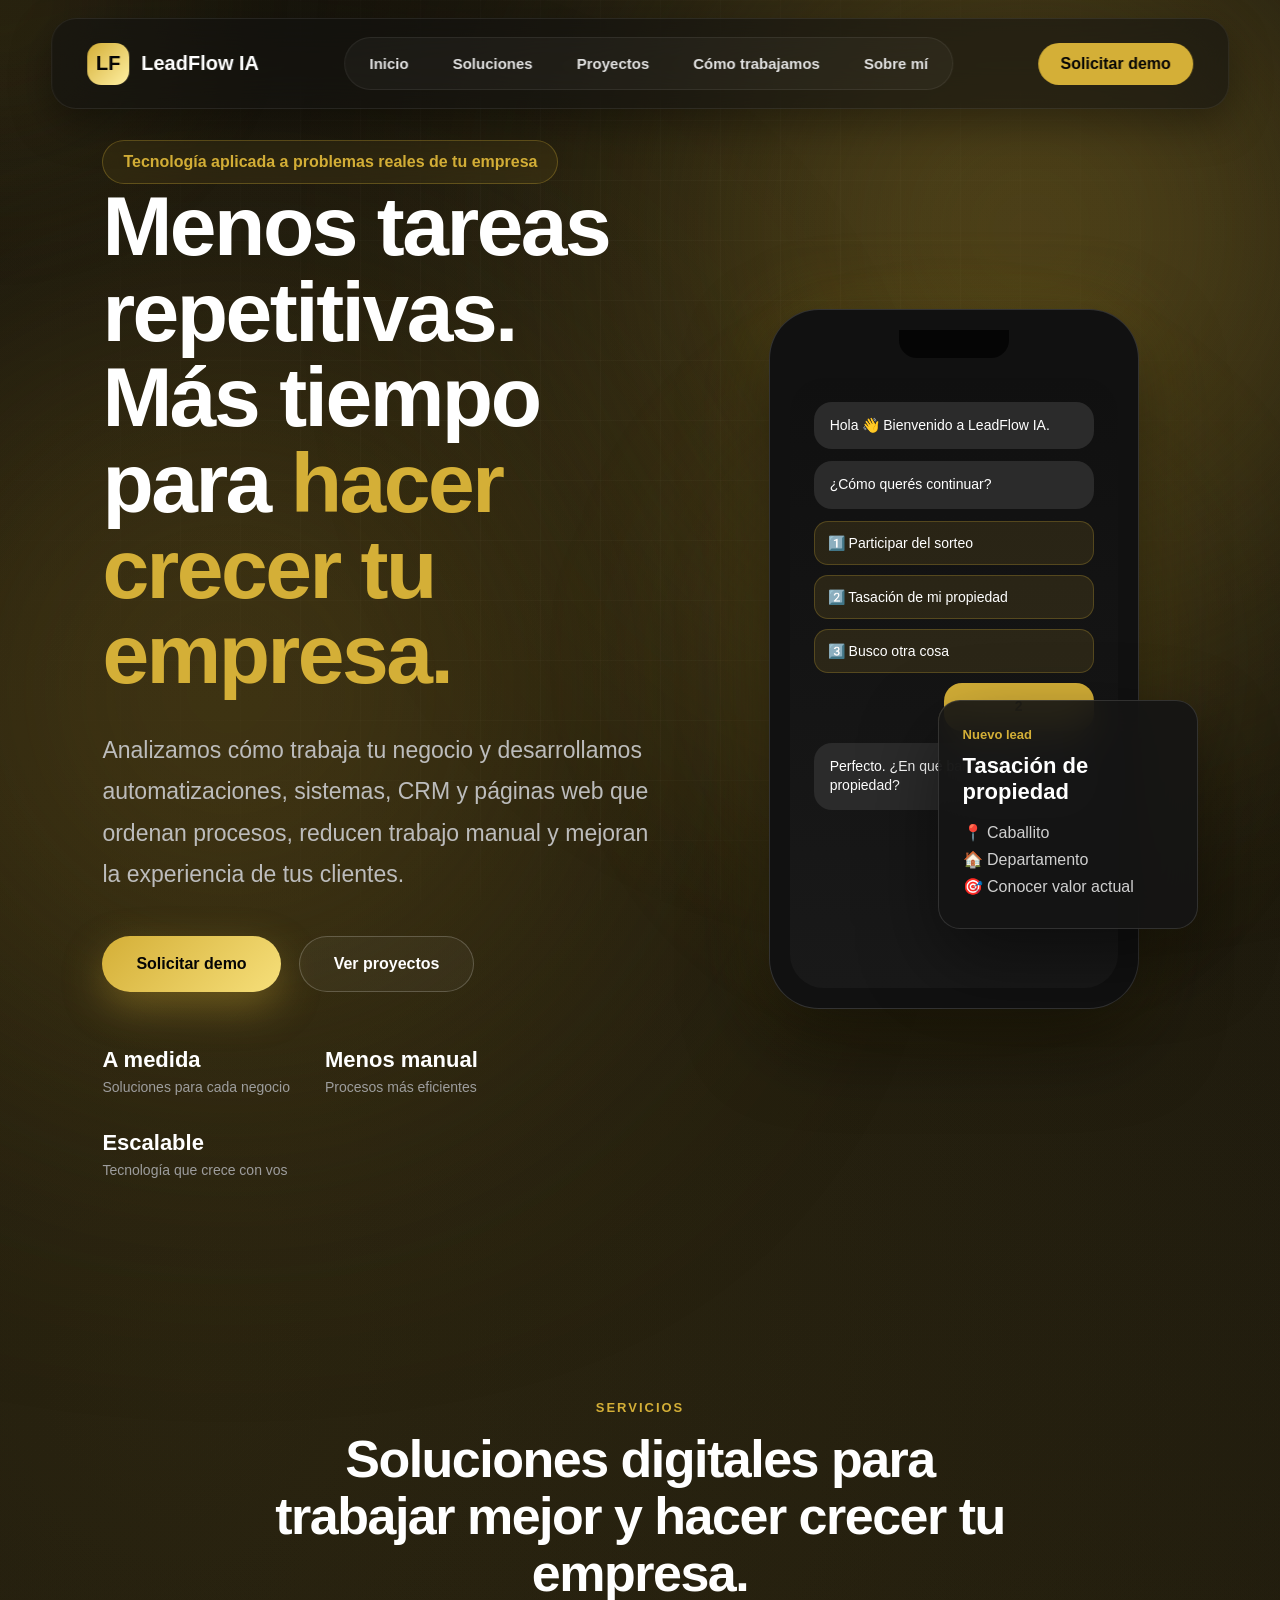
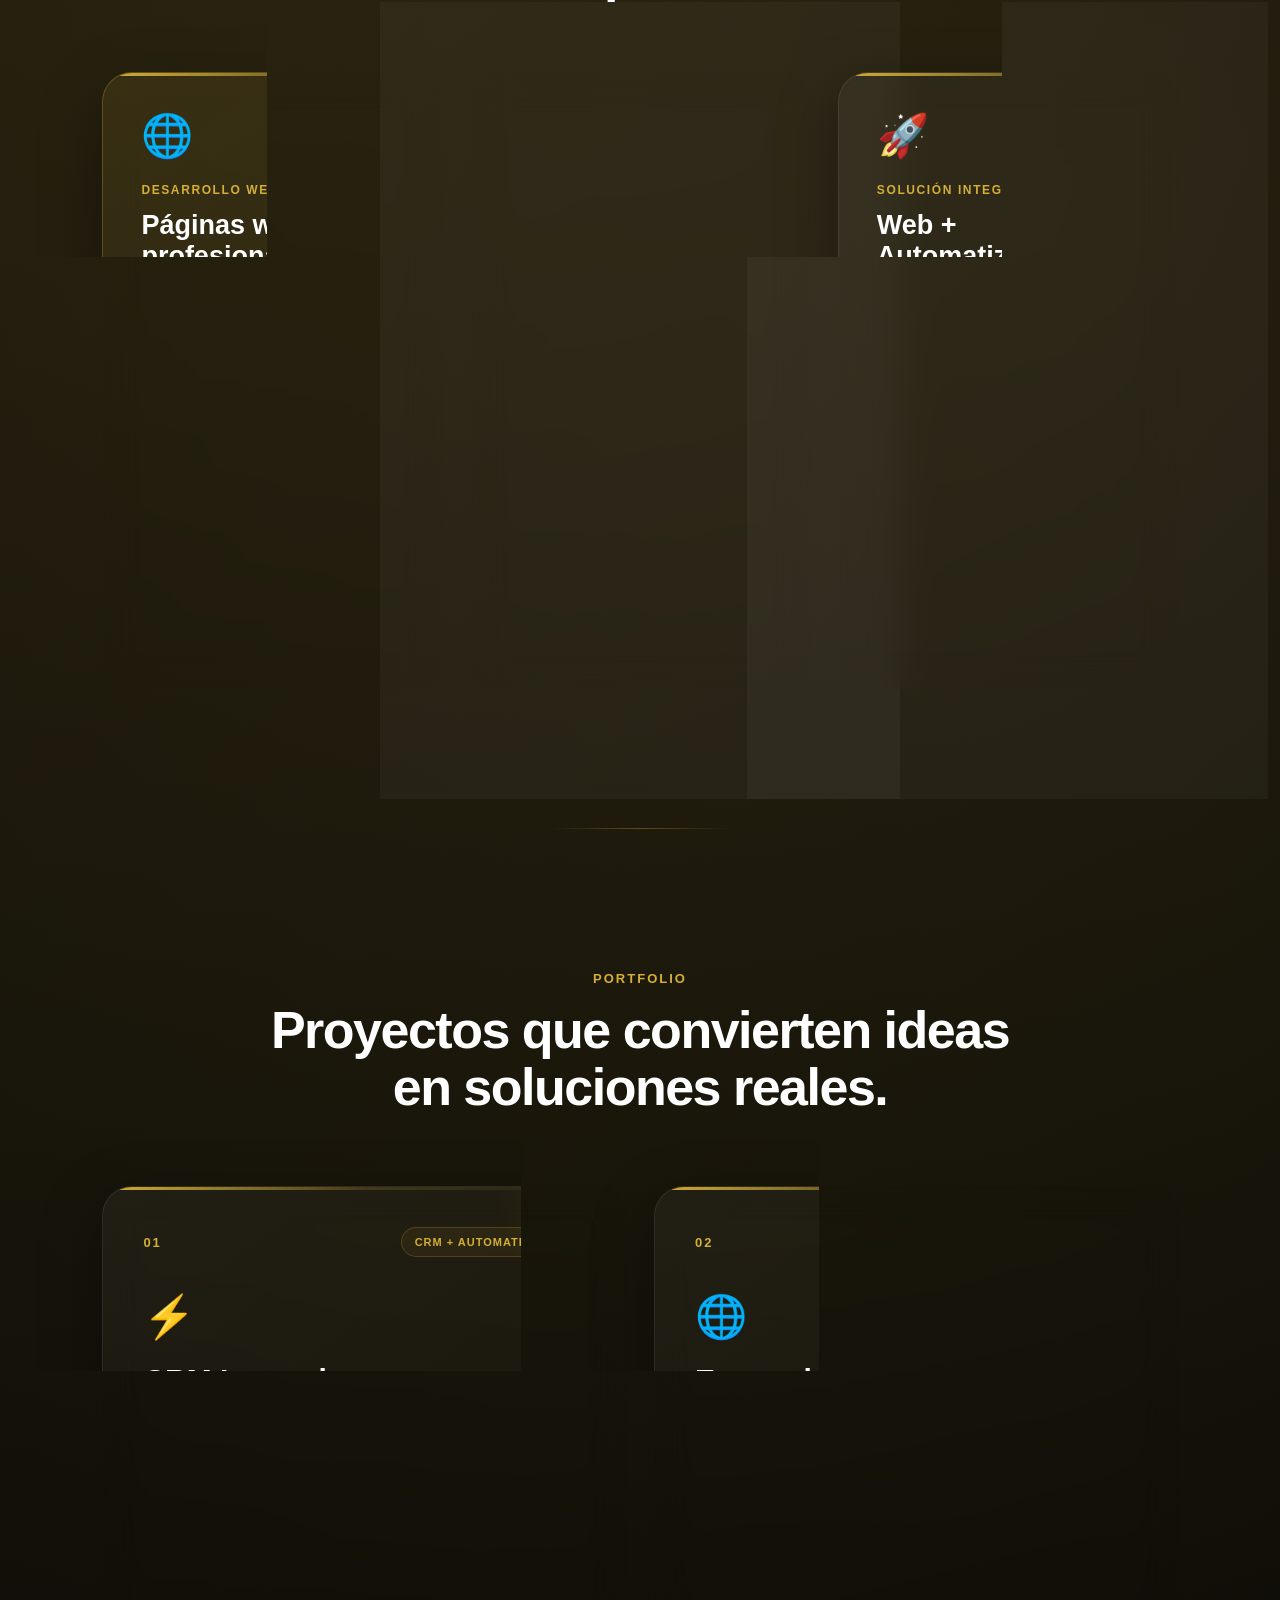
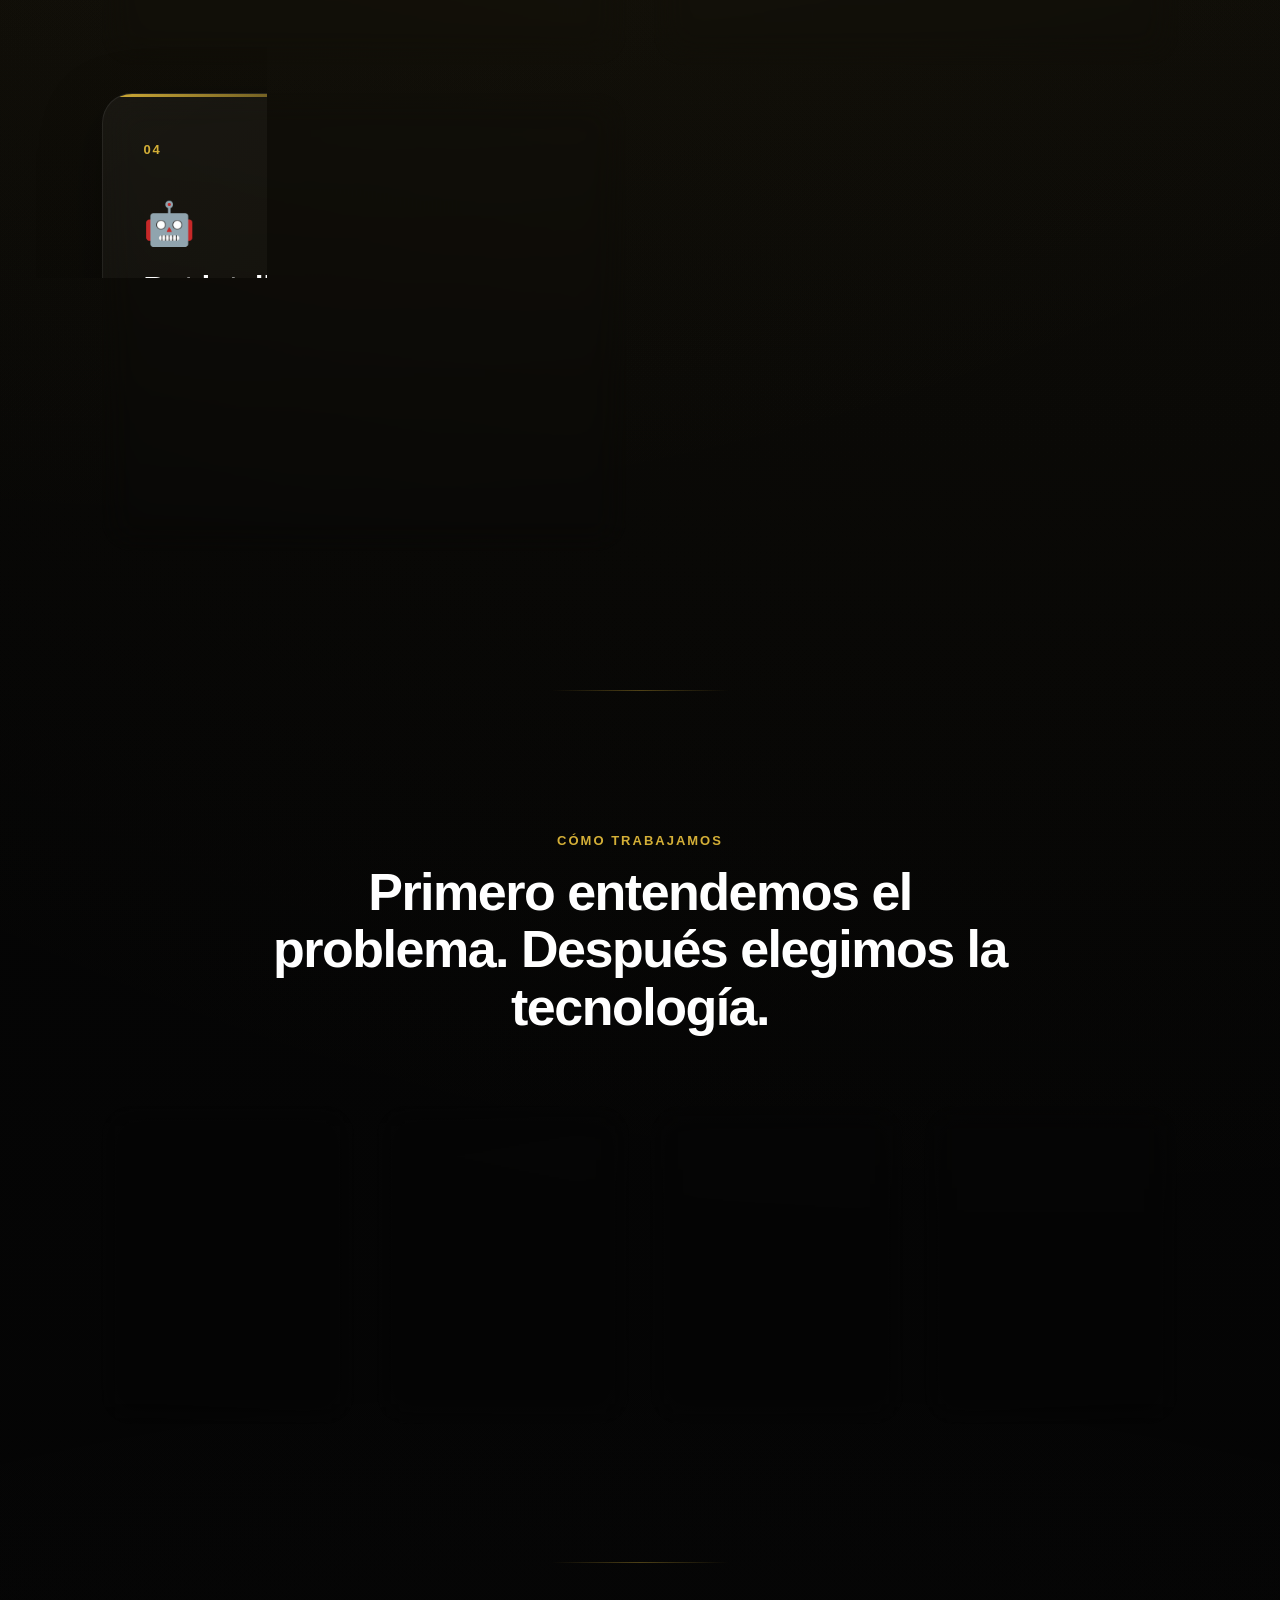
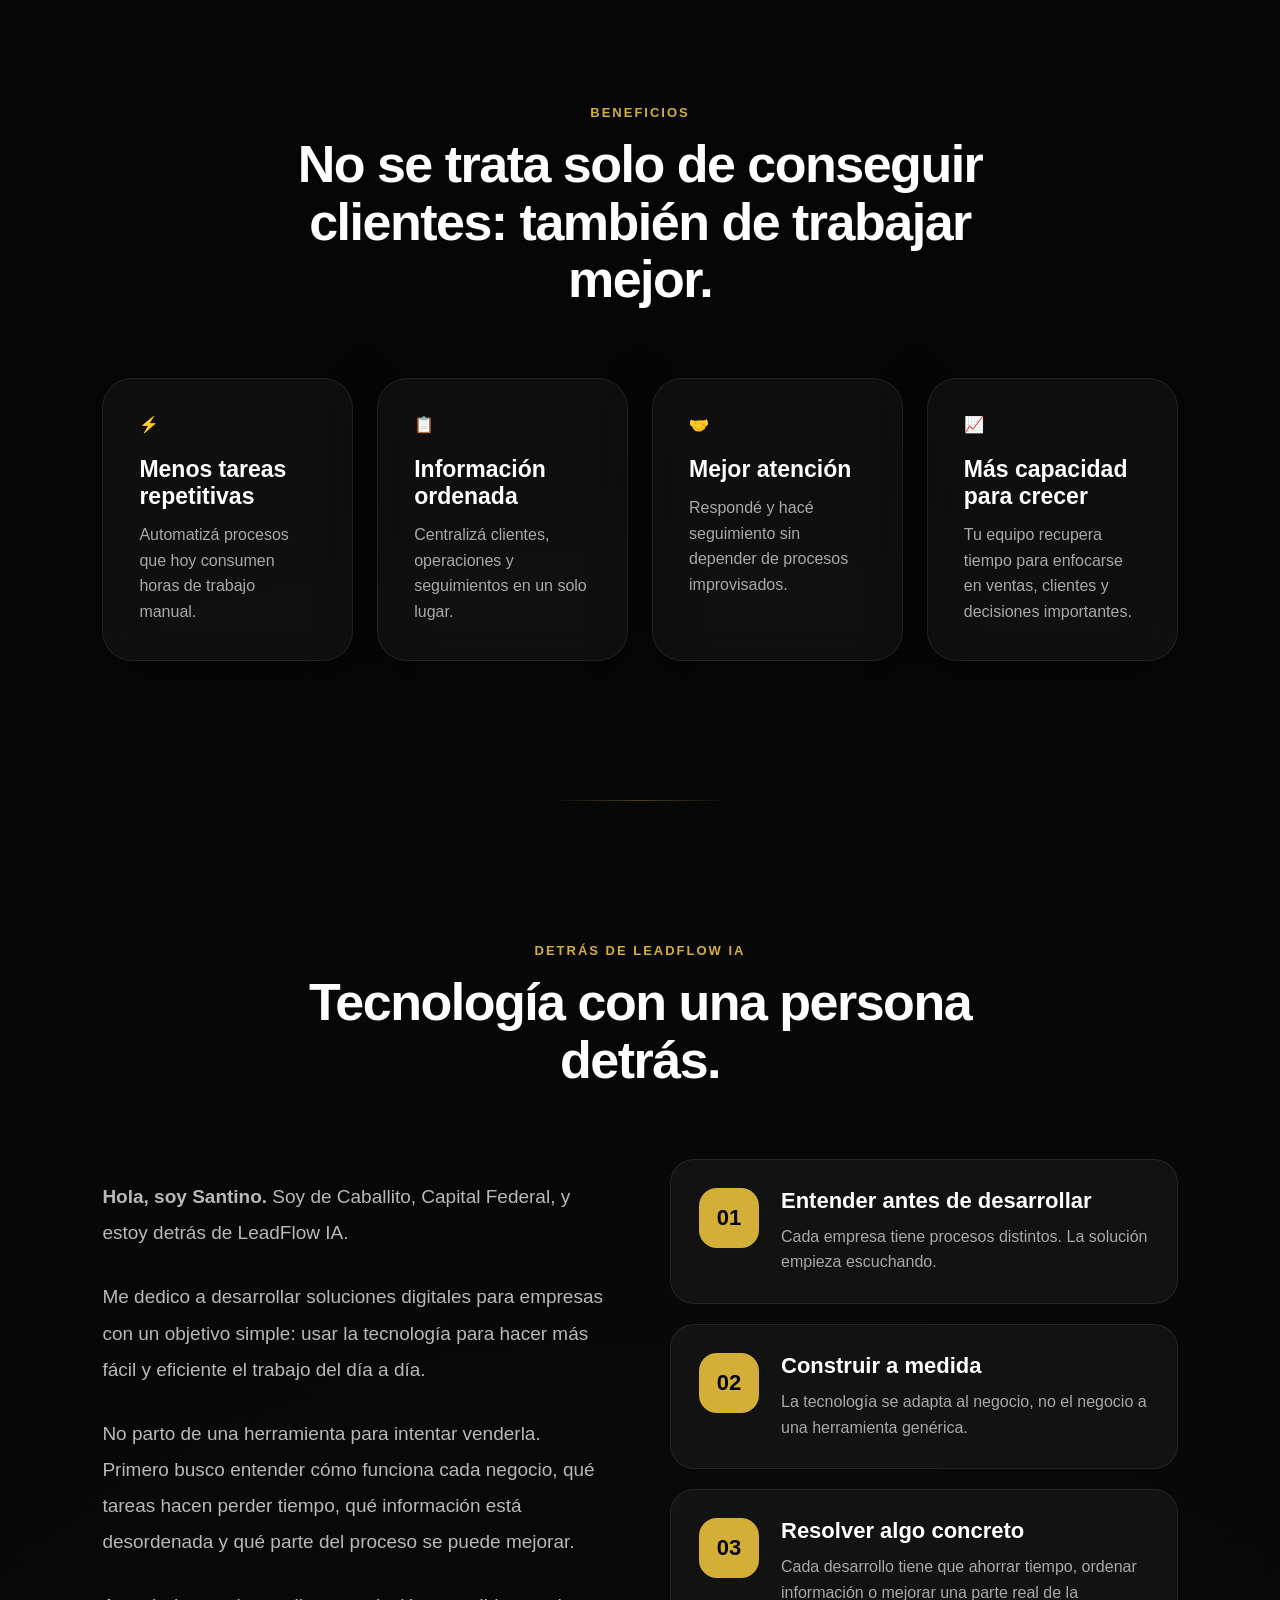
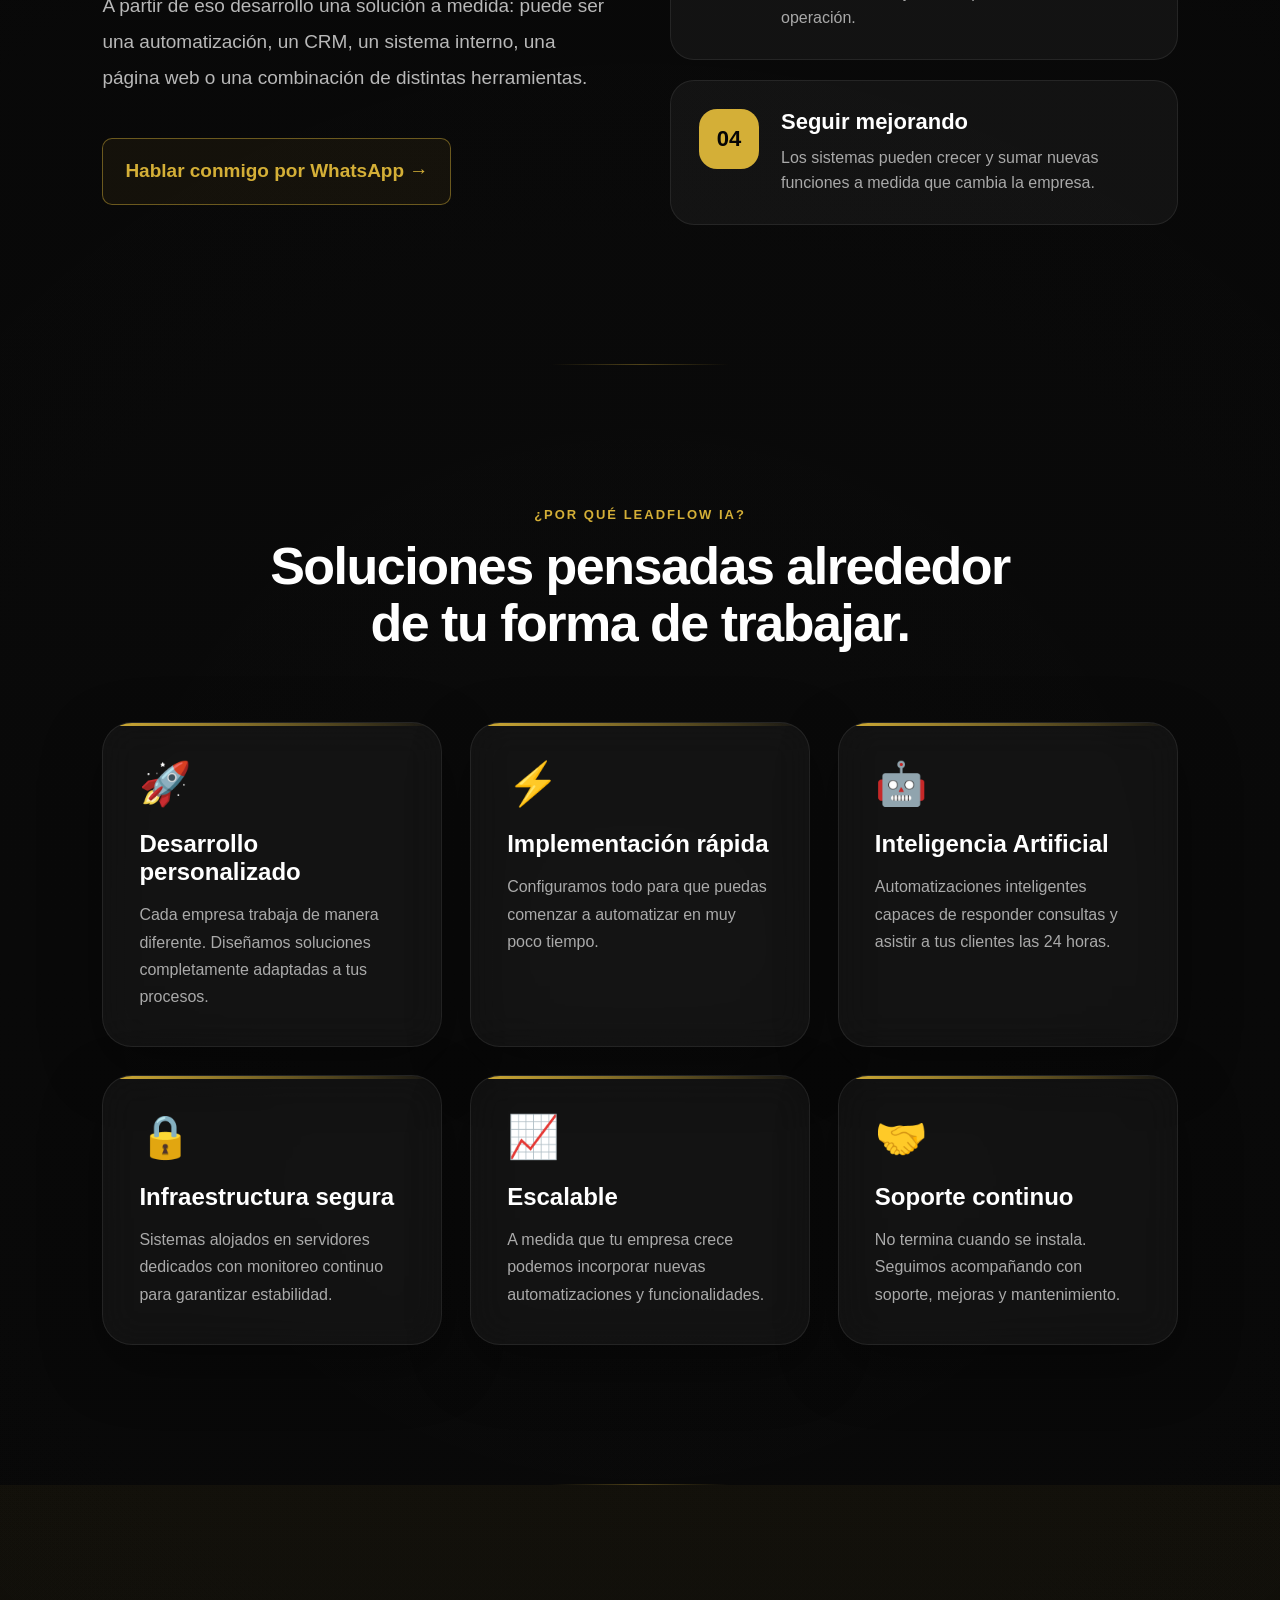
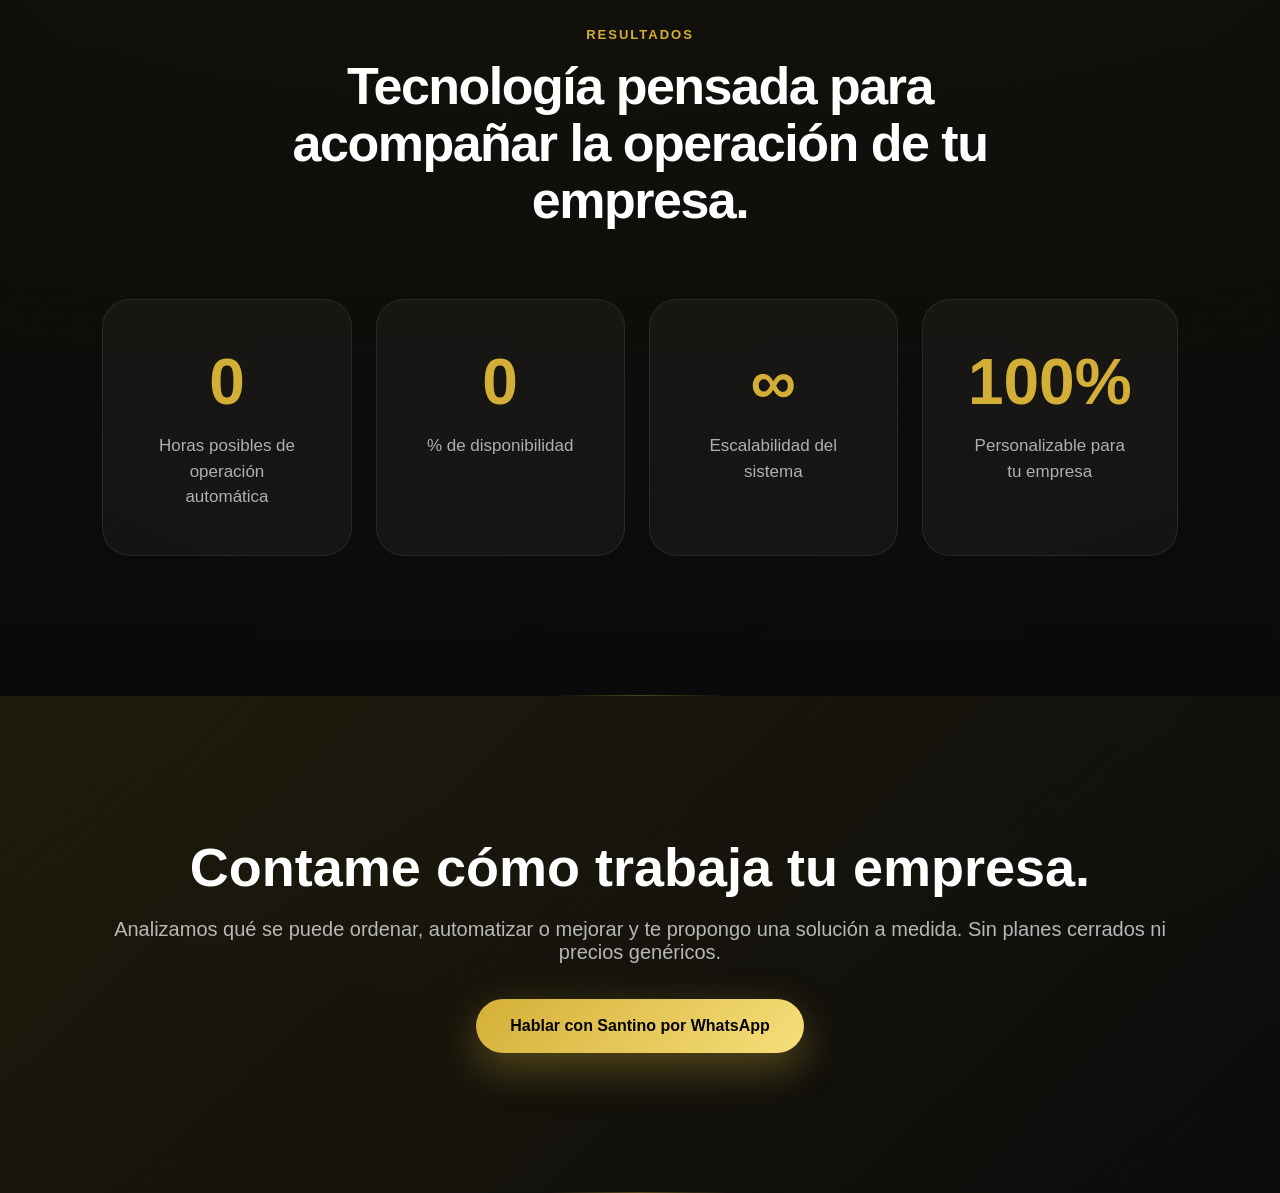
==== commit c72d56d1: "Update index.html" ====
--- a/index.html
+++ b/index.html
@@ -20,38 +20,38 @@
     </div>
 
     <nav>
-        <a href="#servicios">Servicios</a>
+        <a href="#inicio">Inicio</a>
+        <a href="#servicios">Soluciones</a>
         <a href="proyectos.html">Proyectos</a>
-        <a href="#funciona">Cómo funciona</a>
-        <a href="#beneficios">Beneficios</a>
-        <a href="#planes">Planes</a>
+        <a href="#funciona">Cómo trabajamos</a>
+        <a href="#santino">Sobre mí</a>
     </nav>
 
     <a href="#contacto" class="nav-cta">Solicitar demo</a>
   </header>
 
-  <section class="hero">
+  <section class="hero" id="inicio">
     <div class="hero-content">
-      <div class="badge">Automatización inteligente para WhatsApp</div>
+      <div class="badge">Tecnología aplicada a problemas reales de tu empresa</div>
 
       <h1>
-        Convertí mensajes de WhatsApp en
-        <span>clientes organizados.</span>
+        Menos tareas repetitivas. Más tiempo para
+        <span>hacer crecer tu empresa.</span>
       </h1>
 
       <p>
-        LeadFlow IA responde consultas, clasifica interesados y envía cada lead al asesor indicado, las 24 horas.
+        Analizamos cómo trabaja tu negocio y desarrollamos automatizaciones, sistemas, CRM y páginas web que ordenan procesos, reducen trabajo manual y mejoran la experiencia de tus clientes.
       </p>
 
       <div class="hero-actions">
         <a href="#contacto" class="btn primary">Solicitar demo</a>
-        <a href="#funciona" class="btn secondary">Ver cómo funciona</a>
+        <a href="proyectos.html" class="btn secondary">Ver proyectos</a>
       </div>
 
       <div class="trust">
-        <div><strong>24/7</strong><span>Atención automática</span></div>
-        <div><strong>+ Leads</strong><span>Mejor organizados</span></div>
-        <div><strong>VPS</strong><span>Servidor dedicado</span></div>
+        <div><strong>A medida</strong><span>Soluciones para cada negocio</span></div>
+        <div><strong>Menos manual</strong><span>Procesos más eficientes</span></div>
+        <div><strong>Escalable</strong><span>Tecnología que crece con vos</span></div>
       </div>
     </div>
 
@@ -84,7 +84,7 @@
 <section id="servicios" class="section services-section">
   <div class="section-title">
     <span>Servicios</span>
-    <h2>Tecnología y presencia digital para hacer crecer tu empresa.</h2>
+    <h2>Soluciones digitales para trabajar mejor y hacer crecer tu empresa.</h2>
   </div>
 
   <div class="services-grid">
@@ -106,12 +106,12 @@
       <div class="service-icon">⚙️</div>
       <span class="service-label">Automatización</span>
       <h3>Sistemas que trabajan por vos</h3>
-      <p>Automatizamos tareas repetitivas, atención y seguimiento para que tu equipo pueda enfocarse en vender y crecer.</p>
+      <p>Automatizamos tareas repetitivas, carga de información, atención, seguimiento y procesos internos para liberar tiempo del equipo.</p>
       <ul>
-        <li>Bots de WhatsApp</li>
-        <li>Seguimientos automáticos</li>
+        <li>Bots y atención automática</li>
+        <li>Seguimientos y recordatorios</li>
         <li>Integraciones y procesos internos</li>
-        <li>Disponibilidad 24/7</li>
+        <li>Reducción de tareas manuales</li>
       </ul>
     </div>
 
@@ -234,156 +234,61 @@
 </section>
 <section id="funciona" class="section">
     <div class="section-title">
-      <span>Proceso</span>
-      <h2>Del primer mensaje al asesor en segundos.</h2>
+      <span>Cómo trabajamos</span>
+      <h2>Primero entendemos el problema. Después elegimos la tecnología.</h2>
     </div>
 
     <div class="flow">
-      <div class="flow-card">
-        <span>01</span>
-        <h3>Cliente escribe</h3>
-        <p>El cliente consulta por WhatsApp desde cualquier canal.</p>
-      </div>
-
-      <div class="flow-card">
-        <span>02</span>
-        <h3>El bot responde</h3>
-        <p>Inicia la conversación y guía al cliente con preguntas simples.</p>
-      </div>
-
-      <div class="flow-card">
-        <span>03</span>
-        <h3>Clasifica</h3>
-        <p>Detecta si quiere comprar, vender, alquilar, tasar o consultar.</p>
-      </div>
-
-      <div class="flow-card">
-        <span>04</span>
-        <h3>Deriva</h3>
-        <p>Envía un resumen ordenado al asesor para continuar la gestión.</p>
-      </div>
+      <div class="flow-card"><span>01</span><h3>Escuchamos</h3><p>Nos contás cómo trabaja tu empresa, qué tareas consumen tiempo y dónde aparecen los principales problemas.</p></div>
+      <div class="flow-card"><span>02</span><h3>Analizamos</h3><p>Detectamos oportunidades para ordenar procesos, automatizar tareas o mejorar la atención y el seguimiento.</p></div>
+      <div class="flow-card"><span>03</span><h3>Desarrollamos</h3><p>Creamos la solución adecuada: automatización, CRM, sistema interno, web o una combinación de herramientas.</p></div>
+      <div class="flow-card"><span>04</span><h3>Implementamos</h3><p>Probamos, ponemos en marcha y acompañamos la solución para que realmente se integre al trabajo diario.</p></div>
     </div>
   </section>
 <section id="beneficios" class="section">
   <div class="section-title">
     <span>Beneficios</span>
-    <h2>Más velocidad, menos trabajo manual y leads mejor organizados.</h2>
+    <h2>No se trata solo de conseguir clientes: también de trabajar mejor.</h2>
   </div>
 
   <div class="benefit-grid">
-    <div class="benefit-card">📲<h3>Atención inmediata</h3><p>Responde consultas apenas llegan.</p></div>
-    <div class="benefit-card">🌙<h3>Disponible 24/7</h3><p>Funciona incluso fuera del horario laboral.</p></div>
-    <div class="benefit-card">📋<h3>Leads ordenados</h3><p>Envía resúmenes claros al asesor.</p></div>
-    <div class="benefit-card">⚙️<h3>Personalizable</h3><p>Se adapta a cada negocio y rubro.</p></div>
+    <div class="benefit-card">⚡<h3>Menos tareas repetitivas</h3><p>Automatizá procesos que hoy consumen horas de trabajo manual.</p></div>
+    <div class="benefit-card">📋<h3>Información ordenada</h3><p>Centralizá clientes, operaciones y seguimientos en un solo lugar.</p></div>
+    <div class="benefit-card">🤝<h3>Mejor atención</h3><p>Respondé y hacé seguimiento sin depender de procesos improvisados.</p></div>
+    <div class="benefit-card">📈<h3>Más capacidad para crecer</h3><p>Tu equipo recupera tiempo para enfocarse en ventas, clientes y decisiones importantes.</p></div>
   </div>
 </section>
 
 
 
 
-<section id="nosotros" class="section about-section">
-
-    <div class="section-title">
-        <span>Quiénes somos</span>
-        <h2>No vendemos bots. Creamos soluciones para hacer crecer empresas.</h2>
-    </div>
-
+<section id="santino" class="section about-section">
+    <div class="section-title">
+        <span>Detrás de LeadFlow IA</span>
+        <h2>Tecnología con una persona detrás.</h2>
+    </div>
     <div class="about-grid">
-
-    <div class="about-text">
-
-        <p>
-            <strong>LeadFlow IA</strong> nace con una idea simple: usar la tecnología
-            para resolver problemas reales dentro de las empresas.
-        </p>
-
-        <p>
-            Nos especializamos en el desarrollo de <strong>automatizaciones,
-            inteligencia artificial, sistemas personalizados y páginas web</strong>,
-            creando soluciones pensadas específicamente para la forma de trabajar
-            de cada negocio.
-        </p>
-
-        <p>
-            No trabajamos con soluciones genéricas. Primero entendemos cómo funciona
-            cada empresa, qué tareas consumen tiempo y dónde existen oportunidades
-            de mejora. A partir de ahí diseñamos herramientas que permitan
-            automatizar procesos, organizar clientes y mejorar la atención.
-        </p>
-
-        <p>
-            Desde un bot de WhatsApp hasta un CRM, una plataforma interna o una
-            página web profesional, nuestro objetivo es integrar tecnología que
-            realmente aporte valor y pueda crecer junto con la empresa.
-        </p>
-
-        <a
-            href="https://wa.me/5491124656297?text=Hola%20LeadFlow%20IA,%20vi%20su%20página%20y%20me%20gustaría%20recibir%20más%20información."
-            target="_blank"
-            class="about-whatsapp"
-        >
-            Contactanos por WhatsApp →
-        </a>
-
-    </div>
-
-        <div class="about-box">
-
-            <div class="about-item">
-                <div class="about-number">01</div>
-
-                <div>
-                    <h3>Analizamos</h3>
-                    <p>Estudiamos cómo trabaja tu empresa y detectamos oportunidades de automatización.</p>
-                </div>
-
-            </div>
-
-            <div class="about-item">
-
-                <div class="about-number">02</div>
-
-                <div>
-                    <h3>Diseñamos</h3>
-                    <p>Creamos una solución personalizada según tus procesos y objetivos.</p>
-                </div>
-
-            </div>
-
-            <div class="about-item">
-
-                <div class="about-number">03</div>
-
-                <div>
-                    <h3>Implementamos</h3>
-                    <p>Configuramos el sistema, realizamos pruebas y dejamos todo funcionando.</p>
-                </div>
-
-            </div>
-
-            <div class="about-item">
-
-                <div class="about-number">04</div>
-
-                <div>
-                    <h3>Acompañamos</h3>
-                    <p>Brindamos soporte, mantenimiento y mejoras para que el sistema siga creciendo.</p>
-                </div>
-
-            </div>
-
-        </div>
-
-    </div>
-
-</section>
-
+      <div class="about-text">
+        <p><strong>Hola, soy Santino.</strong> Soy de Caballito, Capital Federal, y estoy detrás de LeadFlow IA.</p>
+        <p>Me dedico a desarrollar soluciones digitales para empresas con un objetivo simple: usar la tecnología para hacer más fácil y eficiente el trabajo del día a día.</p>
+        <p>No parto de una herramienta para intentar venderla. Primero busco entender cómo funciona cada negocio, qué tareas hacen perder tiempo, qué información está desordenada y qué parte del proceso se puede mejorar.</p>
+        <p>A partir de eso desarrollo una solución a medida: puede ser una automatización, un CRM, un sistema interno, una página web o una combinación de distintas herramientas.</p>
+        <a href="https://wa.me/5491124656297?text=Hola%20Santino,%20vi%20la%20página%20de%20LeadFlow%20IA%20y%20me%20gustaría%20contarte%20sobre%20mi%20empresa." target="_blank" class="about-whatsapp">Hablar conmigo por WhatsApp →</a>
+      </div>
+      <div class="about-box">
+        <div class="about-item"><div class="about-number">01</div><div><h3>Entender antes de desarrollar</h3><p>Cada empresa tiene procesos distintos. La solución empieza escuchando.</p></div></div>
+        <div class="about-item"><div class="about-number">02</div><div><h3>Construir a medida</h3><p>La tecnología se adapta al negocio, no el negocio a una herramienta genérica.</p></div></div>
+        <div class="about-item"><div class="about-number">03</div><div><h3>Resolver algo concreto</h3><p>Cada desarrollo tiene que ahorrar tiempo, ordenar información o mejorar una parte real de la operación.</p></div></div>
+        <div class="about-item"><div class="about-number">04</div><div><h3>Seguir mejorando</h3><p>Los sistemas pueden crecer y sumar nuevas funciones a medida que cambia la empresa.</p></div></div>
+      </div>
+    </div>
+</section>
 
 <section class="section">
 
     <div class="section-title">
         <span>¿Por qué LeadFlow IA?</span>
-        <h2>Más que un bot. Una solución tecnológica para tu empresa.</h2>
+        <h2>Soluciones pensadas alrededor de tu forma de trabajar.</h2>
     </div>
 
     <div class="why-grid">
@@ -450,14 +355,14 @@
 
     <div class="section-title">
         <span>Resultados</span>
-        <h2>Tecnología pensada para que tu empresa nunca deje de responder.</h2>
+        <h2>Tecnología pensada para acompañar la operación de tu empresa.</h2>
     </div>
 
     <div class="stats-grid">
 
         <div class="stat-card">
             <h2 class="counter" data-target="24">0</h2>
-            <span>Horas de atención automática</span>
+            <span>Horas posibles de operación automática</span>
         </div>
 
         <div class="stat-card">
@@ -479,31 +384,10 @@
 
 </section>
 
-<section id="planes" class="section pricing-section">
-  <div class="section-title">
-    <span>Plan</span>
-    <h2>Implementación completa y mantenimiento mensual.</h2>
-  </div>
-
-  <div class="pricing-card">
-    <div>
-      <h3>Implementación</h3>
-      <p class="price">USD 600</p>
-      <span>Configuración, instalación y puesta en marcha.</span>
-    </div>
-
-    <div>
-      <h3>Mantenimiento</h3>
-      <p class="price">USD 100/mes</p>
-      <span>Servidor, soporte, monitoreo y ajustes menores.</span>
-    </div>
-  </div>
-</section>
-
 <section id="contacto" class="section cta-section">
-  <h2>Automatizá la atención de tu empresa.</h2>
-  <p>Pedí una demo y te mostramos cómo funcionaría en tu negocio.</p>
-  <a href="https://wa.me/5491124656297" target="_blank" class="btn primary">Hablar por WhatsApp</a>
+  <h2>Contame cómo trabaja tu empresa.</h2>
+  <p>Analizamos qué se puede ordenar, automatizar o mejorar y te propongo una solución a medida. Sin planes cerrados ni precios genéricos.</p>
+  <a href="https://wa.me/5491124656297" target="_blank" class="btn primary">Hablar con Santino por WhatsApp</a>
 </section>
 </body>
 </html>
--- a/style.css
+++ b/style.css
@@ -97,19 +97,51 @@
 }
 
 nav{
-  display:flex;
-  gap:30px;
+    display:flex;
+    align-items:center;
+    gap:8px;
+
+    padding:6px;
+
+    border-radius:999px;
+
+    background:rgba(255,255,255,.035);
+    border:1px solid rgba(255,255,255,.07);
 }
 
 nav a{
-  color:#bdbdbd;
-  text-decoration:none;
-  font-size:15px;
-  transition:.3s;
+    position:relative;
+
+    color:#e2e2e2;
+    text-decoration:none;
+
+    font-size:15px;
+    font-weight:700;
+
+    padding:11px 18px;
+
+    border-radius:999px;
+
+    transition:
+        color .3s ease,
+        background .3s ease,
+        transform .3s ease,
+        box-shadow .3s ease;
 }
 
 nav a:hover{
-  color:#d4af37;
+    color:#050505;
+
+    background:linear-gradient(
+        135deg,
+        #d4af37,
+        #f6df7a
+    );
+
+    transform:translateY(-2px);
+
+    box-shadow:
+        0 8px 25px rgba(212,175,55,.20);
 }
 
 .nav-cta{
@@ -1194,4 +1226,817 @@
 
     box-shadow:
         0 10px 30px rgba(212,175,55,.20);
-}+}
+
+/* ===========================
+   PROJECTS
+=========================== */
+
+.projects-section{
+    position:relative;
+}
+
+.projects-grid{
+    display:grid;
+    grid-template-columns:repeat(2,1fr);
+    gap:28px;
+    max-width:1200px;
+    margin:auto;
+}
+
+.project-card{
+    position:relative;
+    overflow:hidden;
+
+    min-height:430px;
+    padding:40px;
+
+    border-radius:30px;
+
+    background:
+        linear-gradient(
+            145deg,
+            rgba(255,255,255,.045),
+            rgba(212,175,55,.025)
+        );
+
+    border:1px solid rgba(255,255,255,.08);
+
+    backdrop-filter:blur(18px);
+
+    box-shadow:
+        0 20px 60px rgba(0,0,0,.35);
+
+    transition:
+        transform .45s ease,
+        border-color .45s ease,
+        box-shadow .45s ease;
+}
+
+
+/* línea dorada superior */
+
+.project-card::before{
+    content:"";
+
+    position:absolute;
+
+    top:0;
+    left:0;
+
+    width:100%;
+    height:3px;
+
+    background:
+        linear-gradient(
+            90deg,
+            #d4af37,
+            rgba(212,175,55,.2),
+            transparent
+        );
+}
+
+
+/* glow */
+
+.project-card::after{
+    content:"";
+
+    position:absolute;
+
+    width:250px;
+    height:250px;
+
+    right:-120px;
+    top:-120px;
+
+    border-radius:50%;
+
+    background:
+        radial-gradient(
+            circle,
+            rgba(212,175,55,.15),
+            transparent 70%
+        );
+
+    transition:.5s;
+
+    pointer-events:none;
+}
+
+
+.project-card:hover{
+    transform:translateY(-12px);
+
+    border-color:rgba(212,175,55,.5);
+
+    box-shadow:
+        0 30px 80px rgba(212,175,55,.14);
+}
+
+
+.project-card:hover::after{
+    transform:scale(1.4);
+}
+
+
+/* encabezado */
+
+.project-top{
+    display:flex;
+
+    justify-content:space-between;
+    align-items:center;
+
+    gap:20px;
+
+    margin-bottom:35px;
+}
+
+
+.project-number{
+    color:#d4af37;
+
+    font-size:13px;
+
+    font-weight:900;
+
+    letter-spacing:2px;
+}
+
+
+.project-type{
+    padding:8px 13px;
+
+    border-radius:999px;
+
+    border:1px solid rgba(212,175,55,.22);
+
+    background:rgba(212,175,55,.07);
+
+    color:#d4af37;
+
+    font-size:11px;
+
+    font-weight:800;
+
+    text-transform:uppercase;
+
+    letter-spacing:1px;
+}
+
+
+/* icono */
+
+.project-icon{
+    font-size:42px;
+
+    margin-bottom:22px;
+}
+
+
+/* texto */
+
+.project-card h3{
+    font-size:30px;
+
+    margin-bottom:16px;
+}
+
+
+.project-card > p{
+    color:#aaa;
+
+    line-height:1.75;
+
+    font-size:16px;
+
+    max-width:520px;
+}
+
+
+/* tecnologías */
+
+.project-tags{
+    display:flex;
+
+    flex-wrap:wrap;
+
+    gap:9px;
+
+    margin-top:28px;
+}
+
+
+.project-tags span{
+    padding:7px 12px;
+
+    border-radius:8px;
+
+    background:rgba(255,255,255,.05);
+
+    border:1px solid rgba(255,255,255,.08);
+
+    color:#bbb;
+
+    font-size:12px;
+}
+
+
+/* botón */
+
+.project-link{
+    display:inline-flex;
+
+    align-items:center;
+
+    margin-top:30px;
+
+    color:#d4af37;
+
+    text-decoration:none;
+
+    font-weight:800;
+
+    transition:.3s;
+}
+
+
+.project-link:hover{
+    transform:translateX(7px);
+
+    color:#f6df7a;
+}
+
+
+/* responsive */
+
+@media(max-width:900px){
+
+    .projects-grid{
+        grid-template-columns:1fr;
+    }
+
+}
+
+
+@media(max-width:600px){
+
+    .project-card{
+        padding:30px;
+        min-height:auto;
+    }
+
+    .project-top{
+        align-items:flex-start;
+        flex-direction:column;
+    }
+
+}
+
+/* ===========================
+   PORTFOLIO PAGE
+=========================== */
+
+.projects-hero{
+    min-height:78vh;
+    padding:180px 8% 100px;
+
+    display:flex;
+    align-items:center;
+    justify-content:center;
+
+    text-align:center;
+}
+
+.projects-hero-content{
+    max-width:1000px;
+}
+
+.projects-eyebrow{
+    display:inline-block;
+
+    color:#d4af37;
+
+    font-size:13px;
+    font-weight:900;
+    letter-spacing:3px;
+
+    margin-bottom:25px;
+}
+
+.projects-hero h1{
+    font-size:76px;
+    line-height:1.05;
+    letter-spacing:-3px;
+
+    margin-bottom:30px;
+}
+
+.projects-hero h1 span{
+    color:#d4af37;
+}
+
+.projects-hero p{
+    max-width:720px;
+
+    margin:0 auto;
+
+    color:#aaa;
+
+    font-size:20px;
+    line-height:1.8;
+}
+
+.projects-hero-actions{
+    margin-top:40px;
+
+    display:flex;
+    justify-content:center;
+    gap:15px;
+
+    flex-wrap:wrap;
+}
+
+
+/* FILTROS */
+
+.project-filters{
+    display:flex;
+    justify-content:center;
+    align-items:center;
+
+    flex-wrap:wrap;
+
+    gap:12px;
+
+    margin:-25px 0 55px;
+}
+
+.filter-btn{
+    padding:12px 20px;
+
+    border-radius:999px;
+
+    border:1px solid rgba(255,255,255,.1);
+
+    background:rgba(255,255,255,.035);
+
+    color:#aaa;
+
+    cursor:pointer;
+
+    font-size:14px;
+    font-weight:700;
+
+    transition:.3s;
+}
+
+.filter-btn:hover{
+    color:white;
+
+    border-color:rgba(212,175,55,.4);
+}
+
+.filter-btn.active{
+    background:#d4af37;
+
+    border-color:#d4af37;
+
+    color:#050505;
+}
+
+
+/* INFORMACIÓN PROYECTO */
+
+.portfolio-project{
+    min-height:570px;
+}
+
+.project-details{
+    display:grid;
+
+    grid-template-columns:1fr 1fr;
+
+    gap:15px;
+
+    margin-top:28px;
+}
+
+.project-details > div{
+    padding:18px;
+
+    border-radius:15px;
+
+    background:rgba(0,0,0,.22);
+
+    border:1px solid rgba(255,255,255,.06);
+}
+
+.project-details span{
+    display:block;
+
+    margin-bottom:8px;
+
+    color:#d4af37;
+
+    font-size:11px;
+    font-weight:900;
+
+    letter-spacing:1.3px;
+
+    text-transform:uppercase;
+}
+
+.project-details p{
+    color:#999;
+
+    font-size:13px;
+
+    line-height:1.6;
+}
+
+
+/* ANIMACIÓN FILTROS */
+
+.portfolio-project{
+    transition:
+        opacity .35s ease,
+        transform .35s ease,
+        border-color .45s ease,
+        box-shadow .45s ease;
+}
+
+.portfolio-project.project-hidden{
+    display:none;
+}
+
+
+/* CTA FINAL */
+
+.portfolio-cta{
+    max-width:1100px;
+
+    margin:40px auto 120px;
+
+    border-radius:40px;
+
+    border:1px solid rgba(212,175,55,.18);
+
+    background:
+        radial-gradient(
+            circle at 50% 0%,
+            rgba(212,175,55,.13),
+            transparent 50%
+        ),
+        rgba(255,255,255,.025);
+}
+
+.portfolio-cta h2{
+    max-width:800px;
+
+    margin:15px auto 20px;
+}
+
+
+/* RESPONSIVE */
+
+@media(max-width:900px){
+
+    .projects-hero{
+        padding-top:150px;
+    }
+
+    .projects-hero h1{
+        font-size:52px;
+        letter-spacing:-2px;
+    }
+
+    .project-details{
+        grid-template-columns:1fr;
+    }
+
+}
+
+
+@media(max-width:600px){
+
+    .projects-hero h1{
+        font-size:42px;
+    }
+
+    .projects-hero p{
+        font-size:17px;
+    }
+
+    .project-filters{
+        margin-bottom:40px;
+    }
+
+    .filter-btn{
+        font-size:12px;
+        padding:10px 15px;
+    }
+
+    .portfolio-project{
+        min-height:auto;
+    }
+
+}
+
+/* BOTÓN VER PROYECTO */
+
+.crm-gallery-btn{
+    appearance:none;
+    -webkit-appearance:none;
+
+    display:inline-flex;
+    align-items:center;
+    justify-content:center;
+
+    width:auto;
+    margin-top:26px;
+    padding:13px 22px;
+
+    background:rgba(212,175,55,.08);
+
+    border:1px solid rgba(212,175,55,.35);
+    border-radius:999px;
+
+    color:#d4af37;
+
+    font-family:inherit;
+    font-size:13px;
+    font-weight:800;
+
+    cursor:pointer;
+
+    transition:
+        background .3s ease,
+        color .3s ease,
+        transform .3s ease,
+        box-shadow .3s ease;
+}
+
+.crm-gallery-btn:hover{
+    background:#d4af37;
+    color:#050505;
+
+    transform:translateY(-2px);
+
+    box-shadow:
+        0 10px 30px rgba(212,175,55,.20);
+}
+
+/* ===========================
+   MODAL CRM
+=========================== */
+
+.project-modal{
+    position:fixed;
+    inset:0;
+
+    z-index:9999;
+
+    display:flex;
+    align-items:center;
+    justify-content:center;
+
+    padding:30px;
+
+    background:rgba(0,0,0,.88);
+    backdrop-filter:blur(14px);
+
+    opacity:0;
+    visibility:hidden;
+
+    transition:.3s ease;
+}
+
+.project-modal.active{
+    opacity:1;
+    visibility:visible;
+}
+
+
+.project-modal-content{
+    position:relative;
+
+    width:min(1200px, 95vw);
+    max-height:92vh;
+
+    overflow:auto;
+
+    padding:40px;
+
+    border-radius:30px;
+
+    background:#0d0d0d;
+
+    border:1px solid rgba(212,175,55,.25);
+
+    box-shadow:
+        0 30px 100px rgba(0,0,0,.8),
+        0 0 60px rgba(212,175,55,.08);
+}
+
+
+.modal-close{
+    position:absolute;
+
+    top:20px;
+    right:25px;
+
+    width:45px;
+    height:45px;
+
+    border-radius:50%;
+
+    border:1px solid rgba(255,255,255,.1);
+
+    background:rgba(255,255,255,.05);
+
+    color:white;
+
+    font-size:27px;
+
+    cursor:pointer;
+
+    transition:.3s;
+}
+
+.modal-close:hover{
+    background:#d4af37;
+    color:#000;
+
+    transform:rotate(90deg);
+}
+
+
+.modal-header{
+    text-align:center;
+
+    max-width:700px;
+
+    margin:0 auto 30px;
+}
+
+.modal-header h2{
+    font-size:38px;
+
+    margin-bottom:10px;
+}
+
+.modal-header p{
+    color:#999;
+
+    line-height:1.7;
+}
+
+
+.modal-gallery{
+    display:grid;
+
+    grid-template-columns:60px 1fr 60px;
+
+    align-items:center;
+
+    gap:20px;
+}
+
+
+.gallery-image-container{
+    overflow:hidden;
+
+    border-radius:20px;
+
+    border:1px solid rgba(255,255,255,.08);
+
+    background:#050505;
+}
+
+
+.gallery-image-container img{
+    display:block;
+
+    width:100%;
+    max-height:620px;
+
+    object-fit:contain;
+
+    background:#050505;
+}
+
+
+.gallery-info{
+    display:flex;
+
+    justify-content:space-between;
+    align-items:center;
+
+    padding:16px 20px;
+
+    color:#aaa;
+
+    font-size:14px;
+}
+
+
+#crmCounter{
+    color:#d4af37;
+
+    font-weight:800;
+}
+
+
+.gallery-arrow{
+    width:55px;
+    height:55px;
+
+    border-radius:50%;
+
+    border:1px solid rgba(212,175,55,.3);
+
+    background:rgba(212,175,55,.07);
+
+    color:#d4af37;
+
+    font-size:22px;
+
+    cursor:pointer;
+
+    transition:.3s;
+}
+
+
+.gallery-arrow:hover{
+    background:#d4af37;
+
+    color:#050505;
+
+    transform:scale(1.08);
+}
+
+
+@media(max-width:700px){
+
+    .project-modal{
+        padding:12px;
+    }
+
+    .project-modal-content{
+        padding:60px 15px 20px;
+    }
+
+    .modal-header h2{
+        font-size:28px;
+    }
+
+    .modal-gallery{
+        grid-template-columns:45px 1fr 45px;
+
+        gap:7px;
+    }
+
+    .gallery-arrow{
+        width:42px;
+        height:42px;
+    }
+
+}
+
+.bot-gallery-btn{
+    appearance:none;
+    -webkit-appearance:none;
+
+    display:inline-flex;
+    align-items:center;
+    justify-content:center;
+
+    width:auto;
+    margin-top:26px;
+    padding:13px 22px;
+
+    background:rgba(212,175,55,.08);
+
+    border:1px solid rgba(212,175,55,.35);
+    border-radius:999px;
+
+    color:#d4af37;
+
+    font-family:inherit;
+    font-size:13px;
+    font-weight:800;
+
+    cursor:pointer;
+
+    transition:.3s ease;
+}
+
+.bot-gallery-btn:hover{
+    background:#d4af37;
+    color:#050505;
+    transform:translateY(-2px);
+
+    box-shadow:0 10px 30px rgba(212,175,55,.20);
+}
